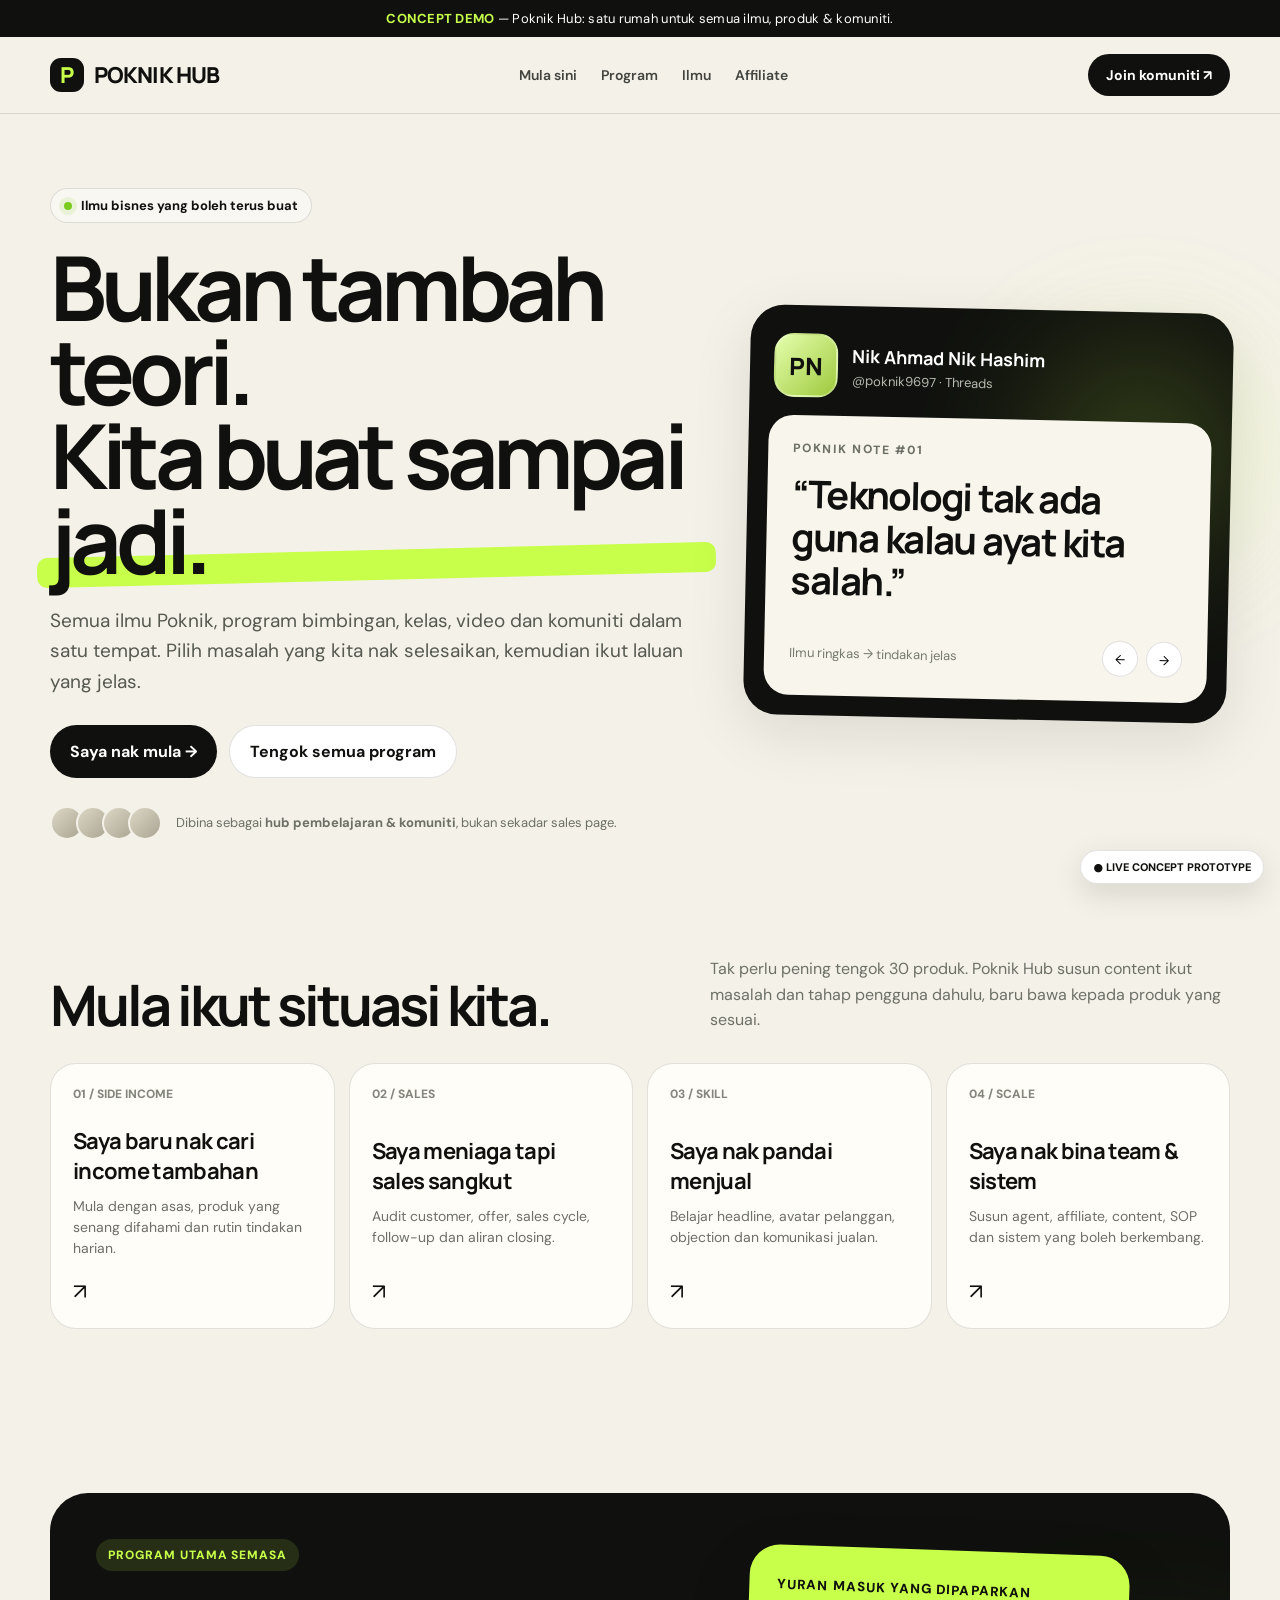
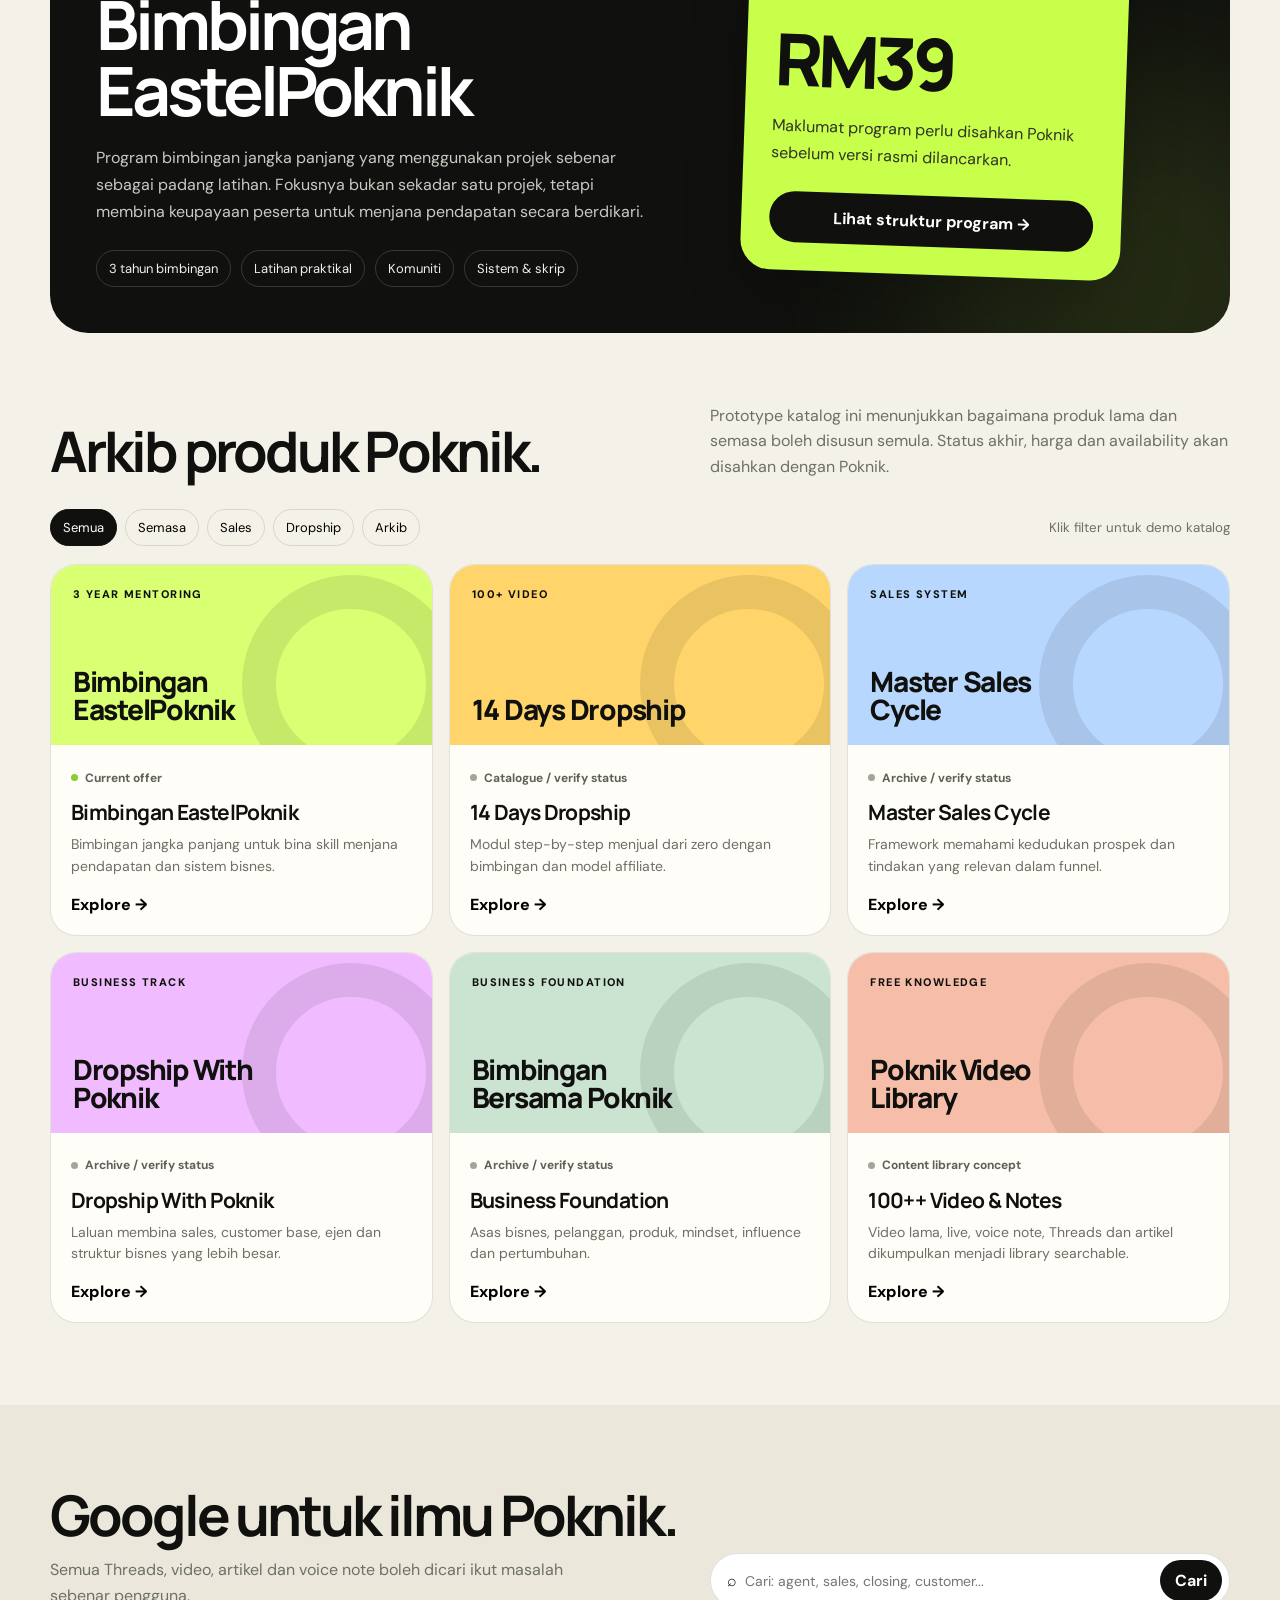
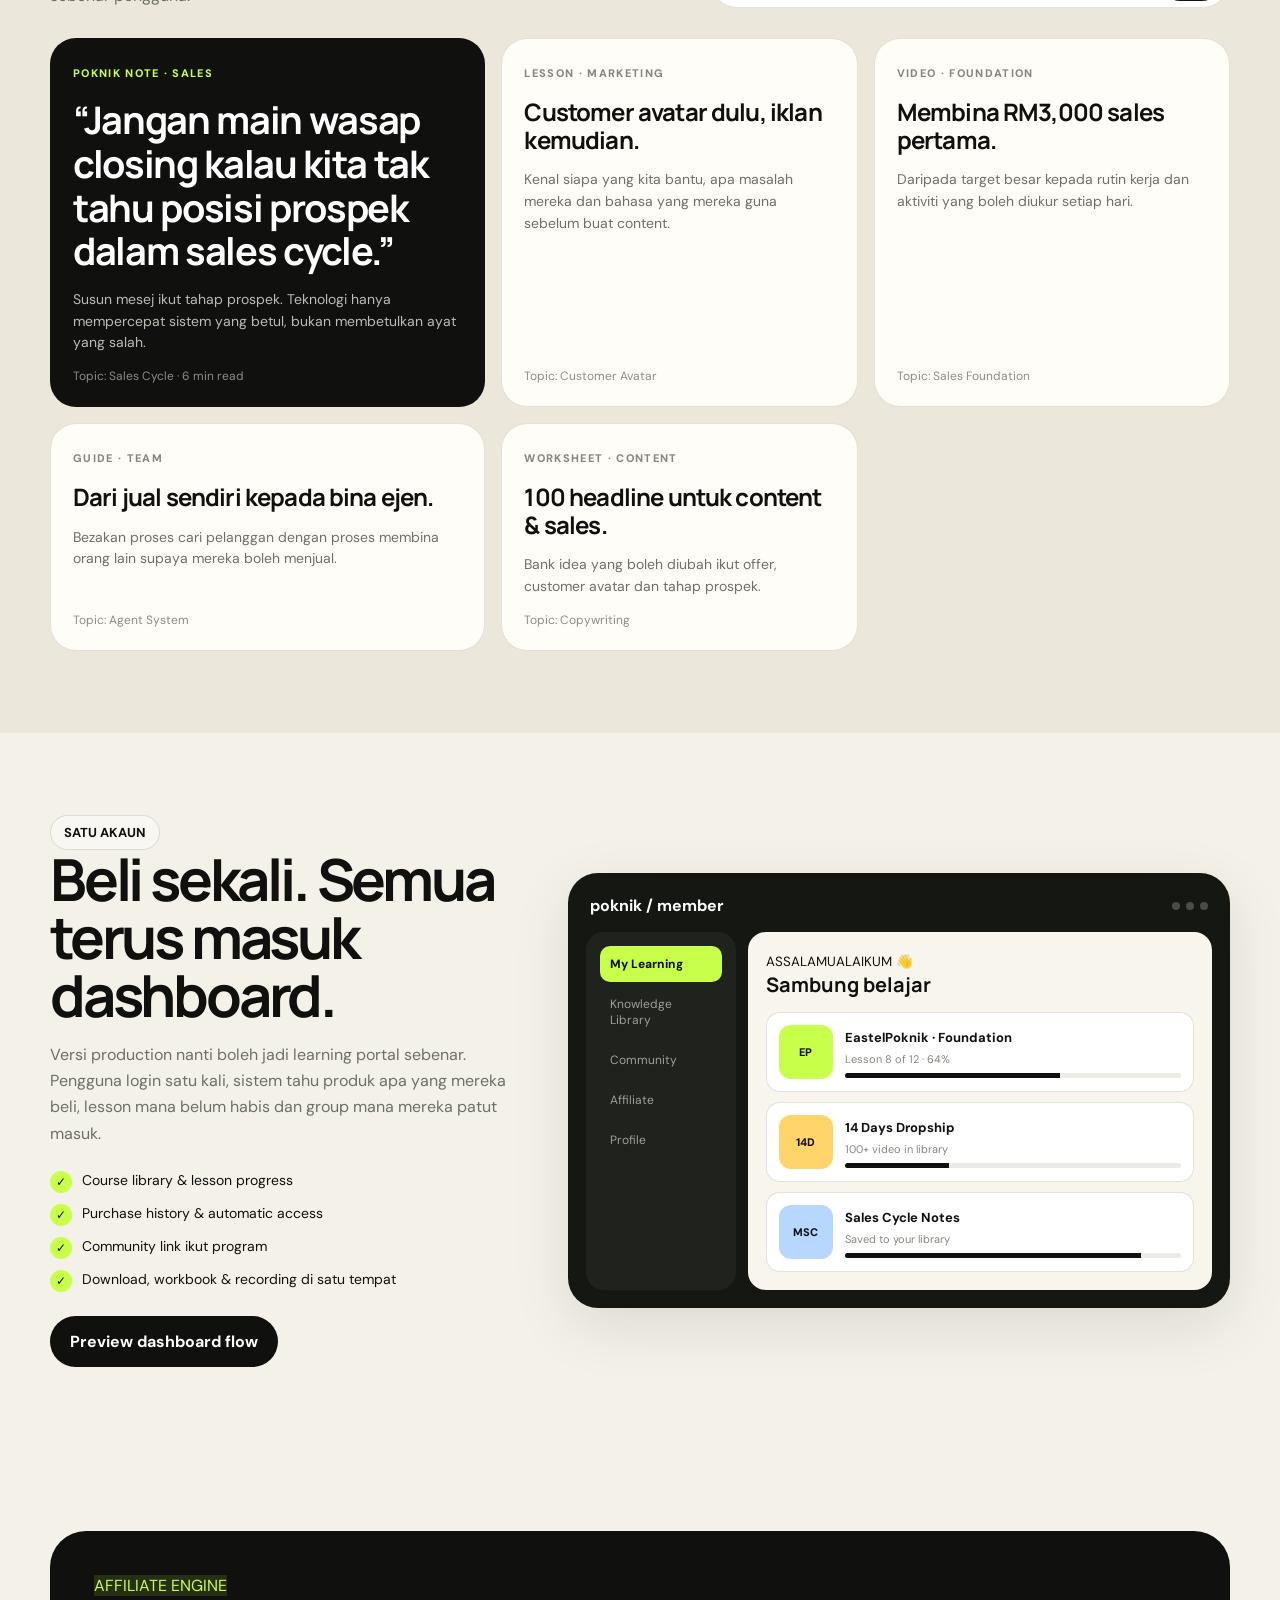
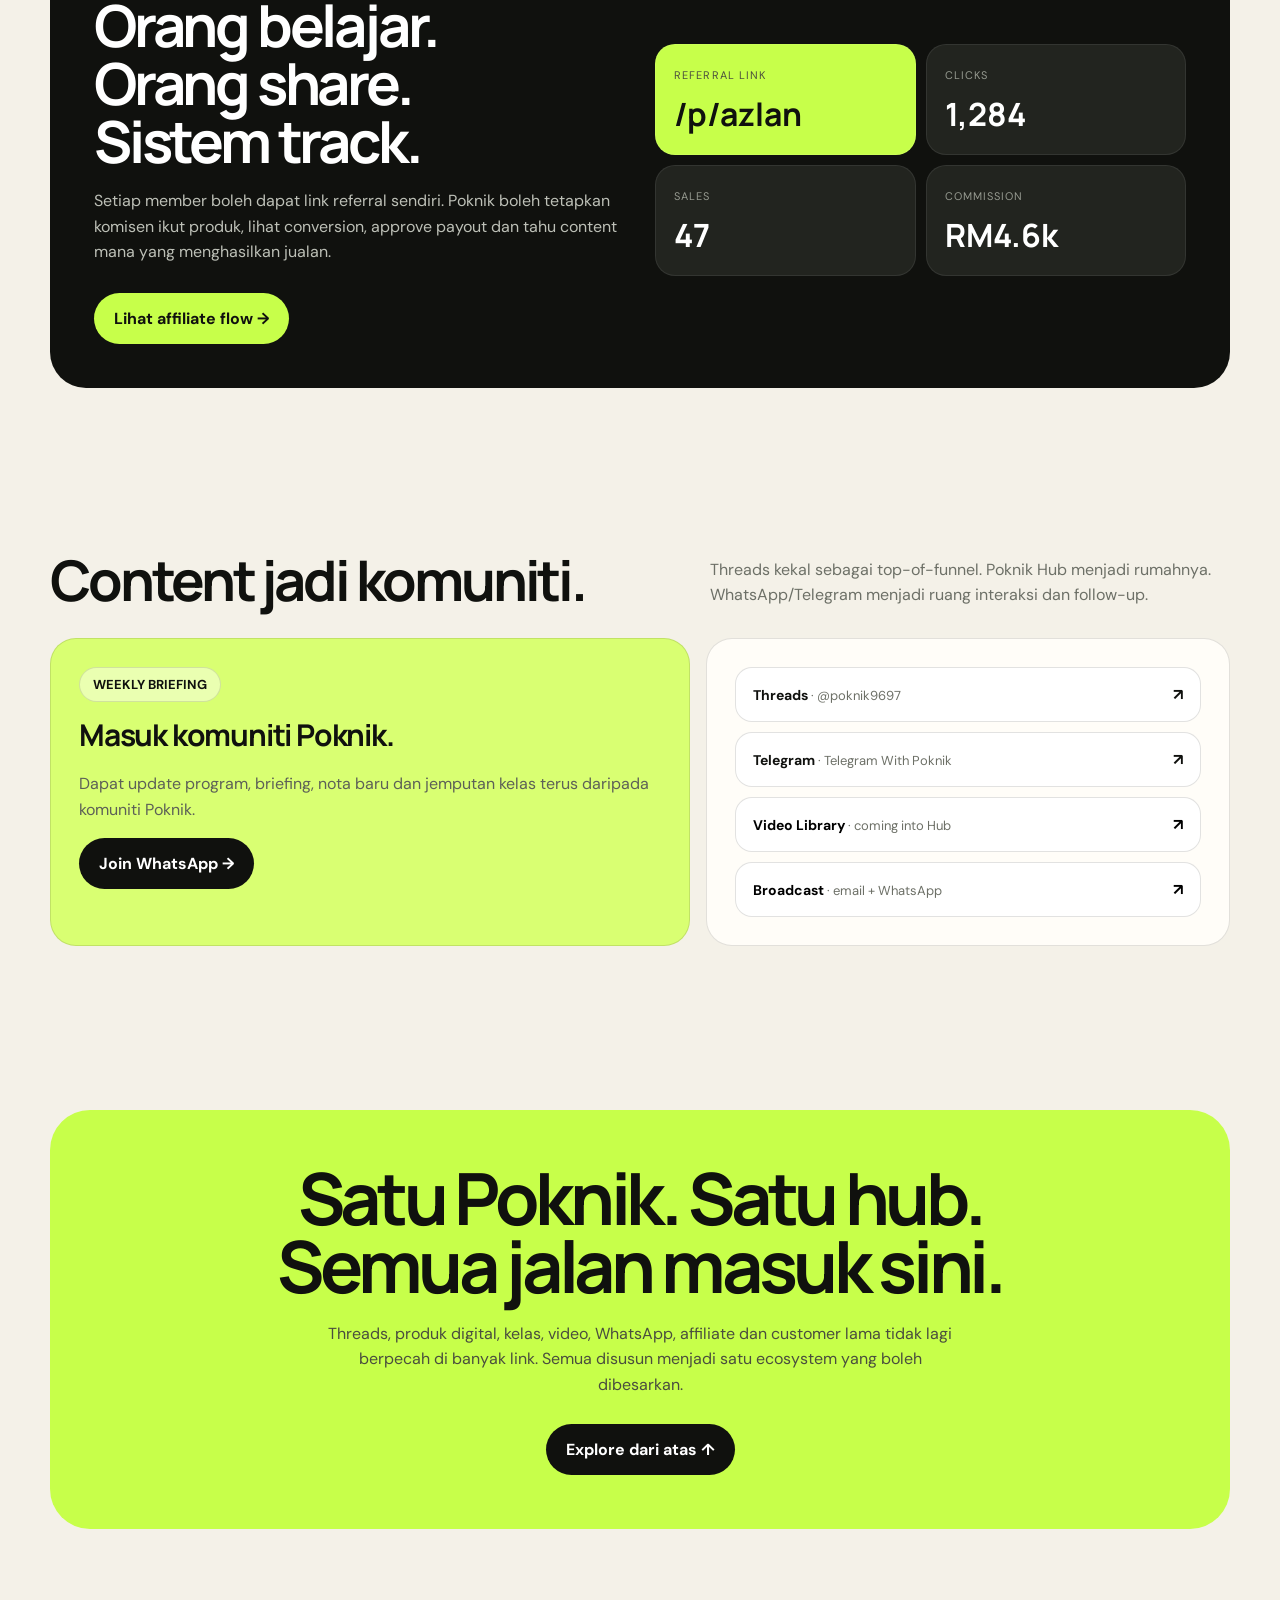
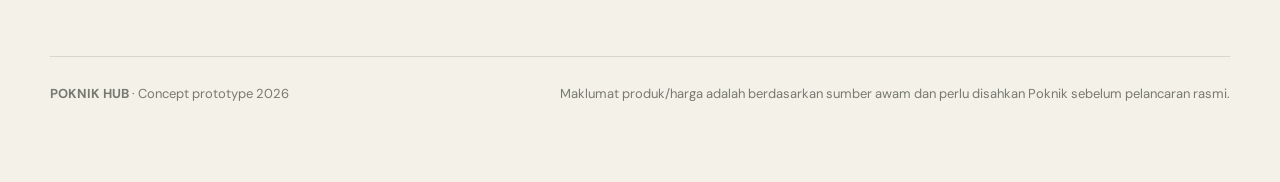
==== index.html @ 69a3ff86 "Build Poknik Hub concept prototype" ====
<!doctype html>
<html lang="ms">
<head>
  <meta charset="utf-8" />
  <meta name="viewport" content="width=device-width,initial-scale=1" />
  <meta name="theme-color" content="#10110e" />
  <meta name="description" content="Poknik Hub — pusat ilmu, program, komuniti dan produk digital Poknik. Concept prototype." />
  <title>Poknik Hub — Ilmu, Program & Komuniti</title>
  <link rel="preconnect" href="https://fonts.googleapis.com">
  <link rel="preconnect" href="https://fonts.gstatic.com" crossorigin>
  <link href="https://fonts.googleapis.com/css2?family=DM+Sans:wght@400;500;600;700&family=Manrope:wght@500;600;700;800&display=swap" rel="stylesheet">
  <style>
    :root {
      --ink:#10110e; --paper:#f4f1e8; --paper2:#ebe7da; --card:#fffdf8;
      --lime:#c7ff4a; --lime2:#e5ffad; --muted:#6d7067; --line:rgba(16,17,14,.12);
      --shadow:0 18px 60px rgba(16,17,14,.10); --radius:26px; --radius2:18px;
    }
    *{box-sizing:border-box}
    html{scroll-behavior:smooth}
    body{margin:0;background:var(--paper);color:var(--ink);font-family:"DM Sans",system-ui,sans-serif}
    a{color:inherit;text-decoration:none}
    button,input{font:inherit}
    .wrap{width:min(1180px,calc(100% - 36px));margin:auto}
    .announcement{background:var(--ink);color:white;text-align:center;padding:10px 18px;font-size:13px;letter-spacing:.02em}
    .announcement b{color:var(--lime)}
    header{position:sticky;top:0;z-index:30;background:rgba(244,241,232,.88);backdrop-filter:blur(16px);border-bottom:1px solid var(--line)}
    nav{height:76px;display:flex;align-items:center;justify-content:space-between;gap:18px}
    .brand{font-family:"Manrope";font-weight:800;letter-spacing:-.04em;font-size:22px;display:flex;align-items:center;gap:10px}
    .brandmark{width:34px;height:34px;border-radius:11px;background:var(--ink);color:var(--lime);display:grid;place-items:center;font-weight:800}
    .navlinks{display:flex;gap:24px;font-size:14px;font-weight:600;color:#42443f}
    .navcta,.btn{display:inline-flex;align-items:center;justify-content:center;gap:9px;border:none;cursor:pointer;border-radius:999px;font-weight:700;transition:.2s ease}
    .navcta{background:var(--ink);color:white;padding:12px 18px;font-size:14px}
    .navcta:hover,.btn-dark:hover{transform:translateY(-2px);box-shadow:0 10px 25px rgba(16,17,14,.18)}
    .hero{padding:74px 0 34px;overflow:hidden}
    .hero-grid{display:grid;grid-template-columns:1.15fr .85fr;gap:44px;align-items:center}
    .eyebrow{display:inline-flex;align-items:center;gap:9px;border:1px solid var(--line);padding:8px 13px;border-radius:999px;background:rgba(255,255,255,.45);font-size:13px;font-weight:700}
    .dot{width:8px;height:8px;border-radius:50%;background:#7ccc20;box-shadow:0 0 0 5px rgba(124,204,32,.13)}
    h1{font-family:"Manrope";font-size:clamp(48px,7vw,92px);line-height:.94;letter-spacing:-.065em;margin:22px 0 24px;max-width:920px}
    .highlight{position:relative;display:inline-block;z-index:0}
    .highlight:after{content:"";position:absolute;left:-2%;right:-2%;height:.34em;bottom:.02em;background:var(--lime);z-index:-1;transform:rotate(-1.4deg);border-radius:10px}
    .lead{font-size:19px;line-height:1.6;color:#565950;max-width:690px}
    .hero-actions{display:flex;gap:12px;flex-wrap:wrap;margin-top:28px}
    .btn{padding:15px 20px}
    .btn-dark{background:var(--ink);color:white}
    .btn-light{background:white;border:1px solid var(--line)}
    .mini-proof{display:flex;align-items:center;gap:14px;margin-top:28px;font-size:13px;color:var(--muted)}
    .faces{display:flex}
    .face{width:34px;height:34px;border-radius:50%;border:2px solid var(--paper);margin-left:-8px;background:linear-gradient(135deg,#ddd7c6,#aaa492)}
    .face:first-child{margin-left:0}
    .hero-card{background:var(--ink);border-radius:34px;padding:20px;box-shadow:var(--shadow);transform:rotate(1.2deg);position:relative;isolation:isolate}
    .hero-card:before{content:"";position:absolute;width:220px;height:220px;border-radius:50%;background:var(--lime);filter:blur(65px);opacity:.18;right:-20px;top:30px;z-index:-1}
    .profile-top{display:flex;align-items:center;gap:14px;color:white;padding:8px 4px 18px}
    .avatar{width:64px;height:64px;border-radius:20px;object-fit:cover;border:2px solid rgba(255,255,255,.25)}
    .profile-top strong{font-family:"Manrope";font-size:18px}
    .profile-top span{display:block;color:#b7baaf;font-size:13px;margin-top:4px}
    .avatar-placeholder{width:64px;height:64px;border-radius:20px;background:linear-gradient(135deg,#e5ffad,#9fc93e);color:#10110e;display:grid;place-items:center;font:800 24px "Manrope";border:2px solid rgba(255,255,255,.25)}
    .quote-panel{background:#f8f5ec;border-radius:25px;padding:25px;min-height:280px;display:flex;flex-direction:column;justify-content:space-between}
    .quote-panel .kicker{font-size:12px;text-transform:uppercase;letter-spacing:.14em;font-weight:800;color:#6e7168}
    .quote-panel blockquote{font-family:"Manrope";font-weight:700;font-size:clamp(25px,3.4vw,38px);line-height:1.13;letter-spacing:-.04em;margin:16px 0}
    .quote-panel footer{font-size:13px;color:#777a70;display:flex;justify-content:space-between;align-items:center}
    .quote-nav{display:flex;gap:8px}
    .quote-btn{border:1px solid var(--line);background:white;width:36px;height:36px;border-radius:50%;cursor:pointer}
    .section{padding:82px 0}
    .section-head{display:flex;justify-content:space-between;gap:30px;align-items:end;margin-bottom:30px}
    .section-head h2{font-family:"Manrope";font-size:clamp(34px,5vw,56px);letter-spacing:-.055em;line-height:1;margin:0}
    .section-head p{max-width:520px;color:var(--muted);line-height:1.6;margin:0}
    .path-grid{display:grid;grid-template-columns:repeat(4,1fr);gap:14px}
    .path{background:var(--card);border:1px solid var(--line);border-radius:var(--radius);padding:22px;min-height:200px;display:flex;flex-direction:column;justify-content:space-between;transition:.2s}
    .path:hover{transform:translateY(-5px);box-shadow:var(--shadow)}
    .path .num{font-size:12px;font-weight:800;color:#83867c}
    .path h3{font-family:"Manrope";font-size:22px;letter-spacing:-.03em;margin:24px 0 10px}
    .path p{font-size:14px;color:var(--muted);line-height:1.5;margin:0}
    .arrow{font-size:22px;margin-top:18px}
    .feature{background:var(--ink);color:white;border-radius:38px;padding:46px;display:grid;grid-template-columns:1.05fr .95fr;gap:40px;overflow:hidden;position:relative}
    .feature:after{content:"";position:absolute;width:420px;height:420px;background:var(--lime);border-radius:50%;filter:blur(90px);opacity:.11;right:-120px;bottom:-160px}
    .feature .tag{display:inline-flex;padding:8px 12px;border-radius:999px;background:rgba(199,255,74,.12);color:var(--lime);font-size:12px;font-weight:800;letter-spacing:.08em;text-transform:uppercase}
    .feature h2{font-family:"Manrope";font-size:clamp(42px,5.7vw,68px);line-height:.98;letter-spacing:-.06em;margin:20px 0}
    .feature p{color:#c8cbc1;line-height:1.7;max-width:650px}
    .feature-meta{display:flex;gap:10px;flex-wrap:wrap;margin-top:24px}
    .pill{border:1px solid rgba(255,255,255,.16);padding:9px 12px;border-radius:999px;font-size:13px;color:#eef0e8}
    .feature-side{display:flex;align-items:center;justify-content:center;position:relative;z-index:2}
    .ticket{background:var(--lime);color:var(--ink);width:min(380px,100%);border-radius:30px;padding:28px;transform:rotate(2deg);box-shadow:0 25px 60px rgba(0,0,0,.2)}
    .ticket small{font-weight:800;letter-spacing:.08em;text-transform:uppercase}
    .ticket .price{font-family:"Manrope";font-size:72px;letter-spacing:-.07em;font-weight:800;margin:15px 0 0}
    .ticket p{color:#303326;margin:4px 0 25px}
    .ticket .btn{width:100%;background:var(--ink);color:white}
    .products-toolbar{display:flex;justify-content:space-between;gap:14px;align-items:center;margin-bottom:18px}
    .chips{display:flex;gap:8px;flex-wrap:wrap}
    .chip{border:1px solid var(--line);background:transparent;padding:9px 12px;border-radius:999px;font-size:13px;cursor:pointer}
    .chip.active{background:var(--ink);color:white;border-color:var(--ink)}
    .product-grid{display:grid;grid-template-columns:repeat(3,1fr);gap:16px}
    .product{background:var(--card);border:1px solid var(--line);border-radius:var(--radius);overflow:hidden;transition:.2s}
    .product:hover{transform:translateY(-4px);box-shadow:var(--shadow)}
    .cover{height:180px;padding:22px;display:flex;flex-direction:column;justify-content:space-between;position:relative;overflow:hidden}
    .cover:after{content:"";position:absolute;width:150px;height:150px;border:34px solid rgba(16,17,14,.09);border-radius:50%;right:-28px;bottom:-48px}
    .cover.a{background:#d9ff72}.cover.b{background:#ffd46b}.cover.c{background:#b8d7ff}.cover.d{background:#f0bcff}.cover.e{background:#cae4d1}.cover.f{background:#f6bea8}
    .cover .mini{font-size:11px;font-weight:800;text-transform:uppercase;letter-spacing:.13em}
    .cover .big{font-family:"Manrope";font-size:28px;font-weight:800;letter-spacing:-.045em;max-width:230px;line-height:1}
    .product-body{padding:20px}
    .status{display:inline-flex;align-items:center;gap:7px;font-size:12px;font-weight:700;color:#5d6157}
    .status i{width:7px;height:7px;border-radius:50%;background:#86cf2f}
    .status.legacy i{background:#a2a59c}
    .product-body h3{font-family:"Manrope";font-size:21px;letter-spacing:-.03em;margin:12px 0 8px}
    .product-body p{font-size:14px;line-height:1.55;color:var(--muted);margin:0 0 16px}
    .product-body button{border:none;background:none;padding:0;font-weight:800;cursor:pointer}
    .knowledge{background:var(--paper2)}
    .searchbar{display:flex;align-items:center;background:white;border:1px solid var(--line);border-radius:999px;padding:6px 7px 6px 16px;max-width:520px;width:100%}
    .searchbar input{border:none;outline:none;background:transparent;flex:1;padding:8px;font-size:14px;min-width:0}
    .searchbar button{border:none;background:var(--ink);color:white;border-radius:999px;padding:10px 15px;font-weight:700;cursor:pointer}
    .knowledge-grid{display:grid;grid-template-columns:1.1fr .9fr .9fr;gap:16px}
    .kcard{background:var(--card);border:1px solid var(--line);border-radius:var(--radius);padding:22px;min-height:220px;display:flex;flex-direction:column;justify-content:space-between}
    .kcard.featured{background:var(--ink);color:white;min-height:330px}
    .kcard .type{font-size:11px;font-weight:800;letter-spacing:.12em;text-transform:uppercase;color:#83877d}
    .kcard.featured .type{color:var(--lime)}
    .kcard h3{font-family:"Manrope";font-size:24px;line-height:1.15;letter-spacing:-.035em;margin:16px 0}
    .kcard.featured h3{font-size:38px}
    .kcard p{color:var(--muted);line-height:1.55;font-size:14px}
    .kcard.featured p{color:#b9bdb3}
    .kcard .meta{font-size:12px;color:#8a8d84}
    .dashboard-grid{display:grid;grid-template-columns:.85fr 1.15fr;gap:28px;align-items:center}
    .dashboard-copy h2{font-family:"Manrope";font-size:clamp(38px,5vw,58px);line-height:1;letter-spacing:-.055em;margin:0 0 18px}
    .dashboard-copy p{color:var(--muted);line-height:1.65}
    .ticks{display:grid;gap:11px;margin:24px 0}
    .tick{display:flex;gap:10px;align-items:flex-start;font-size:14px}
    .tick b{display:grid;place-items:center;width:22px;height:22px;border-radius:50%;background:var(--lime);font-size:12px;flex:none}
    .mock{background:#151713;border-radius:30px;padding:18px;color:white;box-shadow:var(--shadow)}
    .mock-top{display:flex;align-items:center;justify-content:space-between;padding:4px 4px 16px}
    .mock-dots{display:flex;gap:6px}.mock-dots i{width:8px;height:8px;border-radius:50%;background:#4a4d45}
    .mock-body{display:grid;grid-template-columns:150px 1fr;gap:12px}
    .sidebar{background:#20221e;border-radius:18px;padding:14px}
    .side-item{font-size:12px;color:#9da098;padding:10px;border-radius:10px;margin-bottom:4px}
    .side-item.active{background:var(--lime);color:var(--ink);font-weight:800}
    .mainpanel{background:#f8f5ec;color:var(--ink);border-radius:18px;padding:18px}
    .mainpanel h4{font-family:"Manrope";margin:0 0 14px;font-size:20px}
    .course-row{background:white;border:1px solid var(--line);border-radius:14px;padding:12px;margin-top:10px;display:flex;gap:12px;align-items:center}
    .thumb{width:54px;height:54px;border-radius:12px;background:var(--lime);display:grid;place-items:center;font-weight:800;font-size:11px}
    .course-row strong{font-size:13px}.course-row span{display:block;color:#85887e;font-size:11px;margin-top:5px}
    .progress{height:5px;background:#ebece6;border-radius:99px;margin-top:7px;overflow:hidden}
    .progress i{display:block;height:100%;background:var(--ink);width:64%}
    .affiliate{background:var(--ink);color:white;border-radius:36px;padding:44px}
    .affiliate-grid{display:grid;grid-template-columns:1fr 1fr;gap:30px;align-items:center}
    .affiliate h2{font-family:"Manrope";font-size:clamp(38px,5vw,58px);letter-spacing:-.055em;line-height:1;margin:0 0 18px}
    .affiliate p{color:#bdc0b7;line-height:1.6}
    .statcards{display:grid;grid-template-columns:1fr 1fr;gap:10px}
    .stat{background:#22241f;border:1px solid rgba(255,255,255,.08);border-radius:20px;padding:18px}
    .stat span{font-size:11px;color:#969a90;text-transform:uppercase;letter-spacing:.1em}
    .stat strong{display:block;font-family:"Manrope";font-size:32px;margin-top:8px}
    .stat.lime{background:var(--lime);color:var(--ink)}.stat.lime span{color:#4d513e}
    .community-grid{display:grid;grid-template-columns:1.1fr .9fr;gap:16px}
    .community-card{background:var(--card);border:1px solid var(--line);border-radius:var(--radius);padding:28px}
    .community-card.big{background:#d9ff72}
    .community-card h3{font-family:"Manrope";font-size:30px;letter-spacing:-.04em;margin:12px 0}
    .community-card p{color:#5d6157;line-height:1.6}
    .socials{display:grid;gap:10px}
    .social{display:flex;justify-content:space-between;align-items:center;border:1px solid var(--line);background:white;border-radius:17px;padding:16px 17px}
    .social strong{font-size:14px}.social span{color:var(--muted);font-size:13px}
    .cta-box{background:var(--lime);border-radius:40px;padding:54px;text-align:center}
    .cta-box h2{font-family:"Manrope";font-size:clamp(42px,6vw,72px);line-height:.95;letter-spacing:-.06em;margin:0 auto 20px;max-width:830px}
    .cta-box p{max-width:650px;margin:0 auto 26px;line-height:1.6;color:#4a4e3e}
    footer.site{padding:45px 0 80px}
    .footer-grid{border-top:1px solid var(--line);padding-top:28px;display:flex;justify-content:space-between;gap:20px;color:#777a70;font-size:13px}
    .prototype-badge{position:fixed;right:16px;bottom:16px;z-index:50;background:white;border:1px solid var(--line);box-shadow:0 10px 30px rgba(0,0,0,.12);border-radius:999px;padding:9px 12px;font-size:11px;font-weight:800}
    .toast{position:fixed;left:50%;bottom:28px;transform:translate(-50%,20px);opacity:0;pointer-events:none;background:var(--ink);color:white;border-radius:999px;padding:12px 18px;font-size:13px;transition:.25s;z-index:80}
    .toast.show{opacity:1;transform:translate(-50%,0)}
    @media(max-width:900px){
      .navlinks{display:none}.hero-grid,.feature,.dashboard-grid,.affiliate-grid,.community-grid{grid-template-columns:1fr}
      .hero{padding-top:54px}.hero-card{max-width:610px}.path-grid{grid-template-columns:1fr 1fr}
      .product-grid{grid-template-columns:1fr 1fr}.knowledge-grid{grid-template-columns:1fr 1fr}.kcard.featured{grid-column:1/-1}
      .mock-body{grid-template-columns:1fr}.sidebar{display:none}
    }
    @media(max-width:620px){
      .wrap{width:min(100% - 24px,1180px)}.announcement{font-size:11px}
      nav{height:66px}.brand{font-size:19px}.brandmark{width:31px;height:31px}.navcta{padding:10px 13px;font-size:12px}
      .hero{padding-top:38px}h1{font-size:52px}.lead{font-size:16px}.hero-actions .btn{width:100%}
      .mini-proof{align-items:flex-start}.section{padding:58px 0}.section-head{display:block}.section-head p{margin-top:14px}
      .path-grid,.product-grid,.knowledge-grid{grid-template-columns:1fr}.path{min-height:170px}
      .feature{padding:28px 20px;border-radius:28px}.ticket .price{font-size:58px}
      .products-toolbar{display:block}.chips{margin-bottom:12px}
      .kcard.featured{grid-column:auto}.kcard.featured h3{font-size:31px}
      .dashboard-grid{gap:18px}.mock{padding:10px;border-radius:22px}.mainpanel{padding:13px}
      .affiliate{padding:28px 20px;border-radius:28px}.statcards{grid-template-columns:1fr 1fr}
      .community-card{padding:22px}.cta-box{padding:42px 20px;border-radius:30px}
      .footer-grid{display:block}.footer-grid div+div{margin-top:10px}.prototype-badge{right:10px;bottom:10px;font-size:10px}
    }
  </style>
</head>
<body>
  <div class="announcement"><b>CONCEPT DEMO</b> — Poknik Hub: satu rumah untuk semua ilmu, produk & komuniti.</div>
  <header>
    <div class="wrap">
      <nav>
        <a class="brand" href="#top"><span class="brandmark">P</span> POKNIK HUB</a>
        <div class="navlinks">
          <a href="#mula">Mula sini</a><a href="#program">Program</a><a href="#ilmu">Ilmu</a><a href="#affiliate">Affiliate</a>
        </div>
        <a class="navcta" href="https://bit.ly/kawanthreads" target="_blank" rel="noopener">Join komuniti ↗</a>
      </nav>
    </div>
  </header>

  <main id="top">
    <section class="hero">
      <div class="wrap hero-grid">
        <div>
          <span class="eyebrow"><i class="dot"></i> Ilmu bisnes yang boleh terus buat</span>
          <h1>Bukan tambah teori.<br><span class="highlight">Kita buat sampai jadi.</span></h1>
          <p class="lead">Semua ilmu Poknik, program bimbingan, kelas, video dan komuniti dalam satu tempat. Pilih masalah yang kita nak selesaikan, kemudian ikut laluan yang jelas.</p>
          <div class="hero-actions">
            <a class="btn btn-dark" href="#mula">Saya nak mula →</a>
            <a class="btn btn-light" href="#program">Tengok semua program</a>
          </div>
          <div class="mini-proof">
            <div class="faces"><span class="face"></span><span class="face"></span><span class="face"></span><span class="face"></span></div>
            <span>Dibina sebagai <b>hub pembelajaran & komuniti</b>, bukan sekadar sales page.</span>
          </div>
        </div>
        <div class="hero-card">
          <div class="profile-top">
            <div class="avatar-placeholder">PN</div>
            <div><strong>Nik Ahmad Nik Hashim</strong><span>@poknik9697 · Threads</span></div>
          </div>
          <div class="quote-panel">
            <div>
              <div class="kicker">POKNIK NOTE #<span id="quoteNo">01</span></div>
              <blockquote id="quoteText">“Teknologi tak ada guna kalau ayat kita salah.”</blockquote>
            </div>
            <footer>
              <span>Ilmu ringkas → tindakan jelas</span>
              <div class="quote-nav">
                <button class="quote-btn" onclick="prevQuote()" aria-label="Previous quote">←</button>
                <button class="quote-btn" onclick="nextQuote()" aria-label="Next quote">→</button>
              </div>
            </footer>
          </div>
        </div>
      </div>
    </section>

    <section class="section" id="mula">
      <div class="wrap">
        <div class="section-head">
          <h2>Mula ikut situasi kita.</h2>
          <p>Tak perlu pening tengok 30 produk. Poknik Hub susun content ikut masalah dan tahap pengguna dahulu, baru bawa kepada produk yang sesuai.</p>
        </div>
        <div class="path-grid">
          <a class="path" href="#program"><span class="num">01 / SIDE INCOME</span><div><h3>Saya baru nak cari income tambahan</h3><p>Mula dengan asas, produk yang senang difahami dan rutin tindakan harian.</p></div><span class="arrow">↗</span></a>
          <a class="path" href="#program"><span class="num">02 / SALES</span><div><h3>Saya meniaga tapi sales sangkut</h3><p>Audit customer, offer, sales cycle, follow-up dan aliran closing.</p></div><span class="arrow">↗</span></a>
          <a class="path" href="#ilmu"><span class="num">03 / SKILL</span><div><h3>Saya nak pandai menjual</h3><p>Belajar headline, avatar pelanggan, objection dan komunikasi jualan.</p></div><span class="arrow">↗</span></a>
          <a class="path" href="#affiliate"><span class="num">04 / SCALE</span><div><h3>Saya nak bina team & sistem</h3><p>Susun agent, affiliate, content, SOP dan sistem yang boleh berkembang.</p></div><span class="arrow">↗</span></a>
        </div>
      </div>
    </section>

    <section class="section" id="program">
      <div class="wrap">
        <div class="feature">
          <div>
            <span class="tag">Program utama semasa</span>
            <h2>Bimbingan<br>EastelPoknik</h2>
            <p>Program bimbingan jangka panjang yang menggunakan projek sebenar sebagai padang latihan. Fokusnya bukan sekadar satu projek, tetapi membina keupayaan peserta untuk menjana pendapatan secara berdikari.</p>
            <div class="feature-meta"><span class="pill">3 tahun bimbingan</span><span class="pill">Latihan praktikal</span><span class="pill">Komuniti</span><span class="pill">Sistem & skrip</span></div>
          </div>
          <div class="feature-side">
            <div class="ticket">
              <small>Yuran masuk yang dipaparkan</small>
              <div class="price">RM39</div>
              <p>Maklumat program perlu disahkan Poknik sebelum versi rasmi dilancarkan.</p>
              <button class="btn" onclick="demoToast('Demo: halaman detail + checkout akan dibuka di sini.')">Lihat struktur program →</button>
            </div>
          </div>
        </div>

        <div class="section-head" style="margin-top:70px">
          <h2>Arkib produk Poknik.</h2>
          <p>Prototype katalog ini menunjukkan bagaimana produk lama dan semasa boleh disusun semula. Status akhir, harga dan availability akan disahkan dengan Poknik.</p>
        </div>
        <div class="products-toolbar">
          <div class="chips">
            <button class="chip active" data-filter="all">Semua</button>
            <button class="chip" data-filter="current">Semasa</button>
            <button class="chip" data-filter="sales">Sales</button>
            <button class="chip" data-filter="dropship">Dropship</button>
            <button class="chip" data-filter="legacy">Arkib</button>
          </div>
          <small style="color:var(--muted)">Klik filter untuk demo katalog</small>
        </div>
        <div class="product-grid" id="productGrid">
          <article class="product" data-tags="current">
            <div class="cover a"><span class="mini">3 YEAR MENTORING</span><span class="big">Bimbingan EastelPoknik</span></div>
            <div class="product-body"><span class="status"><i></i> Current offer</span><h3>Bimbingan EastelPoknik</h3><p>Bimbingan jangka panjang untuk bina skill menjana pendapatan dan sistem bisnes.</p><button onclick="demoToast('Demo product page: EastelPoknik')">Explore →</button></div>
          </article>
          <article class="product" data-tags="dropship sales legacy">
            <div class="cover b"><span class="mini">100+ VIDEO</span><span class="big">14 Days Dropship</span></div>
            <div class="product-body"><span class="status legacy"><i></i> Catalogue / verify status</span><h3>14 Days Dropship</h3><p>Modul step-by-step menjual dari zero dengan bimbingan dan model affiliate.</p><button onclick="demoToast('Demo product page: 14 Days Dropship')">Explore →</button></div>
          </article>
          <article class="product" data-tags="sales legacy">
            <div class="cover c"><span class="mini">SALES SYSTEM</span><span class="big">Master Sales Cycle</span></div>
            <div class="product-body"><span class="status legacy"><i></i> Archive / verify status</span><h3>Master Sales Cycle</h3><p>Framework memahami kedudukan prospek dan tindakan yang relevan dalam funnel.</p><button onclick="demoToast('Demo product page: Master Sales Cycle')">Explore →</button></div>
          </article>
          <article class="product" data-tags="dropship legacy">
            <div class="cover d"><span class="mini">BUSINESS TRACK</span><span class="big">Dropship With Poknik</span></div>
            <div class="product-body"><span class="status legacy"><i></i> Archive / verify status</span><h3>Dropship With Poknik</h3><p>Laluan membina sales, customer base, ejen dan struktur bisnes yang lebih besar.</p><button onclick="demoToast('Demo product page: Dropship With Poknik')">Explore →</button></div>
          </article>
          <article class="product" data-tags="sales legacy">
            <div class="cover e"><span class="mini">BUSINESS FOUNDATION</span><span class="big">Bimbingan Bersama Poknik</span></div>
            <div class="product-body"><span class="status legacy"><i></i> Archive / verify status</span><h3>Business Foundation</h3><p>Asas bisnes, pelanggan, produk, mindset, influence dan pertumbuhan.</p><button onclick="demoToast('Demo product page: Business Foundation')">Explore →</button></div>
          </article>
          <article class="product" data-tags="legacy sales">
            <div class="cover f"><span class="mini">FREE KNOWLEDGE</span><span class="big">Poknik Video Library</span></div>
            <div class="product-body"><span class="status legacy"><i></i> Content library concept</span><h3>100++ Video & Notes</h3><p>Video lama, live, voice note, Threads dan artikel dikumpulkan menjadi library searchable.</p><button onclick="location.href='#ilmu'">Explore →</button></div>
          </article>
        </div>
      </div>
    </section>

    <section class="section knowledge" id="ilmu">
      <div class="wrap">
        <div class="section-head">
          <div><h2>Google untuk ilmu Poknik.</h2><p style="margin-top:14px">Semua Threads, video, artikel dan voice note boleh dicari ikut masalah sebenar pengguna.</p></div>
          <div class="searchbar"><span>⌕</span><input id="knowledgeSearch" placeholder="Cari: agent, sales, closing, customer..." /><button onclick="searchKnowledge()">Cari</button></div>
        </div>
        <div class="knowledge-grid" id="knowledgeGrid">
          <article class="kcard featured" data-keywords="sales cycle funnel closing whatsapp chatbot website prospek">
            <div><span class="type">Poknik Note · Sales</span><h3>“Jangan main wasap closing kalau kita tak tahu posisi prospek dalam sales cycle.”</h3><p>Susun mesej ikut tahap prospek. Teknologi hanya mempercepat sistem yang betul, bukan membetulkan ayat yang salah.</p></div><span class="meta">Topic: Sales Cycle · 6 min read</span>
          </article>
          <article class="kcard" data-keywords="customer avatar pelanggan marketing headline">
            <div><span class="type">Lesson · Marketing</span><h3>Customer avatar dulu, iklan kemudian.</h3><p>Kenal siapa yang kita bantu, apa masalah mereka dan bahasa yang mereka guna sebelum buat content.</p></div><span class="meta">Topic: Customer Avatar</span>
          </article>
          <article class="kcard" data-keywords="sales 3000 first sale dropship income">
            <div><span class="type">Video · Foundation</span><h3>Membina RM3,000 sales pertama.</h3><p>Daripada target besar kepada rutin kerja dan aktiviti yang boleh diukur setiap hari.</p></div><span class="meta">Topic: Sales Foundation</span>
          </article>
          <article class="kcard" data-keywords="agent affiliate team scale ejen">
            <div><span class="type">Guide · Team</span><h3>Dari jual sendiri kepada bina ejen.</h3><p>Bezakan proses cari pelanggan dengan proses membina orang lain supaya mereka boleh menjual.</p></div><span class="meta">Topic: Agent System</span>
          </article>
          <article class="kcard" data-keywords="headline copywriting content social media threads">
            <div><span class="type">Worksheet · Content</span><h3>100 headline untuk content & sales.</h3><p>Bank idea yang boleh diubah ikut offer, customer avatar dan tahap prospek.</p></div><span class="meta">Topic: Copywriting</span>
          </article>
        </div>
      </div>
    </section>

    <section class="section" id="dashboard">
      <div class="wrap dashboard-grid">
        <div class="dashboard-copy">
          <span class="eyebrow">SATU AKAUN</span>
          <h2>Beli sekali. Semua terus masuk dashboard.</h2>
          <p>Versi production nanti boleh jadi learning portal sebenar. Pengguna login satu kali, sistem tahu produk apa yang mereka beli, lesson mana belum habis dan group mana mereka patut masuk.</p>
          <div class="ticks">
            <div class="tick"><b>✓</b><span>Course library & lesson progress</span></div>
            <div class="tick"><b>✓</b><span>Purchase history & automatic access</span></div>
            <div class="tick"><b>✓</b><span>Community link ikut program</span></div>
            <div class="tick"><b>✓</b><span>Download, workbook & recording di satu tempat</span></div>
          </div>
          <button class="btn btn-dark" onclick="demoToast('Prototype dashboard — backend akan dibina selepas konsep diluluskan.')">Preview dashboard flow</button>
        </div>
        <div class="mock" aria-label="Dashboard concept preview">
          <div class="mock-top"><strong>poknik / member</strong><div class="mock-dots"><i></i><i></i><i></i></div></div>
          <div class="mock-body">
            <div class="sidebar">
              <div class="side-item active">My Learning</div><div class="side-item">Knowledge Library</div><div class="side-item">Community</div><div class="side-item">Affiliate</div><div class="side-item">Profile</div>
            </div>
            <div class="mainpanel">
              <small>ASSALAMUALAIKUM 👋</small><h4>Sambung belajar</h4>
              <div class="course-row"><div class="thumb">EP</div><div style="flex:1"><strong>EastelPoknik · Foundation</strong><span>Lesson 8 of 12 · 64%</span><div class="progress"><i></i></div></div></div>
              <div class="course-row"><div class="thumb" style="background:#ffd46b">14D</div><div style="flex:1"><strong>14 Days Dropship</strong><span>100+ video in library</span><div class="progress"><i style="width:31%"></i></div></div></div>
              <div class="course-row"><div class="thumb" style="background:#b8d7ff">MSC</div><div style="flex:1"><strong>Sales Cycle Notes</strong><span>Saved to your library</span><div class="progress"><i style="width:88%"></i></div></div></div>
            </div>
          </div>
        </div>
      </div>
    </section>

    <section class="section" id="affiliate">
      <div class="wrap">
        <div class="affiliate">
          <div class="affiliate-grid">
            <div>
              <span class="tag" style="background:rgba(199,255,74,.12);color:var(--lime)">AFFILIATE ENGINE</span>
              <h2>Orang belajar.<br>Orang share.<br>Sistem track.</h2>
              <p>Setiap member boleh dapat link referral sendiri. Poknik boleh tetapkan komisen ikut produk, lihat conversion, approve payout dan tahu content mana yang menghasilkan jualan.</p>
              <button class="btn" style="background:var(--lime);color:var(--ink);margin-top:12px" onclick="demoToast('Demo affiliate dashboard')">Lihat affiliate flow →</button>
            </div>
            <div class="statcards">
              <div class="stat lime"><span>Referral link</span><strong>/p/azlan</strong></div>
              <div class="stat"><span>Clicks</span><strong>1,284</strong></div>
              <div class="stat"><span>Sales</span><strong>47</strong></div>
              <div class="stat"><span>Commission</span><strong>RM4.6k</strong></div>
            </div>
          </div>
        </div>
      </div>
    </section>

    <section class="section" id="komuniti">
      <div class="wrap">
        <div class="section-head"><h2>Content jadi komuniti.</h2><p>Threads kekal sebagai top-of-funnel. Poknik Hub menjadi rumahnya. WhatsApp/Telegram menjadi ruang interaksi dan follow-up.</p></div>
        <div class="community-grid">
          <div class="community-card big">
            <span class="eyebrow" style="background:rgba(255,255,255,.45)">WEEKLY BRIEFING</span>
            <h3>Masuk komuniti Poknik.</h3>
            <p>Dapat update program, briefing, nota baru dan jemputan kelas terus daripada komuniti Poknik.</p>
            <a class="btn btn-dark" href="https://bit.ly/kawanthreads" target="_blank" rel="noopener">Join WhatsApp →</a>
          </div>
          <div class="community-card">
            <div class="socials">
              <a class="social" href="https://www.threads.com/@poknik9697" target="_blank" rel="noopener"><div><strong>Threads</strong><span> · @poknik9697</span></div><b>↗</b></a>
              <a class="social" href="https://t.me/TWPoknik" target="_blank" rel="noopener"><div><strong>Telegram</strong><span> · Telegram With Poknik</span></div><b>↗</b></a>
              <button class="social" style="width:100%;cursor:pointer" onclick="demoToast('YouTube / video library akan disambungkan selepas audit asset.')"><div style="text-align:left"><strong>Video Library</strong><span> · coming into Hub</span></div><b>↗</b></button>
              <button class="social" style="width:100%;cursor:pointer" onclick="demoToast('Email / broadcast automation dalam production roadmap.')"><div style="text-align:left"><strong>Broadcast</strong><span> · email + WhatsApp</span></div><b>↗</b></button>
            </div>
          </div>
        </div>
      </div>
    </section>

    <section class="section">
      <div class="wrap">
        <div class="cta-box">
          <h2>Satu Poknik. Satu hub. Semua jalan masuk sini.</h2>
          <p>Threads, produk digital, kelas, video, WhatsApp, affiliate dan customer lama tidak lagi berpecah di banyak link. Semua disusun menjadi satu ecosystem yang boleh dibesarkan.</p>
          <a class="btn btn-dark" href="#top">Explore dari atas ↑</a>
        </div>
      </div>
    </section>
  </main>

  <footer class="site">
    <div class="wrap footer-grid">
      <div><b>POKNIK HUB</b> · Concept prototype 2026</div>
      <div>Maklumat produk/harga adalah berdasarkan sumber awam dan perlu disahkan Poknik sebelum pelancaran rasmi.</div>
    </div>
  </footer>

  <div class="prototype-badge">● LIVE CONCEPT PROTOTYPE</div>
  <div class="toast" id="toast"></div>

  <script>
    const quotes = [
      "“Teknologi tak ada guna kalau ayat kita salah.”",
      "“Jangan buat kerja tanpa faham kedudukan prospek dalam funnel.”",
      "“Bina income yang boleh berulang, bukan sekadar satu kali jual.”",
      "“Projek boleh berubah. Skill yang kita bina kekal.”"
    ];
    let q=0;
    function renderQuote(){
      document.getElementById('quoteText').textContent=quotes[q];
      document.getElementById('quoteNo').textContent=String(q+1).padStart(2,'0');
    }
    function nextQuote(){q=(q+1)%quotes.length;renderQuote()}
    function prevQuote(){q=(q-1+quotes.length)%quotes.length;renderQuote()}
    setInterval(nextQuote,6500);

    document.querySelectorAll('.chip').forEach(btn=>btn.addEventListener('click',()=>{
      document.querySelectorAll('.chip').forEach(b=>b.classList.remove('active')); btn.classList.add('active');
      const f=btn.dataset.filter;
      document.querySelectorAll('.product').forEach(p=>p.style.display=(f==='all'||p.dataset.tags.includes(f))?'block':'none');
    }));

    function searchKnowledge(){
      const term=document.getElementById('knowledgeSearch').value.toLowerCase().trim();
      let count=0;
      document.querySelectorAll('.kcard').forEach(c=>{
        const hay=(c.dataset.keywords+' '+c.innerText).toLowerCase();
        const show=!term||hay.includes(term); c.style.display=show?'flex':'none'; if(show) count++;
      });
      demoToast(term ? `${count} hasil dijumpai untuk “${term}”` : 'Tunjuk semua ilmu');
    }
    document.getElementById('knowledgeSearch').addEventListener('keydown',e=>{if(e.key==='Enter')searchKnowledge()});

    let toastTimer;
    function demoToast(msg){
      const t=document.getElementById('toast'); t.textContent=msg; t.classList.add('show');
      clearTimeout(toastTimer); toastTimer=setTimeout(()=>t.classList.remove('show'),2600);
    }
  </script>
</body>
</html>
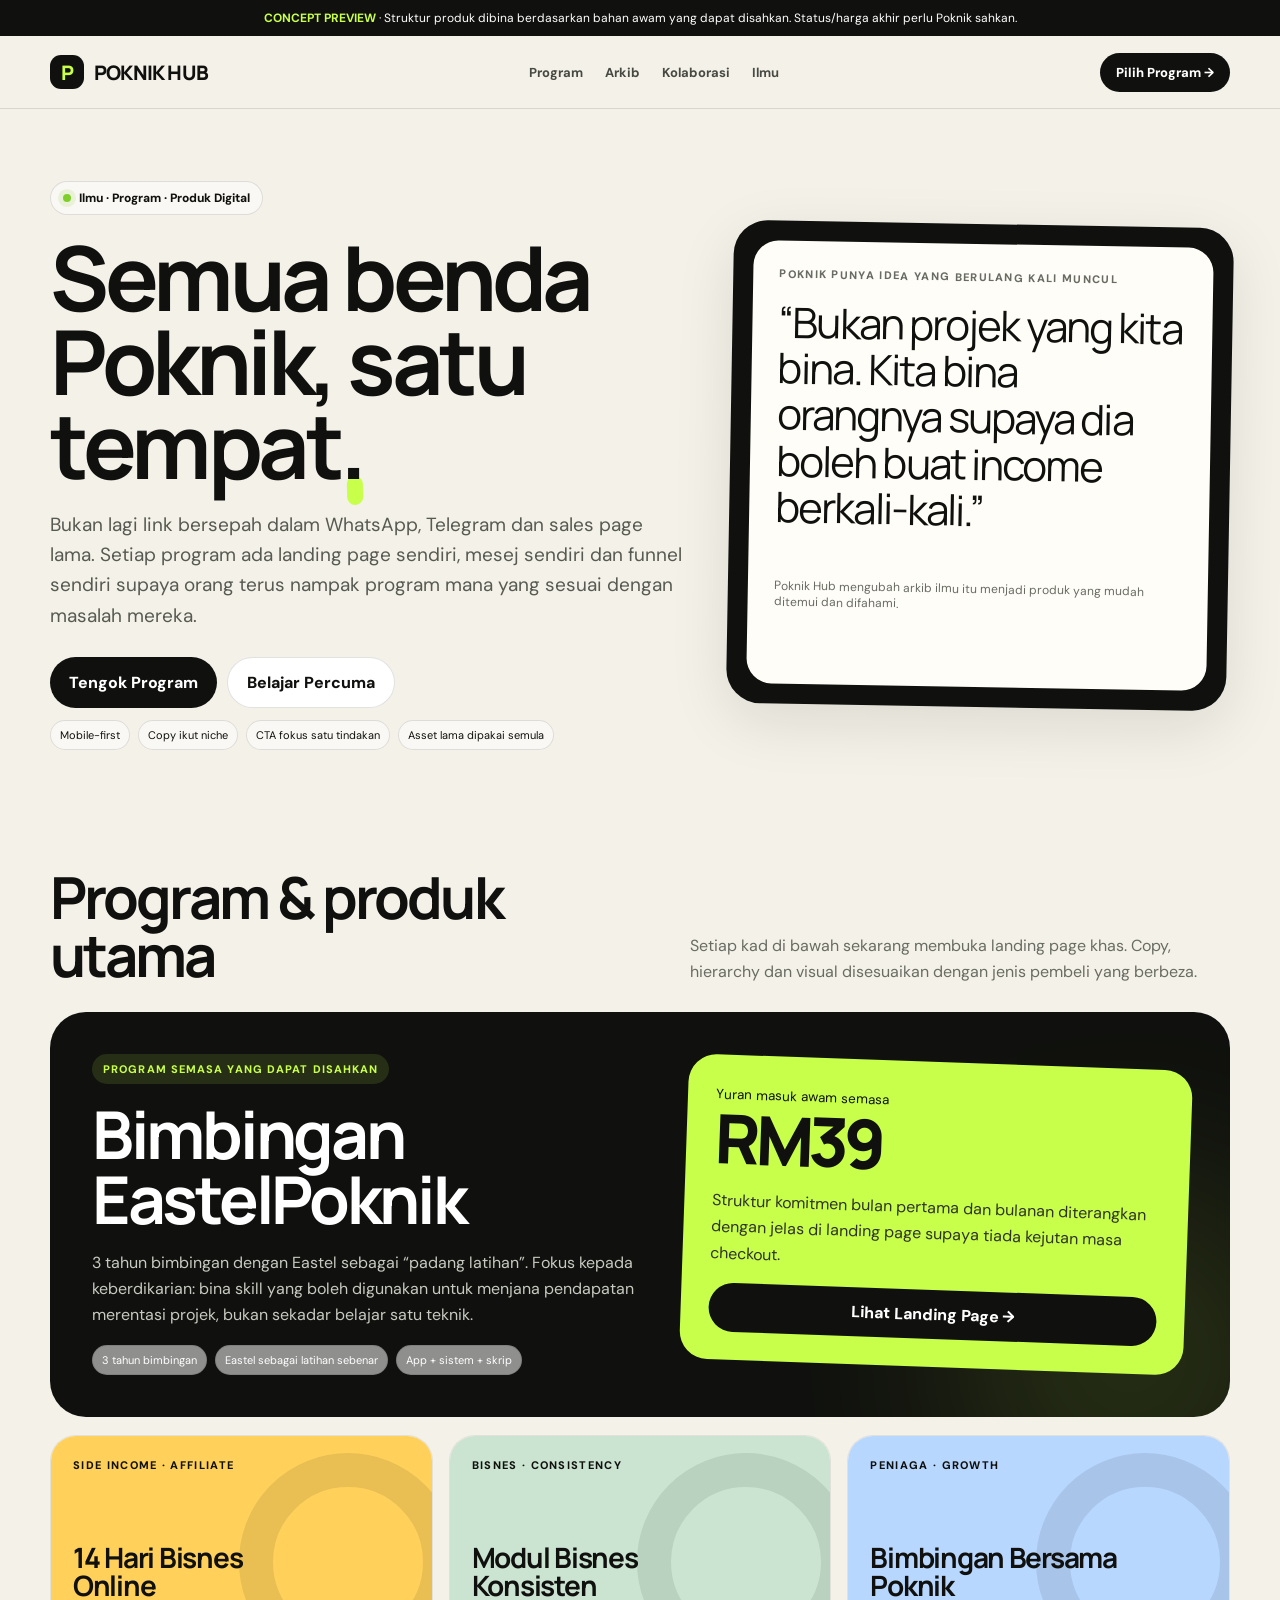
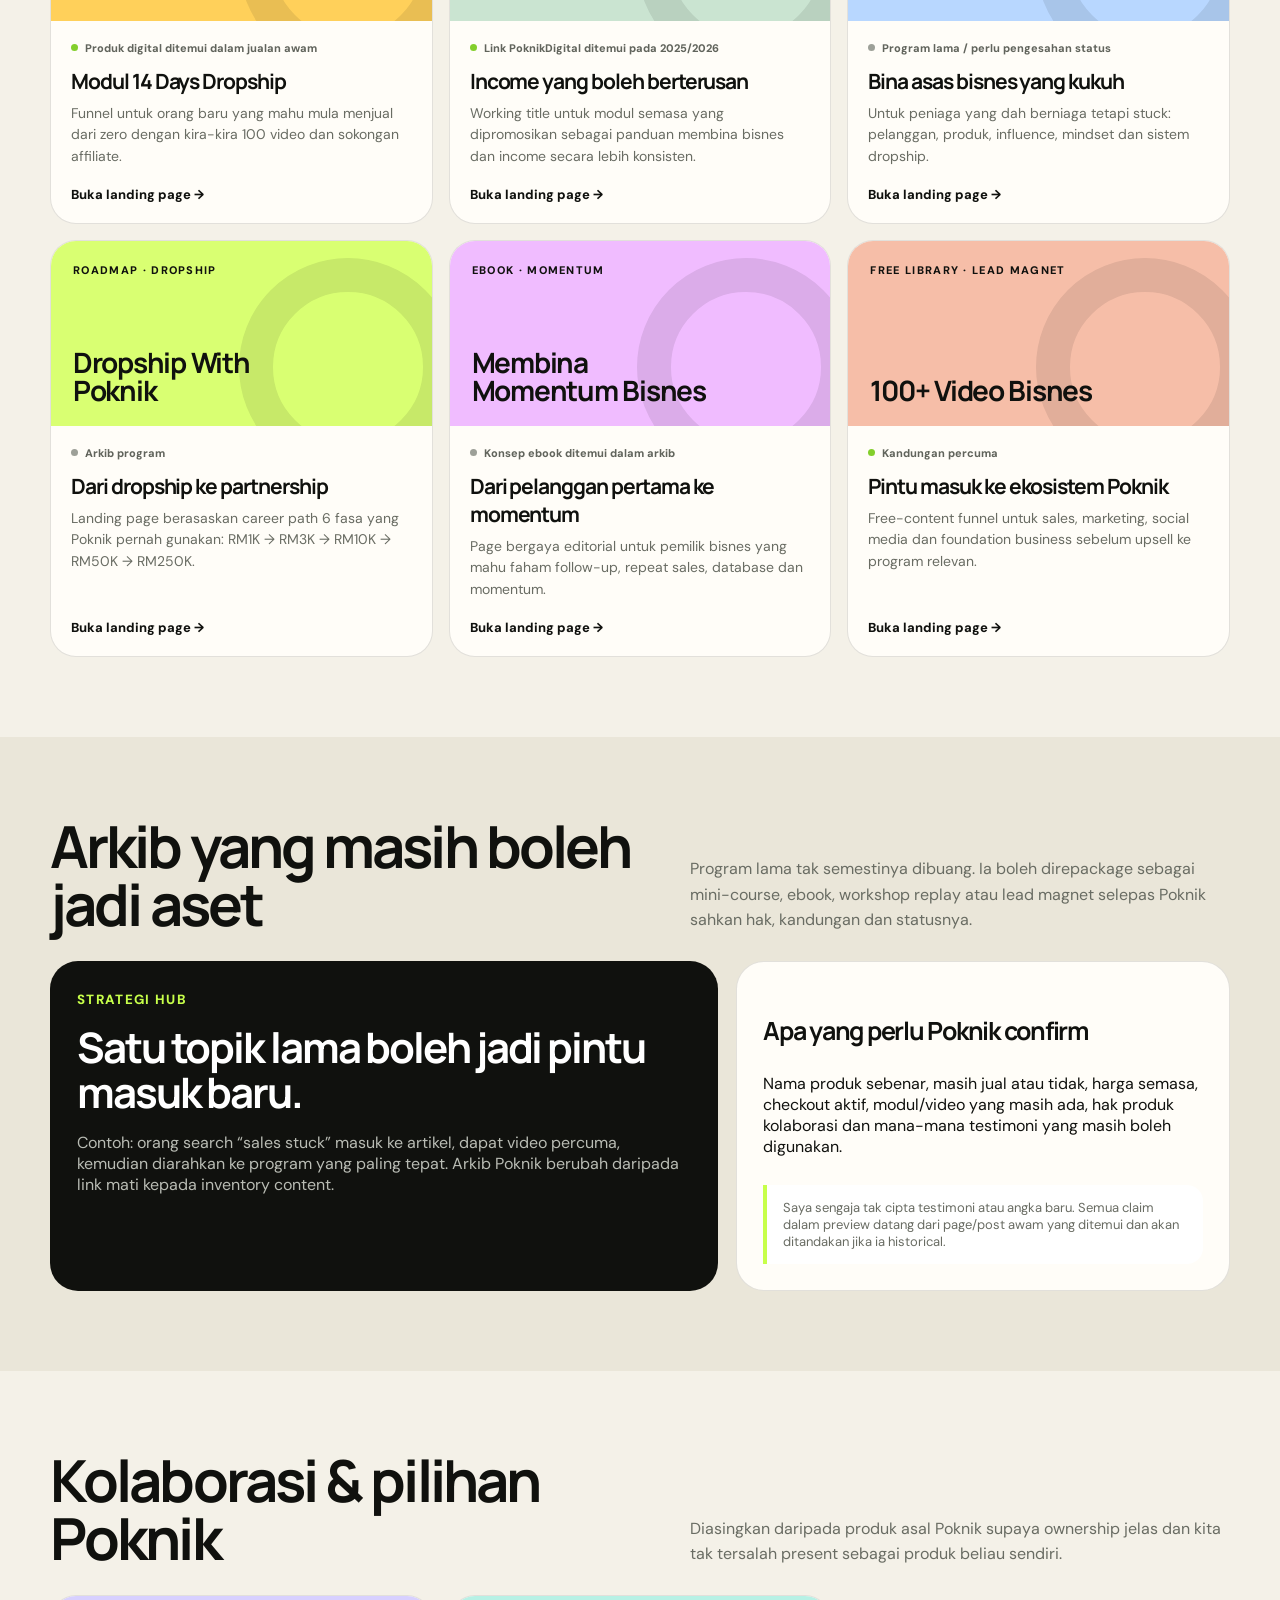
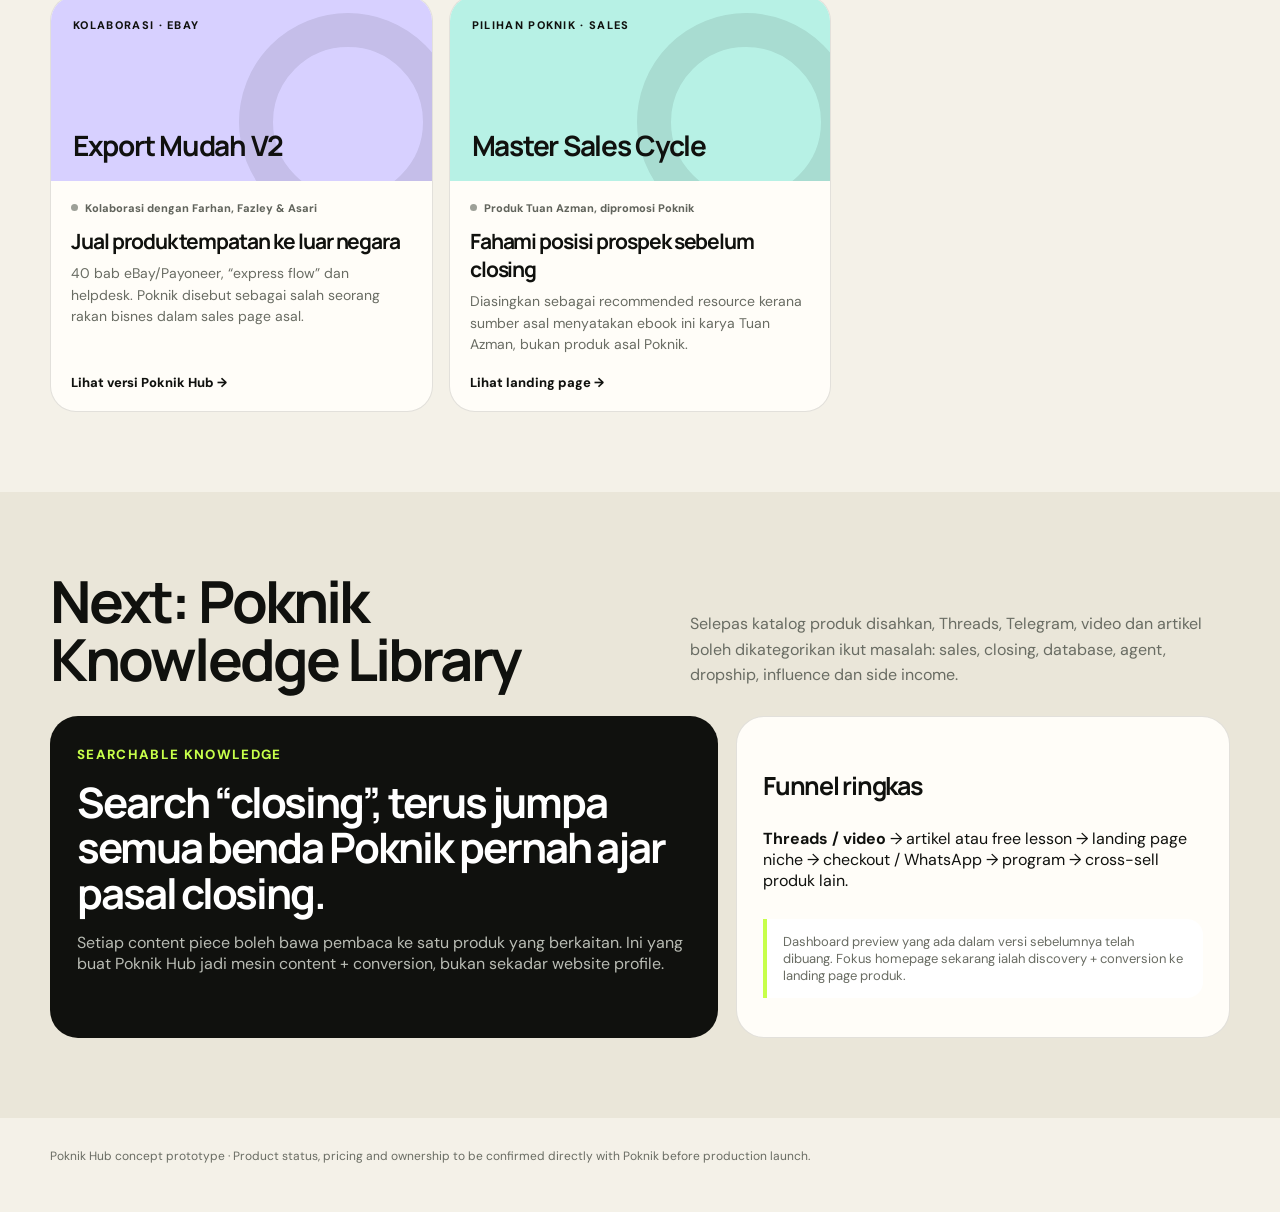
==== commit b99a959d: "Rebuild Poknik Hub around dedicated product funnels and remove dashboard preview" ====
--- a/index.html
+++ b/index.html
@@ -1,477 +1 @@
-<!doctype html>
-<html lang="ms">
-<head>
-  <meta charset="utf-8" />
-  <meta name="viewport" content="width=device-width,initial-scale=1" />
-  <meta name="theme-color" content="#10110e" />
-  <meta name="description" content="Poknik Hub — pusat ilmu, program, komuniti dan produk digital Poknik. Concept prototype." />
-  <title>Poknik Hub — Ilmu, Program & Komuniti</title>
-  <link rel="preconnect" href="https://fonts.googleapis.com">
-  <link rel="preconnect" href="https://fonts.gstatic.com" crossorigin>
-  <link href="https://fonts.googleapis.com/css2?family=DM+Sans:wght@400;500;600;700&family=Manrope:wght@500;600;700;800&display=swap" rel="stylesheet">
-  <style>
-    :root {
-      --ink:#10110e; --paper:#f4f1e8; --paper2:#ebe7da; --card:#fffdf8;
-      --lime:#c7ff4a; --lime2:#e5ffad; --muted:#6d7067; --line:rgba(16,17,14,.12);
-      --shadow:0 18px 60px rgba(16,17,14,.10); --radius:26px; --radius2:18px;
-    }
-    *{box-sizing:border-box}
-    html{scroll-behavior:smooth}
-    body{margin:0;background:var(--paper);color:var(--ink);font-family:"DM Sans",system-ui,sans-serif}
-    a{color:inherit;text-decoration:none}
-    button,input{font:inherit}
-    .wrap{width:min(1180px,calc(100% - 36px));margin:auto}
-    .announcement{background:var(--ink);color:white;text-align:center;padding:10px 18px;font-size:13px;letter-spacing:.02em}
-    .announcement b{color:var(--lime)}
-    header{position:sticky;top:0;z-index:30;background:rgba(244,241,232,.88);backdrop-filter:blur(16px);border-bottom:1px solid var(--line)}
-    nav{height:76px;display:flex;align-items:center;justify-content:space-between;gap:18px}
-    .brand{font-family:"Manrope";font-weight:800;letter-spacing:-.04em;font-size:22px;display:flex;align-items:center;gap:10px}
-    .brandmark{width:34px;height:34px;border-radius:11px;background:var(--ink);color:var(--lime);display:grid;place-items:center;font-weight:800}
-    .navlinks{display:flex;gap:24px;font-size:14px;font-weight:600;color:#42443f}
-    .navcta,.btn{display:inline-flex;align-items:center;justify-content:center;gap:9px;border:none;cursor:pointer;border-radius:999px;font-weight:700;transition:.2s ease}
-    .navcta{background:var(--ink);color:white;padding:12px 18px;font-size:14px}
-    .navcta:hover,.btn-dark:hover{transform:translateY(-2px);box-shadow:0 10px 25px rgba(16,17,14,.18)}
-    .hero{padding:74px 0 34px;overflow:hidden}
-    .hero-grid{display:grid;grid-template-columns:1.15fr .85fr;gap:44px;align-items:center}
-    .eyebrow{display:inline-flex;align-items:center;gap:9px;border:1px solid var(--line);padding:8px 13px;border-radius:999px;background:rgba(255,255,255,.45);font-size:13px;font-weight:700}
-    .dot{width:8px;height:8px;border-radius:50%;background:#7ccc20;box-shadow:0 0 0 5px rgba(124,204,32,.13)}
-    h1{font-family:"Manrope";font-size:clamp(48px,7vw,92px);line-height:.94;letter-spacing:-.065em;margin:22px 0 24px;max-width:920px}
-    .highlight{position:relative;display:inline-block;z-index:0}
-    .highlight:after{content:"";position:absolute;left:-2%;right:-2%;height:.34em;bottom:.02em;background:var(--lime);z-index:-1;transform:rotate(-1.4deg);border-radius:10px}
-    .lead{font-size:19px;line-height:1.6;color:#565950;max-width:690px}
-    .hero-actions{display:flex;gap:12px;flex-wrap:wrap;margin-top:28px}
-    .btn{padding:15px 20px}
-    .btn-dark{background:var(--ink);color:white}
-    .btn-light{background:white;border:1px solid var(--line)}
-    .mini-proof{display:flex;align-items:center;gap:14px;margin-top:28px;font-size:13px;color:var(--muted)}
-    .faces{display:flex}
-    .face{width:34px;height:34px;border-radius:50%;border:2px solid var(--paper);margin-left:-8px;background:linear-gradient(135deg,#ddd7c6,#aaa492)}
-    .face:first-child{margin-left:0}
-    .hero-card{background:var(--ink);border-radius:34px;padding:20px;box-shadow:var(--shadow);transform:rotate(1.2deg);position:relative;isolation:isolate}
-    .hero-card:before{content:"";position:absolute;width:220px;height:220px;border-radius:50%;background:var(--lime);filter:blur(65px);opacity:.18;right:-20px;top:30px;z-index:-1}
-    .profile-top{display:flex;align-items:center;gap:14px;color:white;padding:8px 4px 18px}
-    .avatar{width:64px;height:64px;border-radius:20px;object-fit:cover;border:2px solid rgba(255,255,255,.25)}
-    .profile-top strong{font-family:"Manrope";font-size:18px}
-    .profile-top span{display:block;color:#b7baaf;font-size:13px;margin-top:4px}
-    .avatar-placeholder{width:64px;height:64px;border-radius:20px;background:linear-gradient(135deg,#e5ffad,#9fc93e);color:#10110e;display:grid;place-items:center;font:800 24px "Manrope";border:2px solid rgba(255,255,255,.25)}
-    .quote-panel{background:#f8f5ec;border-radius:25px;padding:25px;min-height:280px;display:flex;flex-direction:column;justify-content:space-between}
-    .quote-panel .kicker{font-size:12px;text-transform:uppercase;letter-spacing:.14em;font-weight:800;color:#6e7168}
-    .quote-panel blockquote{font-family:"Manrope";font-weight:700;font-size:clamp(25px,3.4vw,38px);line-height:1.13;letter-spacing:-.04em;margin:16px 0}
-    .quote-panel footer{font-size:13px;color:#777a70;display:flex;justify-content:space-between;align-items:center}
-    .quote-nav{display:flex;gap:8px}
-    .quote-btn{border:1px solid var(--line);background:white;width:36px;height:36px;border-radius:50%;cursor:pointer}
-    .section{padding:82px 0}
-    .section-head{display:flex;justify-content:space-between;gap:30px;align-items:end;margin-bottom:30px}
-    .section-head h2{font-family:"Manrope";font-size:clamp(34px,5vw,56px);letter-spacing:-.055em;line-height:1;margin:0}
-    .section-head p{max-width:520px;color:var(--muted);line-height:1.6;margin:0}
-    .path-grid{display:grid;grid-template-columns:repeat(4,1fr);gap:14px}
-    .path{background:var(--card);border:1px solid var(--line);border-radius:var(--radius);padding:22px;min-height:200px;display:flex;flex-direction:column;justify-content:space-between;transition:.2s}
-    .path:hover{transform:translateY(-5px);box-shadow:var(--shadow)}
-    .path .num{font-size:12px;font-weight:800;color:#83867c}
-    .path h3{font-family:"Manrope";font-size:22px;letter-spacing:-.03em;margin:24px 0 10px}
-    .path p{font-size:14px;color:var(--muted);line-height:1.5;margin:0}
-    .arrow{font-size:22px;margin-top:18px}
-    .feature{background:var(--ink);color:white;border-radius:38px;padding:46px;display:grid;grid-template-columns:1.05fr .95fr;gap:40px;overflow:hidden;position:relative}
-    .feature:after{content:"";position:absolute;width:420px;height:420px;background:var(--lime);border-radius:50%;filter:blur(90px);opacity:.11;right:-120px;bottom:-160px}
-    .feature .tag{display:inline-flex;padding:8px 12px;border-radius:999px;background:rgba(199,255,74,.12);color:var(--lime);font-size:12px;font-weight:800;letter-spacing:.08em;text-transform:uppercase}
-    .feature h2{font-family:"Manrope";font-size:clamp(42px,5.7vw,68px);line-height:.98;letter-spacing:-.06em;margin:20px 0}
-    .feature p{color:#c8cbc1;line-height:1.7;max-width:650px}
-    .feature-meta{display:flex;gap:10px;flex-wrap:wrap;margin-top:24px}
-    .pill{border:1px solid rgba(255,255,255,.16);padding:9px 12px;border-radius:999px;font-size:13px;color:#eef0e8}
-    .feature-side{display:flex;align-items:center;justify-content:center;position:relative;z-index:2}
-    .ticket{background:var(--lime);color:var(--ink);width:min(380px,100%);border-radius:30px;padding:28px;transform:rotate(2deg);box-shadow:0 25px 60px rgba(0,0,0,.2)}
-    .ticket small{font-weight:800;letter-spacing:.08em;text-transform:uppercase}
-    .ticket .price{font-family:"Manrope";font-size:72px;letter-spacing:-.07em;font-weight:800;margin:15px 0 0}
-    .ticket p{color:#303326;margin:4px 0 25px}
-    .ticket .btn{width:100%;background:var(--ink);color:white}
-    .products-toolbar{display:flex;justify-content:space-between;gap:14px;align-items:center;margin-bottom:18px}
-    .chips{display:flex;gap:8px;flex-wrap:wrap}
-    .chip{border:1px solid var(--line);background:transparent;padding:9px 12px;border-radius:999px;font-size:13px;cursor:pointer}
-    .chip.active{background:var(--ink);color:white;border-color:var(--ink)}
-    .product-grid{display:grid;grid-template-columns:repeat(3,1fr);gap:16px}
-    .product{background:var(--card);border:1px solid var(--line);border-radius:var(--radius);overflow:hidden;transition:.2s}
-    .product:hover{transform:translateY(-4px);box-shadow:var(--shadow)}
-    .cover{height:180px;padding:22px;display:flex;flex-direction:column;justify-content:space-between;position:relative;overflow:hidden}
-    .cover:after{content:"";position:absolute;width:150px;height:150px;border:34px solid rgba(16,17,14,.09);border-radius:50%;right:-28px;bottom:-48px}
-    .cover.a{background:#d9ff72}.cover.b{background:#ffd46b}.cover.c{background:#b8d7ff}.cover.d{background:#f0bcff}.cover.e{background:#cae4d1}.cover.f{background:#f6bea8}
-    .cover .mini{font-size:11px;font-weight:800;text-transform:uppercase;letter-spacing:.13em}
-    .cover .big{font-family:"Manrope";font-size:28px;font-weight:800;letter-spacing:-.045em;max-width:230px;line-height:1}
-    .product-body{padding:20px}
-    .status{display:inline-flex;align-items:center;gap:7px;font-size:12px;font-weight:700;color:#5d6157}
-    .status i{width:7px;height:7px;border-radius:50%;background:#86cf2f}
-    .status.legacy i{background:#a2a59c}
-    .product-body h3{font-family:"Manrope";font-size:21px;letter-spacing:-.03em;margin:12px 0 8px}
-    .product-body p{font-size:14px;line-height:1.55;color:var(--muted);margin:0 0 16px}
-    .product-body button{border:none;background:none;padding:0;font-weight:800;cursor:pointer}
-    .knowledge{background:var(--paper2)}
-    .searchbar{display:flex;align-items:center;background:white;border:1px solid var(--line);border-radius:999px;padding:6px 7px 6px 16px;max-width:520px;width:100%}
-    .searchbar input{border:none;outline:none;background:transparent;flex:1;padding:8px;font-size:14px;min-width:0}
-    .searchbar button{border:none;background:var(--ink);color:white;border-radius:999px;padding:10px 15px;font-weight:700;cursor:pointer}
-    .knowledge-grid{display:grid;grid-template-columns:1.1fr .9fr .9fr;gap:16px}
-    .kcard{background:var(--card);border:1px solid var(--line);border-radius:var(--radius);padding:22px;min-height:220px;display:flex;flex-direction:column;justify-content:space-between}
-    .kcard.featured{background:var(--ink);color:white;min-height:330px}
-    .kcard .type{font-size:11px;font-weight:800;letter-spacing:.12em;text-transform:uppercase;color:#83877d}
-    .kcard.featured .type{color:var(--lime)}
-    .kcard h3{font-family:"Manrope";font-size:24px;line-height:1.15;letter-spacing:-.035em;margin:16px 0}
-    .kcard.featured h3{font-size:38px}
-    .kcard p{color:var(--muted);line-height:1.55;font-size:14px}
-    .kcard.featured p{color:#b9bdb3}
-    .kcard .meta{font-size:12px;color:#8a8d84}
-    .dashboard-grid{display:grid;grid-template-columns:.85fr 1.15fr;gap:28px;align-items:center}
-    .dashboard-copy h2{font-family:"Manrope";font-size:clamp(38px,5vw,58px);line-height:1;letter-spacing:-.055em;margin:0 0 18px}
-    .dashboard-copy p{color:var(--muted);line-height:1.65}
-    .ticks{display:grid;gap:11px;margin:24px 0}
-    .tick{display:flex;gap:10px;align-items:flex-start;font-size:14px}
-    .tick b{display:grid;place-items:center;width:22px;height:22px;border-radius:50%;background:var(--lime);font-size:12px;flex:none}
-    .mock{background:#151713;border-radius:30px;padding:18px;color:white;box-shadow:var(--shadow)}
-    .mock-top{display:flex;align-items:center;justify-content:space-between;padding:4px 4px 16px}
-    .mock-dots{display:flex;gap:6px}.mock-dots i{width:8px;height:8px;border-radius:50%;background:#4a4d45}
-    .mock-body{display:grid;grid-template-columns:150px 1fr;gap:12px}
-    .sidebar{background:#20221e;border-radius:18px;padding:14px}
-    .side-item{font-size:12px;color:#9da098;padding:10px;border-radius:10px;margin-bottom:4px}
-    .side-item.active{background:var(--lime);color:var(--ink);font-weight:800}
-    .mainpanel{background:#f8f5ec;color:var(--ink);border-radius:18px;padding:18px}
-    .mainpanel h4{font-family:"Manrope";margin:0 0 14px;font-size:20px}
-    .course-row{background:white;border:1px solid var(--line);border-radius:14px;padding:12px;margin-top:10px;display:flex;gap:12px;align-items:center}
-    .thumb{width:54px;height:54px;border-radius:12px;background:var(--lime);display:grid;place-items:center;font-weight:800;font-size:11px}
-    .course-row strong{font-size:13px}.course-row span{display:block;color:#85887e;font-size:11px;margin-top:5px}
-    .progress{height:5px;background:#ebece6;border-radius:99px;margin-top:7px;overflow:hidden}
-    .progress i{display:block;height:100%;background:var(--ink);width:64%}
-    .affiliate{background:var(--ink);color:white;border-radius:36px;padding:44px}
-    .affiliate-grid{display:grid;grid-template-columns:1fr 1fr;gap:30px;align-items:center}
-    .affiliate h2{font-family:"Manrope";font-size:clamp(38px,5vw,58px);letter-spacing:-.055em;line-height:1;margin:0 0 18px}
-    .affiliate p{color:#bdc0b7;line-height:1.6}
-    .statcards{display:grid;grid-template-columns:1fr 1fr;gap:10px}
-    .stat{background:#22241f;border:1px solid rgba(255,255,255,.08);border-radius:20px;padding:18px}
-    .stat span{font-size:11px;color:#969a90;text-transform:uppercase;letter-spacing:.1em}
-    .stat strong{display:block;font-family:"Manrope";font-size:32px;margin-top:8px}
-    .stat.lime{background:var(--lime);color:var(--ink)}.stat.lime span{color:#4d513e}
-    .community-grid{display:grid;grid-template-columns:1.1fr .9fr;gap:16px}
-    .community-card{background:var(--card);border:1px solid var(--line);border-radius:var(--radius);padding:28px}
-    .community-card.big{background:#d9ff72}
-    .community-card h3{font-family:"Manrope";font-size:30px;letter-spacing:-.04em;margin:12px 0}
-    .community-card p{color:#5d6157;line-height:1.6}
-    .socials{display:grid;gap:10px}
-    .social{display:flex;justify-content:space-between;align-items:center;border:1px solid var(--line);background:white;border-radius:17px;padding:16px 17px}
-    .social strong{font-size:14px}.social span{color:var(--muted);font-size:13px}
-    .cta-box{background:var(--lime);border-radius:40px;padding:54px;text-align:center}
-    .cta-box h2{font-family:"Manrope";font-size:clamp(42px,6vw,72px);line-height:.95;letter-spacing:-.06em;margin:0 auto 20px;max-width:830px}
-    .cta-box p{max-width:650px;margin:0 auto 26px;line-height:1.6;color:#4a4e3e}
-    footer.site{padding:45px 0 80px}
-    .footer-grid{border-top:1px solid var(--line);padding-top:28px;display:flex;justify-content:space-between;gap:20px;color:#777a70;font-size:13px}
-    .prototype-badge{position:fixed;right:16px;bottom:16px;z-index:50;background:white;border:1px solid var(--line);box-shadow:0 10px 30px rgba(0,0,0,.12);border-radius:999px;padding:9px 12px;font-size:11px;font-weight:800}
-    .toast{position:fixed;left:50%;bottom:28px;transform:translate(-50%,20px);opacity:0;pointer-events:none;background:var(--ink);color:white;border-radius:999px;padding:12px 18px;font-size:13px;transition:.25s;z-index:80}
-    .toast.show{opacity:1;transform:translate(-50%,0)}
-    @media(max-width:900px){
-      .navlinks{display:none}.hero-grid,.feature,.dashboard-grid,.affiliate-grid,.community-grid{grid-template-columns:1fr}
-      .hero{padding-top:54px}.hero-card{max-width:610px}.path-grid{grid-template-columns:1fr 1fr}
-      .product-grid{grid-template-columns:1fr 1fr}.knowledge-grid{grid-template-columns:1fr 1fr}.kcard.featured{grid-column:1/-1}
-      .mock-body{grid-template-columns:1fr}.sidebar{display:none}
-    }
-    @media(max-width:620px){
-      .wrap{width:min(100% - 24px,1180px)}.announcement{font-size:11px}
-      nav{height:66px}.brand{font-size:19px}.brandmark{width:31px;height:31px}.navcta{padding:10px 13px;font-size:12px}
-      .hero{padding-top:38px}h1{font-size:52px}.lead{font-size:16px}.hero-actions .btn{width:100%}
-      .mini-proof{align-items:flex-start}.section{padding:58px 0}.section-head{display:block}.section-head p{margin-top:14px}
-      .path-grid,.product-grid,.knowledge-grid{grid-template-columns:1fr}.path{min-height:170px}
-      .feature{padding:28px 20px;border-radius:28px}.ticket .price{font-size:58px}
-      .products-toolbar{display:block}.chips{margin-bottom:12px}
-      .kcard.featured{grid-column:auto}.kcard.featured h3{font-size:31px}
-      .dashboard-grid{gap:18px}.mock{padding:10px;border-radius:22px}.mainpanel{padding:13px}
-      .affiliate{padding:28px 20px;border-radius:28px}.statcards{grid-template-columns:1fr 1fr}
-      .community-card{padding:22px}.cta-box{padding:42px 20px;border-radius:30px}
-      .footer-grid{display:block}.footer-grid div+div{margin-top:10px}.prototype-badge{right:10px;bottom:10px;font-size:10px}
-    }
-  </style>
-</head>
-<body>
-  <div class="announcement"><b>CONCEPT DEMO</b> — Poknik Hub: satu rumah untuk semua ilmu, produk & komuniti.</div>
-  <header>
-    <div class="wrap">
-      <nav>
-        <a class="brand" href="#top"><span class="brandmark">P</span> POKNIK HUB</a>
-        <div class="navlinks">
-          <a href="#mula">Mula sini</a><a href="#program">Program</a><a href="#ilmu">Ilmu</a><a href="#affiliate">Affiliate</a>
-        </div>
-        <a class="navcta" href="https://bit.ly/kawanthreads" target="_blank" rel="noopener">Join komuniti ↗</a>
-      </nav>
-    </div>
-  </header>
-
-  <main id="top">
-    <section class="hero">
-      <div class="wrap hero-grid">
-        <div>
-          <span class="eyebrow"><i class="dot"></i> Ilmu bisnes yang boleh terus buat</span>
-          <h1>Bukan tambah teori.<br><span class="highlight">Kita buat sampai jadi.</span></h1>
-          <p class="lead">Semua ilmu Poknik, program bimbingan, kelas, video dan komuniti dalam satu tempat. Pilih masalah yang kita nak selesaikan, kemudian ikut laluan yang jelas.</p>
-          <div class="hero-actions">
-            <a class="btn btn-dark" href="#mula">Saya nak mula →</a>
-            <a class="btn btn-light" href="#program">Tengok semua program</a>
-          </div>
-          <div class="mini-proof">
-            <div class="faces"><span class="face"></span><span class="face"></span><span class="face"></span><span class="face"></span></div>
-            <span>Dibina sebagai <b>hub pembelajaran & komuniti</b>, bukan sekadar sales page.</span>
-          </div>
-        </div>
-        <div class="hero-card">
-          <div class="profile-top">
-            <div class="avatar-placeholder">PN</div>
-            <div><strong>Nik Ahmad Nik Hashim</strong><span>@poknik9697 · Threads</span></div>
-          </div>
-          <div class="quote-panel">
-            <div>
-              <div class="kicker">POKNIK NOTE #<span id="quoteNo">01</span></div>
-              <blockquote id="quoteText">“Teknologi tak ada guna kalau ayat kita salah.”</blockquote>
-            </div>
-            <footer>
-              <span>Ilmu ringkas → tindakan jelas</span>
-              <div class="quote-nav">
-                <button class="quote-btn" onclick="prevQuote()" aria-label="Previous quote">←</button>
-                <button class="quote-btn" onclick="nextQuote()" aria-label="Next quote">→</button>
-              </div>
-            </footer>
-          </div>
-        </div>
-      </div>
-    </section>
-
-    <section class="section" id="mula">
-      <div class="wrap">
-        <div class="section-head">
-          <h2>Mula ikut situasi kita.</h2>
-          <p>Tak perlu pening tengok 30 produk. Poknik Hub susun content ikut masalah dan tahap pengguna dahulu, baru bawa kepada produk yang sesuai.</p>
-        </div>
-        <div class="path-grid">
-          <a class="path" href="#program"><span class="num">01 / SIDE INCOME</span><div><h3>Saya baru nak cari income tambahan</h3><p>Mula dengan asas, produk yang senang difahami dan rutin tindakan harian.</p></div><span class="arrow">↗</span></a>
-          <a class="path" href="#program"><span class="num">02 / SALES</span><div><h3>Saya meniaga tapi sales sangkut</h3><p>Audit customer, offer, sales cycle, follow-up dan aliran closing.</p></div><span class="arrow">↗</span></a>
-          <a class="path" href="#ilmu"><span class="num">03 / SKILL</span><div><h3>Saya nak pandai menjual</h3><p>Belajar headline, avatar pelanggan, objection dan komunikasi jualan.</p></div><span class="arrow">↗</span></a>
-          <a class="path" href="#affiliate"><span class="num">04 / SCALE</span><div><h3>Saya nak bina team & sistem</h3><p>Susun agent, affiliate, content, SOP dan sistem yang boleh berkembang.</p></div><span class="arrow">↗</span></a>
-        </div>
-      </div>
-    </section>
-
-    <section class="section" id="program">
-      <div class="wrap">
-        <div class="feature">
-          <div>
-            <span class="tag">Program utama semasa</span>
-            <h2>Bimbingan<br>EastelPoknik</h2>
-            <p>Program bimbingan jangka panjang yang menggunakan projek sebenar sebagai padang latihan. Fokusnya bukan sekadar satu projek, tetapi membina keupayaan peserta untuk menjana pendapatan secara berdikari.</p>
-            <div class="feature-meta"><span class="pill">3 tahun bimbingan</span><span class="pill">Latihan praktikal</span><span class="pill">Komuniti</span><span class="pill">Sistem & skrip</span></div>
-          </div>
-          <div class="feature-side">
-            <div class="ticket">
-              <small>Yuran masuk yang dipaparkan</small>
-              <div class="price">RM39</div>
-              <p>Maklumat program perlu disahkan Poknik sebelum versi rasmi dilancarkan.</p>
-              <button class="btn" onclick="demoToast('Demo: halaman detail + checkout akan dibuka di sini.')">Lihat struktur program →</button>
-            </div>
-          </div>
-        </div>
-
-        <div class="section-head" style="margin-top:70px">
-          <h2>Arkib produk Poknik.</h2>
-          <p>Prototype katalog ini menunjukkan bagaimana produk lama dan semasa boleh disusun semula. Status akhir, harga dan availability akan disahkan dengan Poknik.</p>
-        </div>
-        <div class="products-toolbar">
-          <div class="chips">
-            <button class="chip active" data-filter="all">Semua</button>
-            <button class="chip" data-filter="current">Semasa</button>
-            <button class="chip" data-filter="sales">Sales</button>
-            <button class="chip" data-filter="dropship">Dropship</button>
-            <button class="chip" data-filter="legacy">Arkib</button>
-          </div>
-          <small style="color:var(--muted)">Klik filter untuk demo katalog</small>
-        </div>
-        <div class="product-grid" id="productGrid">
-          <article class="product" data-tags="current">
-            <div class="cover a"><span class="mini">3 YEAR MENTORING</span><span class="big">Bimbingan EastelPoknik</span></div>
-            <div class="product-body"><span class="status"><i></i> Current offer</span><h3>Bimbingan EastelPoknik</h3><p>Bimbingan jangka panjang untuk bina skill menjana pendapatan dan sistem bisnes.</p><button onclick="demoToast('Demo product page: EastelPoknik')">Explore →</button></div>
-          </article>
-          <article class="product" data-tags="dropship sales legacy">
-            <div class="cover b"><span class="mini">100+ VIDEO</span><span class="big">14 Days Dropship</span></div>
-            <div class="product-body"><span class="status legacy"><i></i> Catalogue / verify status</span><h3>14 Days Dropship</h3><p>Modul step-by-step menjual dari zero dengan bimbingan dan model affiliate.</p><button onclick="demoToast('Demo product page: 14 Days Dropship')">Explore →</button></div>
-          </article>
-          <article class="product" data-tags="sales legacy">
-            <div class="cover c"><span class="mini">SALES SYSTEM</span><span class="big">Master Sales Cycle</span></div>
-            <div class="product-body"><span class="status legacy"><i></i> Archive / verify status</span><h3>Master Sales Cycle</h3><p>Framework memahami kedudukan prospek dan tindakan yang relevan dalam funnel.</p><button onclick="demoToast('Demo product page: Master Sales Cycle')">Explore →</button></div>
-          </article>
-          <article class="product" data-tags="dropship legacy">
-            <div class="cover d"><span class="mini">BUSINESS TRACK</span><span class="big">Dropship With Poknik</span></div>
-            <div class="product-body"><span class="status legacy"><i></i> Archive / verify status</span><h3>Dropship With Poknik</h3><p>Laluan membina sales, customer base, ejen dan struktur bisnes yang lebih besar.</p><button onclick="demoToast('Demo product page: Dropship With Poknik')">Explore →</button></div>
-          </article>
-          <article class="product" data-tags="sales legacy">
-            <div class="cover e"><span class="mini">BUSINESS FOUNDATION</span><span class="big">Bimbingan Bersama Poknik</span></div>
-            <div class="product-body"><span class="status legacy"><i></i> Archive / verify status</span><h3>Business Foundation</h3><p>Asas bisnes, pelanggan, produk, mindset, influence dan pertumbuhan.</p><button onclick="demoToast('Demo product page: Business Foundation')">Explore →</button></div>
-          </article>
-          <article class="product" data-tags="legacy sales">
-            <div class="cover f"><span class="mini">FREE KNOWLEDGE</span><span class="big">Poknik Video Library</span></div>
-            <div class="product-body"><span class="status legacy"><i></i> Content library concept</span><h3>100++ Video & Notes</h3><p>Video lama, live, voice note, Threads dan artikel dikumpulkan menjadi library searchable.</p><button onclick="location.href='#ilmu'">Explore →</button></div>
-          </article>
-        </div>
-      </div>
-    </section>
-
-    <section class="section knowledge" id="ilmu">
-      <div class="wrap">
-        <div class="section-head">
-          <div><h2>Google untuk ilmu Poknik.</h2><p style="margin-top:14px">Semua Threads, video, artikel dan voice note boleh dicari ikut masalah sebenar pengguna.</p></div>
-          <div class="searchbar"><span>⌕</span><input id="knowledgeSearch" placeholder="Cari: agent, sales, closing, customer..." /><button onclick="searchKnowledge()">Cari</button></div>
-        </div>
-        <div class="knowledge-grid" id="knowledgeGrid">
-          <article class="kcard featured" data-keywords="sales cycle funnel closing whatsapp chatbot website prospek">
-            <div><span class="type">Poknik Note · Sales</span><h3>“Jangan main wasap closing kalau kita tak tahu posisi prospek dalam sales cycle.”</h3><p>Susun mesej ikut tahap prospek. Teknologi hanya mempercepat sistem yang betul, bukan membetulkan ayat yang salah.</p></div><span class="meta">Topic: Sales Cycle · 6 min read</span>
-          </article>
-          <article class="kcard" data-keywords="customer avatar pelanggan marketing headline">
-            <div><span class="type">Lesson · Marketing</span><h3>Customer avatar dulu, iklan kemudian.</h3><p>Kenal siapa yang kita bantu, apa masalah mereka dan bahasa yang mereka guna sebelum buat content.</p></div><span class="meta">Topic: Customer Avatar</span>
-          </article>
-          <article class="kcard" data-keywords="sales 3000 first sale dropship income">
-            <div><span class="type">Video · Foundation</span><h3>Membina RM3,000 sales pertama.</h3><p>Daripada target besar kepada rutin kerja dan aktiviti yang boleh diukur setiap hari.</p></div><span class="meta">Topic: Sales Foundation</span>
-          </article>
-          <article class="kcard" data-keywords="agent affiliate team scale ejen">
-            <div><span class="type">Guide · Team</span><h3>Dari jual sendiri kepada bina ejen.</h3><p>Bezakan proses cari pelanggan dengan proses membina orang lain supaya mereka boleh menjual.</p></div><span class="meta">Topic: Agent System</span>
-          </article>
-          <article class="kcard" data-keywords="headline copywriting content social media threads">
-            <div><span class="type">Worksheet · Content</span><h3>100 headline untuk content & sales.</h3><p>Bank idea yang boleh diubah ikut offer, customer avatar dan tahap prospek.</p></div><span class="meta">Topic: Copywriting</span>
-          </article>
-        </div>
-      </div>
-    </section>
-
-    <section class="section" id="dashboard">
-      <div class="wrap dashboard-grid">
-        <div class="dashboard-copy">
-          <span class="eyebrow">SATU AKAUN</span>
-          <h2>Beli sekali. Semua terus masuk dashboard.</h2>
-          <p>Versi production nanti boleh jadi learning portal sebenar. Pengguna login satu kali, sistem tahu produk apa yang mereka beli, lesson mana belum habis dan group mana mereka patut masuk.</p>
-          <div class="ticks">
-            <div class="tick"><b>✓</b><span>Course library & lesson progress</span></div>
-            <div class="tick"><b>✓</b><span>Purchase history & automatic access</span></div>
-            <div class="tick"><b>✓</b><span>Community link ikut program</span></div>
-            <div class="tick"><b>✓</b><span>Download, workbook & recording di satu tempat</span></div>
-          </div>
-          <button class="btn btn-dark" onclick="demoToast('Prototype dashboard — backend akan dibina selepas konsep diluluskan.')">Preview dashboard flow</button>
-        </div>
-        <div class="mock" aria-label="Dashboard concept preview">
-          <div class="mock-top"><strong>poknik / member</strong><div class="mock-dots"><i></i><i></i><i></i></div></div>
-          <div class="mock-body">
-            <div class="sidebar">
-              <div class="side-item active">My Learning</div><div class="side-item">Knowledge Library</div><div class="side-item">Community</div><div class="side-item">Affiliate</div><div class="side-item">Profile</div>
-            </div>
-            <div class="mainpanel">
-              <small>ASSALAMUALAIKUM 👋</small><h4>Sambung belajar</h4>
-              <div class="course-row"><div class="thumb">EP</div><div style="flex:1"><strong>EastelPoknik · Foundation</strong><span>Lesson 8 of 12 · 64%</span><div class="progress"><i></i></div></div></div>
-              <div class="course-row"><div class="thumb" style="background:#ffd46b">14D</div><div style="flex:1"><strong>14 Days Dropship</strong><span>100+ video in library</span><div class="progress"><i style="width:31%"></i></div></div></div>
-              <div class="course-row"><div class="thumb" style="background:#b8d7ff">MSC</div><div style="flex:1"><strong>Sales Cycle Notes</strong><span>Saved to your library</span><div class="progress"><i style="width:88%"></i></div></div></div>
-            </div>
-          </div>
-        </div>
-      </div>
-    </section>
-
-    <section class="section" id="affiliate">
-      <div class="wrap">
-        <div class="affiliate">
-          <div class="affiliate-grid">
-            <div>
-              <span class="tag" style="background:rgba(199,255,74,.12);color:var(--lime)">AFFILIATE ENGINE</span>
-              <h2>Orang belajar.<br>Orang share.<br>Sistem track.</h2>
-              <p>Setiap member boleh dapat link referral sendiri. Poknik boleh tetapkan komisen ikut produk, lihat conversion, approve payout dan tahu content mana yang menghasilkan jualan.</p>
-              <button class="btn" style="background:var(--lime);color:var(--ink);margin-top:12px" onclick="demoToast('Demo affiliate dashboard')">Lihat affiliate flow →</button>
-            </div>
-            <div class="statcards">
-              <div class="stat lime"><span>Referral link</span><strong>/p/azlan</strong></div>
-              <div class="stat"><span>Clicks</span><strong>1,284</strong></div>
-              <div class="stat"><span>Sales</span><strong>47</strong></div>
-              <div class="stat"><span>Commission</span><strong>RM4.6k</strong></div>
-            </div>
-          </div>
-        </div>
-      </div>
-    </section>
-
-    <section class="section" id="komuniti">
-      <div class="wrap">
-        <div class="section-head"><h2>Content jadi komuniti.</h2><p>Threads kekal sebagai top-of-funnel. Poknik Hub menjadi rumahnya. WhatsApp/Telegram menjadi ruang interaksi dan follow-up.</p></div>
-        <div class="community-grid">
-          <div class="community-card big">
-            <span class="eyebrow" style="background:rgba(255,255,255,.45)">WEEKLY BRIEFING</span>
-            <h3>Masuk komuniti Poknik.</h3>
-            <p>Dapat update program, briefing, nota baru dan jemputan kelas terus daripada komuniti Poknik.</p>
-            <a class="btn btn-dark" href="https://bit.ly/kawanthreads" target="_blank" rel="noopener">Join WhatsApp →</a>
-          </div>
-          <div class="community-card">
-            <div class="socials">
-              <a class="social" href="https://www.threads.com/@poknik9697" target="_blank" rel="noopener"><div><strong>Threads</strong><span> · @poknik9697</span></div><b>↗</b></a>
-              <a class="social" href="https://t.me/TWPoknik" target="_blank" rel="noopener"><div><strong>Telegram</strong><span> · Telegram With Poknik</span></div><b>↗</b></a>
-              <button class="social" style="width:100%;cursor:pointer" onclick="demoToast('YouTube / video library akan disambungkan selepas audit asset.')"><div style="text-align:left"><strong>Video Library</strong><span> · coming into Hub</span></div><b>↗</b></button>
-              <button class="social" style="width:100%;cursor:pointer" onclick="demoToast('Email / broadcast automation dalam production roadmap.')"><div style="text-align:left"><strong>Broadcast</strong><span> · email + WhatsApp</span></div><b>↗</b></button>
-            </div>
-          </div>
-        </div>
-      </div>
-    </section>
-
-    <section class="section">
-      <div class="wrap">
-        <div class="cta-box">
-          <h2>Satu Poknik. Satu hub. Semua jalan masuk sini.</h2>
-          <p>Threads, produk digital, kelas, video, WhatsApp, affiliate dan customer lama tidak lagi berpecah di banyak link. Semua disusun menjadi satu ecosystem yang boleh dibesarkan.</p>
-          <a class="btn btn-dark" href="#top">Explore dari atas ↑</a>
-        </div>
-      </div>
-    </section>
-  </main>
-
-  <footer class="site">
-    <div class="wrap footer-grid">
-      <div><b>POKNIK HUB</b> · Concept prototype 2026</div>
-      <div>Maklumat produk/harga adalah berdasarkan sumber awam dan perlu disahkan Poknik sebelum pelancaran rasmi.</div>
-    </div>
-  </footer>
-
-  <div class="prototype-badge">● LIVE CONCEPT PROTOTYPE</div>
-  <div class="toast" id="toast"></div>
-
-  <script>
-    const quotes = [
-      "“Teknologi tak ada guna kalau ayat kita salah.”",
-      "“Jangan buat kerja tanpa faham kedudukan prospek dalam funnel.”",
-      "“Bina income yang boleh berulang, bukan sekadar satu kali jual.”",
-      "“Projek boleh berubah. Skill yang kita bina kekal.”"
-    ];
-    let q=0;
-    function renderQuote(){
-      document.getElementById('quoteText').textContent=quotes[q];
-      document.getElementById('quoteNo').textContent=String(q+1).padStart(2,'0');
-    }
-    function nextQuote(){q=(q+1)%quotes.length;renderQuote()}
-    function prevQuote(){q=(q-1+quotes.length)%quotes.length;renderQuote()}
-    setInterval(nextQuote,6500);
-
-    document.querySelectorAll('.chip').forEach(btn=>btn.addEventListener('click',()=>{
-      document.querySelectorAll('.chip').forEach(b=>b.classList.remove('active')); btn.classList.add('active');
-      const f=btn.dataset.filter;
-      document.querySelectorAll('.product').forEach(p=>p.style.display=(f==='all'||p.dataset.tags.includes(f))?'block':'none');
-    }));
-
-    function searchKnowledge(){
-      const term=document.getElementById('knowledgeSearch').value.toLowerCase().trim();
-      let count=0;
-      document.querySelectorAll('.kcard').forEach(c=>{
-        const hay=(c.dataset.keywords+' '+c.innerText).toLowerCase();
-        const show=!term||hay.includes(term); c.style.display=show?'flex':'none'; if(show) count++;
-      });
-      demoToast(term ? `${count} hasil dijumpai untuk “${term}”` : 'Tunjuk semua ilmu');
-    }
-    document.getElementById('knowledgeSearch').addEventListener('keydown',e=>{if(e.key==='Enter')searchKnowledge()});
-
-    let toastTimer;
-    function demoToast(msg){
-      const t=document.getElementById('toast'); t.textContent=msg; t.classList.add('show');
-      clearTimeout(toastTimer); toastTimer=setTimeout(()=>t.classList.remove('show'),2600);
-    }
-  </script>
-</body>
-</html>+<!doctype html><html lang="ms"><head><meta charset="utf-8"><meta name="viewport" content="width=device-width,initial-scale=1"><meta name="theme-color" content="#10110e"><meta name="description" content="Poknik Hub — pusat program, produk digital, ilmu dan kolaborasi Poknik."><title>Poknik Hub — Semua Ilmu & Program Poknik</title><link rel="preconnect" href="https://fonts.googleapis.com"><link rel="preconnect" href="https://fonts.gstatic.com" crossorigin><link href="https://fonts.googleapis.com/css2?family=DM+Sans:wght@400;500;600;700&family=Manrope:wght@600;700;800&display=swap" rel="stylesheet"><style>:root{--ink:#10110e;--paper:#f4f1e8;--card:#fffdf8;--muted:#696c63;--lime:#c7ff4a;--line:rgba(16,17,14,.12);--shadow:0 18px 60px rgba(16,17,14,.10)}*{box-sizing:border-box}html{scroll-behavior:smooth}body{margin:0;background:var(--paper);color:var(--ink);font-family:'DM Sans',system-ui,sans-serif}a{color:inherit;text-decoration:none}.wrap{width:min(1180px,calc(100% - 34px));margin:auto}.bar{background:var(--ink);color:#fff;text-align:center;padding:10px 16px;font-size:12px}.bar b{color:var(--lime)}header{position:sticky;top:0;z-index:30;background:rgba(244,241,232,.9);backdrop-filter:blur(14px);border-bottom:1px solid var(--line)}nav{height:72px;display:flex;align-items:center;justify-content:space-between;gap:18px}.brand{display:flex;align-items:center;gap:10px;font-family:'Manrope';font-weight:800;font-size:20px;letter-spacing:-.04em}.mark{width:34px;height:34px;border-radius:11px;background:var(--ink);color:var(--lime);display:grid;place-items:center}.navlinks{display:flex;gap:22px;font-size:13px;font-weight:700;color:#474a43}.navcta,.btn{display:inline-flex;align-items:center;justify-content:center;border-radius:999px;font-weight:800;transition:.18s}.navcta{background:var(--ink);color:#fff;padding:11px 16px;font-size:13px}.hero{padding:72px 0 38px;overflow:hidden}.hero-grid{display:grid;grid-template-columns:1.12fr .88fr;gap:44px;align-items:center}.eyebrow{display:inline-flex;gap:8px;align-items:center;border:1px solid var(--line);background:#fff8;border-radius:999px;padding:8px 12px;font-size:12px;font-weight:800}.dot{width:8px;height:8px;border-radius:50%;background:#80ce2c;box-shadow:0 0 0 5px rgba(128,206,44,.14)}h1,h2,h3{font-family:'Manrope';letter-spacing:-.05em}h1{font-size:clamp(50px,7vw,92px);line-height:.94;margin:20px 0 22px}.hl{position:relative;z-index:0}.hl:after{content:'';position:absolute;left:-2%;right:-2%;height:.32em;bottom:.02em;background:var(--lime);z-index:-1;transform:rotate(-1.5deg);border-radius:10px}.lead{font-size:19px;line-height:1.6;color:#575a52;max-width:690px}.hero-actions{display:flex;gap:10px;flex-wrap:wrap;margin-top:26px}.btn{padding:14px 19px}.dark{background:var(--ink);color:#fff}.light{background:#fff;border:1px solid var(--line)}.hero-card{background:var(--ink);border-radius:34px;padding:20px;box-shadow:var(--shadow);transform:rotate(1deg)}.quote{background:#fffdf8;border-radius:25px;padding:26px;min-height:350px;display:flex;flex-direction:column;justify-content:space-between}.quote small{font-size:11px;text-transform:uppercase;font-weight:800;letter-spacing:.12em;color:var(--muted)}.quote blockquote{font-family:'Manrope';font-size:clamp(28px,3.6vw,42px);line-height:1.1;letter-spacing:-.045em;margin:18px 0}.quote footer{font-size:12px;color:var(--muted)}.section{padding:80px 0}.section.alt{background:#eae6d9}.head{display:flex;align-items:end;justify-content:space-between;gap:28px;margin-bottom:28px}.head h2{font-size:clamp(38px,5vw,58px);line-height:1;margin:0}.head p{max-width:540px;color:var(--muted);line-height:1.6;margin:0}.featured{background:var(--ink);color:#fff;border-radius:36px;padding:42px;display:grid;grid-template-columns:1.05fr .95fr;gap:34px;align-items:center;position:relative;overflow:hidden}.featured:after{content:'';position:absolute;width:360px;height:360px;border-radius:50%;background:var(--lime);filter:blur(90px);opacity:.12;right:-80px;bottom:-120px}.tag{display:inline-flex;padding:8px 11px;border-radius:999px;background:rgba(199,255,74,.12);color:var(--lime);font-size:11px;font-weight:800;text-transform:uppercase;letter-spacing:.1em}.featured h2{font-size:clamp(42px,5.4vw,66px);line-height:.98;margin:18px 0}.featured p{color:#c7cac1;line-height:1.65}.ticket{position:relative;z-index:2;background:var(--lime);color:var(--ink);padding:28px;border-radius:28px;transform:rotate(2deg)}.ticket .price{font-family:'Manrope';font-size:68px;font-weight:800;letter-spacing:-.07em;line-height:1}.ticket p{color:#303327}.ticket .btn{width:100%;background:var(--ink);color:#fff}.grid{display:grid;grid-template-columns:repeat(3,1fr);gap:16px}.product{background:var(--card);border:1px solid var(--line);border-radius:26px;overflow:hidden;transition:.18s;display:flex;flex-direction:column}.product:hover{transform:translateY(-5px);box-shadow:var(--shadow)}.cover{height:185px;padding:22px;display:flex;flex-direction:column;justify-content:space-between;position:relative;overflow:hidden}.cover:after{content:'';position:absolute;width:150px;height:150px;border:34px solid rgba(16,17,14,.09);border-radius:50%;right:-25px;bottom:-50px}.c1{background:#ffd05a}.c2{background:#b8d7ff}.c3{background:#d9ff72}.c4{background:#f0bcff}.c5{background:#cae4d1}.c6{background:#f6bea8}.c7{background:#d7d0ff}.c8{background:#b7f1e5}.cover small{font-size:11px;font-weight:800;text-transform:uppercase;letter-spacing:.12em}.cover strong{font-family:'Manrope';font-size:28px;line-height:1;letter-spacing:-.045em;max-width:250px}.body{padding:20px;display:flex;flex-direction:column;flex:1}.status{font-size:11px;font-weight:800;color:#61645c;display:flex;align-items:center;gap:7px}.status i{width:7px;height:7px;border-radius:50%;background:#83cf2c}.status.archive i{background:#9da098}.body h3{font-size:21px;margin:12px 0 8px}.body p{font-size:14px;color:var(--muted);line-height:1.55;margin:0 0 18px}.more{margin-top:auto;font-weight:800;font-size:13px}.pillrow{display:flex;gap:8px;flex-wrap:wrap;margin-top:12px}.pill{font-size:11px;border:1px solid var(--line);border-radius:999px;padding:7px 9px;background:#fff8}.knowledge{display:grid;grid-template-columns:1.15fr .85fr;gap:18px}.kbig,.ksmall{border-radius:28px;padding:26px;border:1px solid var(--line)}.kbig{background:var(--ink);color:#fff;min-height:300px}.kbig small{color:var(--lime);text-transform:uppercase;font-weight:800;letter-spacing:.1em}.kbig h3{font-size:42px;line-height:1.08;margin:16px 0}.kbig p{color:#b9bcb4}.ksmall{background:var(--card)}.ksmall h3{font-size:25px}.note{margin-top:28px;padding:14px 16px;border-left:4px solid var(--lime);background:#fff;border-radius:0 16px 16px 0;font-size:13px;color:var(--muted)}footer{padding:30px 0 48px;font-size:12px;color:var(--muted)}@media(max-width:900px){.hero-grid,.featured,.knowledge{grid-template-columns:1fr}.grid{grid-template-columns:1fr 1fr}.navlinks{display:none}}@media(max-width:620px){.wrap{width:min(100% - 22px,1180px)}.hero{padding-top:46px}.grid{grid-template-columns:1fr}.section{padding:58px 0}.head{display:block}.head p{margin-top:12px}.featured{padding:28px}.navcta{display:none}h1{font-size:48px}}</style></head><body><div class="bar"><b>CONCEPT PREVIEW</b> · Struktur produk dibina berdasarkan bahan awam yang dapat disahkan. Status/harga akhir perlu Poknik sahkan.</div><header><div class="wrap"><nav><a class="brand" href="#top"><span class="mark">P</span> POKNIK HUB</a><div class="navlinks"><a href="#program">Program</a><a href="#arkib">Arkib</a><a href="#kolab">Kolaborasi</a><a href="#ilmu">Ilmu</a></div><a class="navcta" href="#program">Pilih Program →</a></nav></div></header><main id="top"><section class="hero"><div class="wrap hero-grid"><div><span class="eyebrow"><span class="dot"></span> Ilmu · Program · Produk Digital</span><h1>Semua benda Poknik, <span class="hl">satu tempat.</span></h1><p class="lead">Bukan lagi link bersepah dalam WhatsApp, Telegram dan sales page lama. Setiap program ada landing page sendiri, mesej sendiri dan funnel sendiri supaya orang terus nampak program mana yang sesuai dengan masalah mereka.</p><div class="hero-actions"><a class="btn dark" href="#program">Tengok Program</a><a class="btn light" href="#ilmu">Belajar Percuma</a></div><div class="pillrow"><span class="pill">Mobile-first</span><span class="pill">Copy ikut niche</span><span class="pill">CTA fokus satu tindakan</span><span class="pill">Asset lama dipakai semula</span></div></div><div class="hero-card"><div class="quote"><small>Poknik punya idea yang berulang kali muncul</small><blockquote>“Bukan projek yang kita bina. Kita bina orangnya supaya dia boleh buat income berkali-kali.”</blockquote><footer>Poknik Hub mengubah arkib ilmu itu menjadi produk yang mudah ditemui dan difahami.</footer></div></div></div></section><section class="section" id="program"><div class="wrap"><div class="head"><h2>Program & produk utama</h2><p>Setiap kad di bawah sekarang membuka landing page khas. Copy, hierarchy dan visual disesuaikan dengan jenis pembeli yang berbeza.</p></div><div class="featured"><div><span class="tag">Program semasa yang dapat disahkan</span><h2>Bimbingan EastelPoknik</h2><p>3 tahun bimbingan dengan Eastel sebagai “padang latihan”. Fokus kepada keberdikarian: bina skill yang boleh digunakan untuk menjana pendapatan merentasi projek, bukan sekadar belajar satu teknik.</p><div class="pillrow"><span class="pill">3 tahun bimbingan</span><span class="pill">Eastel sebagai latihan sebenar</span><span class="pill">App + sistem + skrip</span></div></div><div class="ticket"><small>Yuran masuk awam semasa</small><div class="price">RM39</div><p>Struktur komitmen bulan pertama dan bulanan diterangkan dengan jelas di landing page supaya tiada kejutan masa checkout.</p><a class="btn" href="produk/eastelpoknik/">Lihat Landing Page →</a></div></div><div style="height:18px"></div><div class="grid"><a class="product" href="produk/14-hari-bisnes-online/"><div class="cover c1"><small>Side income · affiliate</small><strong>14 Hari Bisnes Online</strong></div><div class="body"><span class="status"><i></i> Produk digital ditemui dalam jualan awam</span><h3>Modul 14 Days Dropship</h3><p>Funnel untuk orang baru yang mahu mula menjual dari zero dengan kira-kira 100 video dan sokongan affiliate.</p><span class="more">Buka landing page →</span></div></a><a class="product" href="produk/modul-bisnes-konsisten/"><div class="cover c5"><small>Bisnes · consistency</small><strong>Modul Bisnes Konsisten</strong></div><div class="body"><span class="status"><i></i> Link PoknikDigital ditemui pada 2025/2026</span><h3>Income yang boleh berterusan</h3><p>Working title untuk modul semasa yang dipromosikan sebagai panduan membina bisnes dan income secara lebih konsisten.</p><span class="more">Buka landing page →</span></div></a><a class="product" href="produk/bimbingan-bisnes/"><div class="cover c2"><small>Peniaga · growth</small><strong>Bimbingan Bersama Poknik</strong></div><div class="body"><span class="status archive"><i></i> Program lama / perlu pengesahan status</span><h3>Bina asas bisnes yang kukuh</h3><p>Untuk peniaga yang dah berniaga tetapi stuck: pelanggan, produk, influence, mindset dan sistem dropship.</p><span class="more">Buka landing page →</span></div></a><a class="product" href="produk/dropship-with-poknik/"><div class="cover c3"><small>Roadmap · dropship</small><strong>Dropship With Poknik</strong></div><div class="body"><span class="status archive"><i></i> Arkib program</span><h3>Dari dropship ke partnership</h3><p>Landing page berasaskan career path 6 fasa yang Poknik pernah gunakan: RM1K → RM3K → RM10K → RM50K → RM250K.</p><span class="more">Buka landing page →</span></div></a><a class="product" href="produk/membina-momentum-bisnes/"><div class="cover c4"><small>Ebook · momentum</small><strong>Membina Momentum Bisnes</strong></div><div class="body"><span class="status archive"><i></i> Konsep ebook ditemui dalam arkib</span><h3>Dari pelanggan pertama ke momentum</h3><p>Page bergaya editorial untuk pemilik bisnes yang mahu faham follow-up, repeat sales, database dan momentum.</p><span class="more">Buka landing page →</span></div></a><a class="product" href="produk/100-video-bisnes/"><div class="cover c6"><small>Free library · lead magnet</small><strong>100+ Video Bisnes</strong></div><div class="body"><span class="status"><i></i> Kandungan percuma</span><h3>Pintu masuk ke ekosistem Poknik</h3><p>Free-content funnel untuk sales, marketing, social media dan foundation business sebelum upsell ke program relevan.</p><span class="more">Buka landing page →</span></div></a></div></div></section><section class="section alt" id="arkib"><div class="wrap"><div class="head"><h2>Arkib yang masih boleh jadi aset</h2><p>Program lama tak semestinya dibuang. Ia boleh direpackage sebagai mini-course, ebook, workshop replay atau lead magnet selepas Poknik sahkan hak, kandungan dan statusnya.</p></div><div class="knowledge"><div class="kbig"><small>Strategi hub</small><h3>Satu topik lama boleh jadi pintu masuk baru.</h3><p>Contoh: orang search “sales stuck” masuk ke artikel, dapat video percuma, kemudian diarahkan ke program yang paling tepat. Arkib Poknik berubah daripada link mati kepada inventory content.</p></div><div class="ksmall"><h3>Apa yang perlu Poknik confirm</h3><p>Nama produk sebenar, masih jual atau tidak, harga semasa, checkout aktif, modul/video yang masih ada, hak produk kolaborasi dan mana-mana testimoni yang masih boleh digunakan.</p><div class="note">Saya sengaja tak cipta testimoni atau angka baru. Semua claim dalam preview datang dari page/post awam yang ditemui dan akan ditandakan jika ia historical.</div></div></div></div></section><section class="section" id="kolab"><div class="wrap"><div class="head"><h2>Kolaborasi & pilihan Poknik</h2><p>Diasingkan daripada produk asal Poknik supaya ownership jelas dan kita tak tersalah present sebagai produk beliau sendiri.</p></div><div class="grid"><a class="product" href="produk/export-mudah/"><div class="cover c7"><small>Kolaborasi · eBay</small><strong>Export Mudah V2</strong></div><div class="body"><span class="status archive"><i></i> Kolaborasi dengan Farhan, Fazley & Asari</span><h3>Jual produk tempatan ke luar negara</h3><p>40 bab eBay/Payoneer, “express flow” dan helpdesk. Poknik disebut sebagai salah seorang rakan bisnes dalam sales page asal.</p><span class="more">Lihat versi Poknik Hub →</span></div></a><a class="product" href="produk/master-sales-cycle/"><div class="cover c8"><small>Pilihan Poknik · sales</small><strong>Master Sales Cycle</strong></div><div class="body"><span class="status archive"><i></i> Produk Tuan Azman, dipromosi Poknik</span><h3>Fahami posisi prospek sebelum closing</h3><p>Diasingkan sebagai recommended resource kerana sumber asal menyatakan ebook ini karya Tuan Azman, bukan produk asal Poknik.</p><span class="more">Lihat landing page →</span></div></a></div></div></section><section class="section alt" id="ilmu"><div class="wrap"><div class="head"><h2>Next: Poknik Knowledge Library</h2><p>Selepas katalog produk disahkan, Threads, Telegram, video dan artikel boleh dikategorikan ikut masalah: sales, closing, database, agent, dropship, influence dan side income.</p></div><div class="knowledge"><div class="kbig"><small>Searchable knowledge</small><h3>Search “closing”, terus jumpa semua benda Poknik pernah ajar pasal closing.</h3><p>Setiap content piece boleh bawa pembaca ke satu produk yang berkaitan. Ini yang buat Poknik Hub jadi mesin content + conversion, bukan sekadar website profile.</p></div><div class="ksmall"><h3>Funnel ringkas</h3><p><b>Threads / video</b> → artikel atau free lesson → landing page niche → checkout / WhatsApp → program → cross-sell produk lain.</p><p class="note">Dashboard preview yang ada dalam versi sebelumnya telah dibuang. Fokus homepage sekarang ialah discovery + conversion ke landing page produk.</p></div></div></div></section></main><footer><div class="wrap">Poknik Hub concept prototype · Product status, pricing and ownership to be confirmed directly with Poknik before production launch.</div></footer></body></html>
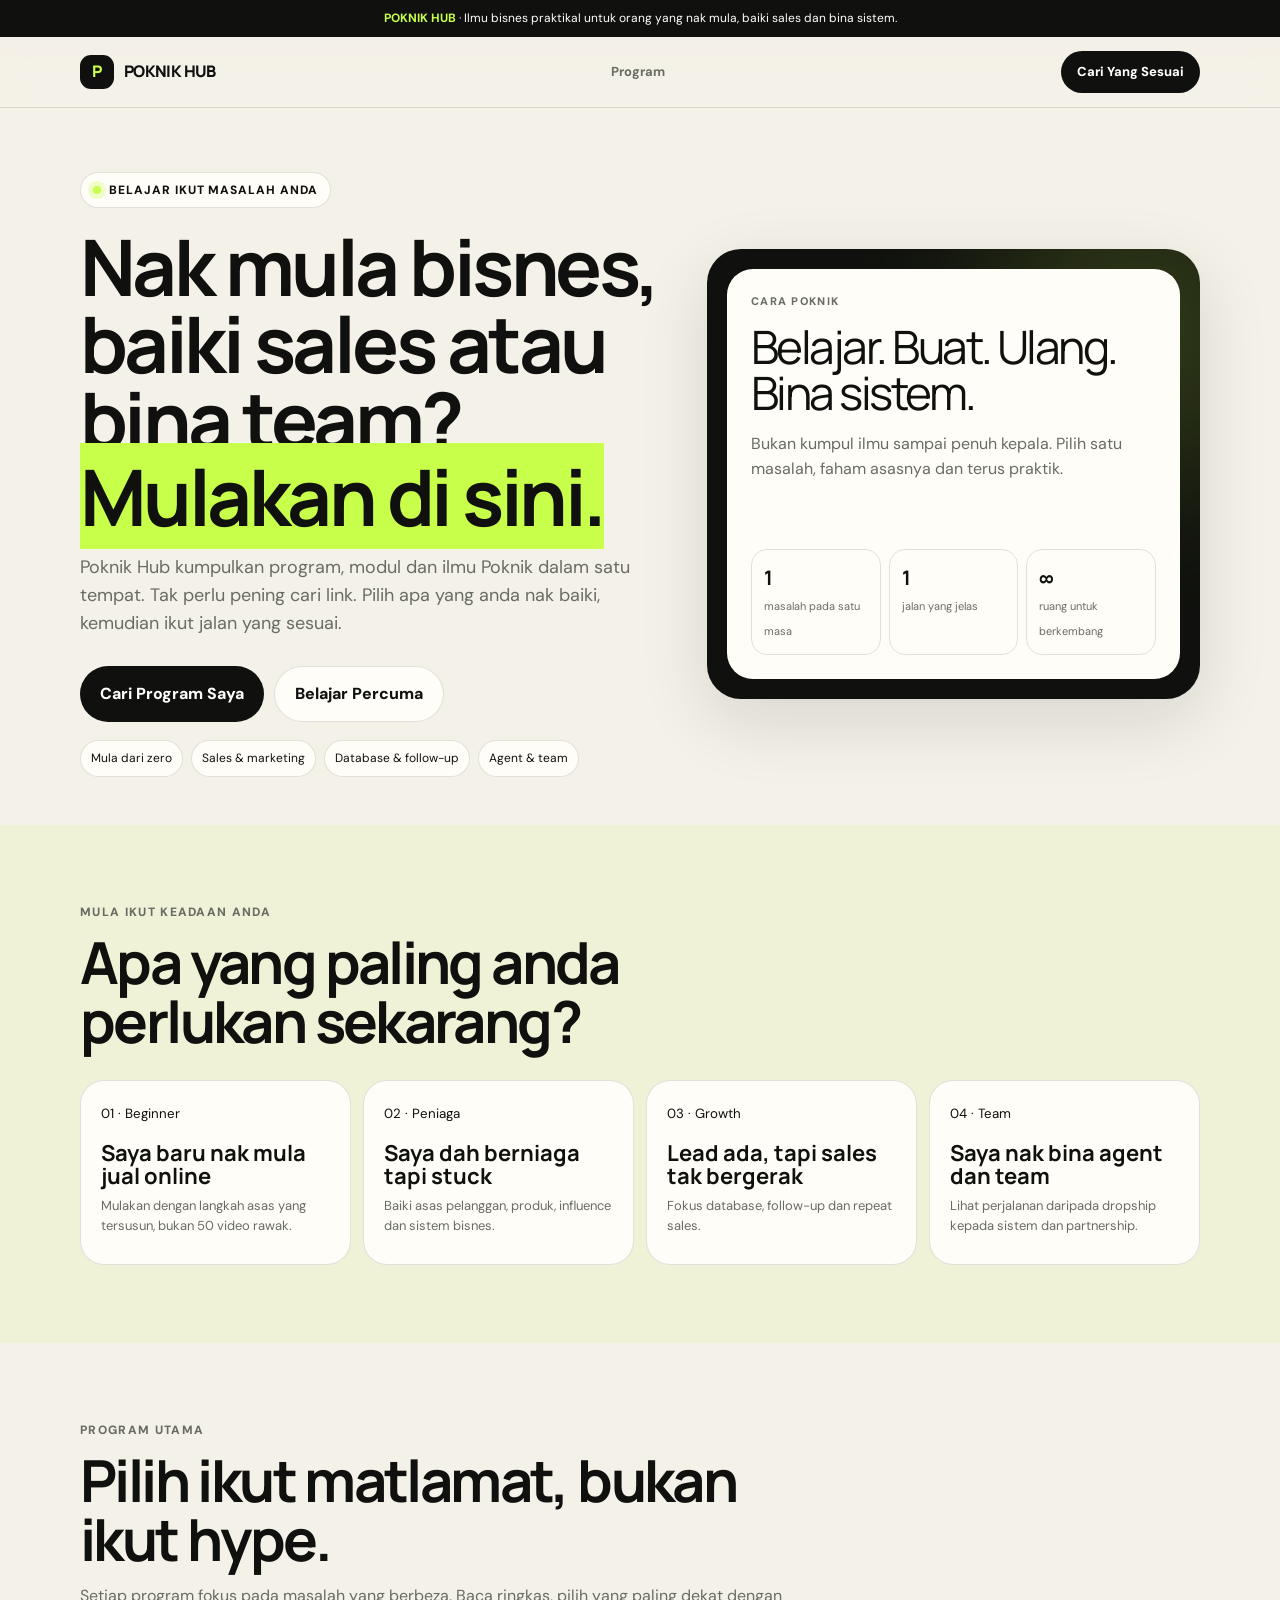
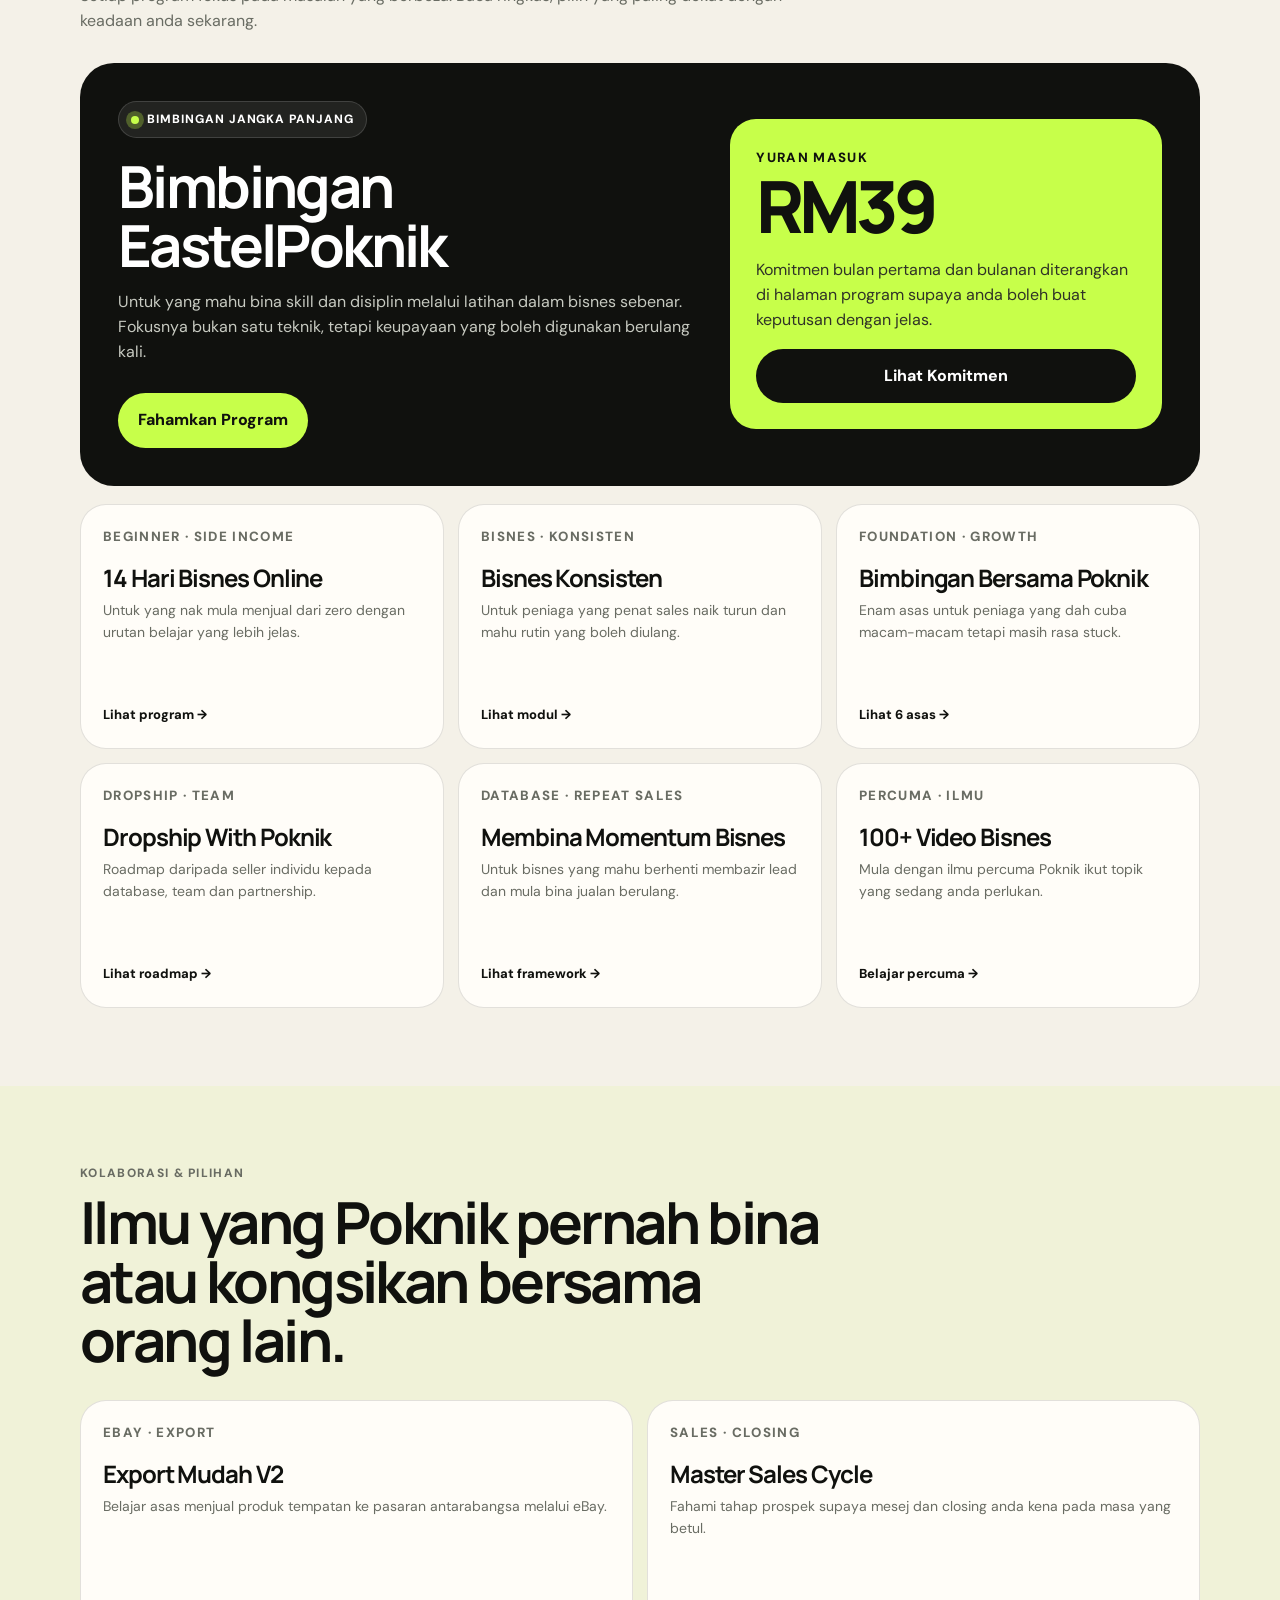
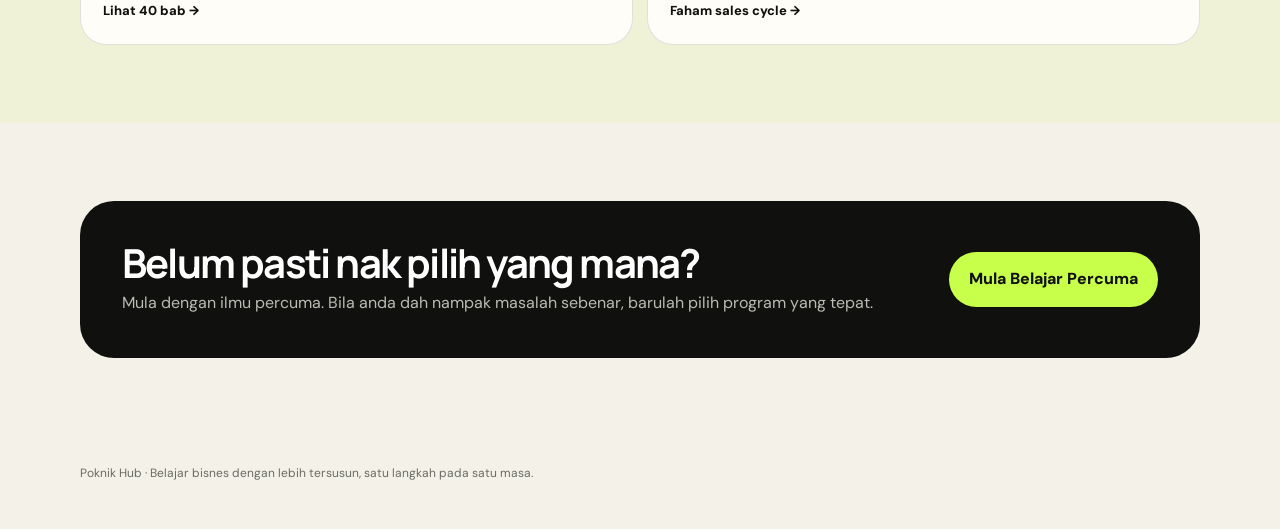
==== commit 93df99ee: "Polish Poknik Hub homepage copy for audience conversion" ====
--- a/index.html
+++ b/index.html
@@ -1 +1 @@
-<!doctype html><html lang="ms"><head><meta charset="utf-8"><meta name="viewport" content="width=device-width,initial-scale=1"><meta name="theme-color" content="#10110e"><meta name="description" content="Poknik Hub — pusat program, produk digital, ilmu dan kolaborasi Poknik."><title>Poknik Hub — Semua Ilmu & Program Poknik</title><link rel="preconnect" href="https://fonts.googleapis.com"><link rel="preconnect" href="https://fonts.gstatic.com" crossorigin><link href="https://fonts.googleapis.com/css2?family=DM+Sans:wght@400;500;600;700&family=Manrope:wght@600;700;800&display=swap" rel="stylesheet"><style>:root{--ink:#10110e;--paper:#f4f1e8;--card:#fffdf8;--muted:#696c63;--lime:#c7ff4a;--line:rgba(16,17,14,.12);--shadow:0 18px 60px rgba(16,17,14,.10)}*{box-sizing:border-box}html{scroll-behavior:smooth}body{margin:0;background:var(--paper);color:var(--ink);font-family:'DM Sans',system-ui,sans-serif}a{color:inherit;text-decoration:none}.wrap{width:min(1180px,calc(100% - 34px));margin:auto}.bar{background:var(--ink);color:#fff;text-align:center;padding:10px 16px;font-size:12px}.bar b{color:var(--lime)}header{position:sticky;top:0;z-index:30;background:rgba(244,241,232,.9);backdrop-filter:blur(14px);border-bottom:1px solid var(--line)}nav{height:72px;display:flex;align-items:center;justify-content:space-between;gap:18px}.brand{display:flex;align-items:center;gap:10px;font-family:'Manrope';font-weight:800;font-size:20px;letter-spacing:-.04em}.mark{width:34px;height:34px;border-radius:11px;background:var(--ink);color:var(--lime);display:grid;place-items:center}.navlinks{display:flex;gap:22px;font-size:13px;font-weight:700;color:#474a43}.navcta,.btn{display:inline-flex;align-items:center;justify-content:center;border-radius:999px;font-weight:800;transition:.18s}.navcta{background:var(--ink);color:#fff;padding:11px 16px;font-size:13px}.hero{padding:72px 0 38px;overflow:hidden}.hero-grid{display:grid;grid-template-columns:1.12fr .88fr;gap:44px;align-items:center}.eyebrow{display:inline-flex;gap:8px;align-items:center;border:1px solid var(--line);background:#fff8;border-radius:999px;padding:8px 12px;font-size:12px;font-weight:800}.dot{width:8px;height:8px;border-radius:50%;background:#80ce2c;box-shadow:0 0 0 5px rgba(128,206,44,.14)}h1,h2,h3{font-family:'Manrope';letter-spacing:-.05em}h1{font-size:clamp(50px,7vw,92px);line-height:.94;margin:20px 0 22px}.hl{position:relative;z-index:0}.hl:after{content:'';position:absolute;left:-2%;right:-2%;height:.32em;bottom:.02em;background:var(--lime);z-index:-1;transform:rotate(-1.5deg);border-radius:10px}.lead{font-size:19px;line-height:1.6;color:#575a52;max-width:690px}.hero-actions{display:flex;gap:10px;flex-wrap:wrap;margin-top:26px}.btn{padding:14px 19px}.dark{background:var(--ink);color:#fff}.light{background:#fff;border:1px solid var(--line)}.hero-card{background:var(--ink);border-radius:34px;padding:20px;box-shadow:var(--shadow);transform:rotate(1deg)}.quote{background:#fffdf8;border-radius:25px;padding:26px;min-height:350px;display:flex;flex-direction:column;justify-content:space-between}.quote small{font-size:11px;text-transform:uppercase;font-weight:800;letter-spacing:.12em;color:var(--muted)}.quote blockquote{font-family:'Manrope';font-size:clamp(28px,3.6vw,42px);line-height:1.1;letter-spacing:-.045em;margin:18px 0}.quote footer{font-size:12px;color:var(--muted)}.section{padding:80px 0}.section.alt{background:#eae6d9}.head{display:flex;align-items:end;justify-content:space-between;gap:28px;margin-bottom:28px}.head h2{font-size:clamp(38px,5vw,58px);line-height:1;margin:0}.head p{max-width:540px;color:var(--muted);line-height:1.6;margin:0}.featured{background:var(--ink);color:#fff;border-radius:36px;padding:42px;display:grid;grid-template-columns:1.05fr .95fr;gap:34px;align-items:center;position:relative;overflow:hidden}.featured:after{content:'';position:absolute;width:360px;height:360px;border-radius:50%;background:var(--lime);filter:blur(90px);opacity:.12;right:-80px;bottom:-120px}.tag{display:inline-flex;padding:8px 11px;border-radius:999px;background:rgba(199,255,74,.12);color:var(--lime);font-size:11px;font-weight:800;text-transform:uppercase;letter-spacing:.1em}.featured h2{font-size:clamp(42px,5.4vw,66px);line-height:.98;margin:18px 0}.featured p{color:#c7cac1;line-height:1.65}.ticket{position:relative;z-index:2;background:var(--lime);color:var(--ink);padding:28px;border-radius:28px;transform:rotate(2deg)}.ticket .price{font-family:'Manrope';font-size:68px;font-weight:800;letter-spacing:-.07em;line-height:1}.ticket p{color:#303327}.ticket .btn{width:100%;background:var(--ink);color:#fff}.grid{display:grid;grid-template-columns:repeat(3,1fr);gap:16px}.product{background:var(--card);border:1px solid var(--line);border-radius:26px;overflow:hidden;transition:.18s;display:flex;flex-direction:column}.product:hover{transform:translateY(-5px);box-shadow:var(--shadow)}.cover{height:185px;padding:22px;display:flex;flex-direction:column;justify-content:space-between;position:relative;overflow:hidden}.cover:after{content:'';position:absolute;width:150px;height:150px;border:34px solid rgba(16,17,14,.09);border-radius:50%;right:-25px;bottom:-50px}.c1{background:#ffd05a}.c2{background:#b8d7ff}.c3{background:#d9ff72}.c4{background:#f0bcff}.c5{background:#cae4d1}.c6{background:#f6bea8}.c7{background:#d7d0ff}.c8{background:#b7f1e5}.cover small{font-size:11px;font-weight:800;text-transform:uppercase;letter-spacing:.12em}.cover strong{font-family:'Manrope';font-size:28px;line-height:1;letter-spacing:-.045em;max-width:250px}.body{padding:20px;display:flex;flex-direction:column;flex:1}.status{font-size:11px;font-weight:800;color:#61645c;display:flex;align-items:center;gap:7px}.status i{width:7px;height:7px;border-radius:50%;background:#83cf2c}.status.archive i{background:#9da098}.body h3{font-size:21px;margin:12px 0 8px}.body p{font-size:14px;color:var(--muted);line-height:1.55;margin:0 0 18px}.more{margin-top:auto;font-weight:800;font-size:13px}.pillrow{display:flex;gap:8px;flex-wrap:wrap;margin-top:12px}.pill{font-size:11px;border:1px solid var(--line);border-radius:999px;padding:7px 9px;background:#fff8}.knowledge{display:grid;grid-template-columns:1.15fr .85fr;gap:18px}.kbig,.ksmall{border-radius:28px;padding:26px;border:1px solid var(--line)}.kbig{background:var(--ink);color:#fff;min-height:300px}.kbig small{color:var(--lime);text-transform:uppercase;font-weight:800;letter-spacing:.1em}.kbig h3{font-size:42px;line-height:1.08;margin:16px 0}.kbig p{color:#b9bcb4}.ksmall{background:var(--card)}.ksmall h3{font-size:25px}.note{margin-top:28px;padding:14px 16px;border-left:4px solid var(--lime);background:#fff;border-radius:0 16px 16px 0;font-size:13px;color:var(--muted)}footer{padding:30px 0 48px;font-size:12px;color:var(--muted)}@media(max-width:900px){.hero-grid,.featured,.knowledge{grid-template-columns:1fr}.grid{grid-template-columns:1fr 1fr}.navlinks{display:none}}@media(max-width:620px){.wrap{width:min(100% - 22px,1180px)}.hero{padding-top:46px}.grid{grid-template-columns:1fr}.section{padding:58px 0}.head{display:block}.head p{margin-top:12px}.featured{padding:28px}.navcta{display:none}h1{font-size:48px}}</style></head><body><div class="bar"><b>CONCEPT PREVIEW</b> · Struktur produk dibina berdasarkan bahan awam yang dapat disahkan. Status/harga akhir perlu Poknik sahkan.</div><header><div class="wrap"><nav><a class="brand" href="#top"><span class="mark">P</span> POKNIK HUB</a><div class="navlinks"><a href="#program">Program</a><a href="#arkib">Arkib</a><a href="#kolab">Kolaborasi</a><a href="#ilmu">Ilmu</a></div><a class="navcta" href="#program">Pilih Program →</a></nav></div></header><main id="top"><section class="hero"><div class="wrap hero-grid"><div><span class="eyebrow"><span class="dot"></span> Ilmu · Program · Produk Digital</span><h1>Semua benda Poknik, <span class="hl">satu tempat.</span></h1><p class="lead">Bukan lagi link bersepah dalam WhatsApp, Telegram dan sales page lama. Setiap program ada landing page sendiri, mesej sendiri dan funnel sendiri supaya orang terus nampak program mana yang sesuai dengan masalah mereka.</p><div class="hero-actions"><a class="btn dark" href="#program">Tengok Program</a><a class="btn light" href="#ilmu">Belajar Percuma</a></div><div class="pillrow"><span class="pill">Mobile-first</span><span class="pill">Copy ikut niche</span><span class="pill">CTA fokus satu tindakan</span><span class="pill">Asset lama dipakai semula</span></div></div><div class="hero-card"><div class="quote"><small>Poknik punya idea yang berulang kali muncul</small><blockquote>“Bukan projek yang kita bina. Kita bina orangnya supaya dia boleh buat income berkali-kali.”</blockquote><footer>Poknik Hub mengubah arkib ilmu itu menjadi produk yang mudah ditemui dan difahami.</footer></div></div></div></section><section class="section" id="program"><div class="wrap"><div class="head"><h2>Program & produk utama</h2><p>Setiap kad di bawah sekarang membuka landing page khas. Copy, hierarchy dan visual disesuaikan dengan jenis pembeli yang berbeza.</p></div><div class="featured"><div><span class="tag">Program semasa yang dapat disahkan</span><h2>Bimbingan EastelPoknik</h2><p>3 tahun bimbingan dengan Eastel sebagai “padang latihan”. Fokus kepada keberdikarian: bina skill yang boleh digunakan untuk menjana pendapatan merentasi projek, bukan sekadar belajar satu teknik.</p><div class="pillrow"><span class="pill">3 tahun bimbingan</span><span class="pill">Eastel sebagai latihan sebenar</span><span class="pill">App + sistem + skrip</span></div></div><div class="ticket"><small>Yuran masuk awam semasa</small><div class="price">RM39</div><p>Struktur komitmen bulan pertama dan bulanan diterangkan dengan jelas di landing page supaya tiada kejutan masa checkout.</p><a class="btn" href="produk/eastelpoknik/">Lihat Landing Page →</a></div></div><div style="height:18px"></div><div class="grid"><a class="product" href="produk/14-hari-bisnes-online/"><div class="cover c1"><small>Side income · affiliate</small><strong>14 Hari Bisnes Online</strong></div><div class="body"><span class="status"><i></i> Produk digital ditemui dalam jualan awam</span><h3>Modul 14 Days Dropship</h3><p>Funnel untuk orang baru yang mahu mula menjual dari zero dengan kira-kira 100 video dan sokongan affiliate.</p><span class="more">Buka landing page →</span></div></a><a class="product" href="produk/modul-bisnes-konsisten/"><div class="cover c5"><small>Bisnes · consistency</small><strong>Modul Bisnes Konsisten</strong></div><div class="body"><span class="status"><i></i> Link PoknikDigital ditemui pada 2025/2026</span><h3>Income yang boleh berterusan</h3><p>Working title untuk modul semasa yang dipromosikan sebagai panduan membina bisnes dan income secara lebih konsisten.</p><span class="more">Buka landing page →</span></div></a><a class="product" href="produk/bimbingan-bisnes/"><div class="cover c2"><small>Peniaga · growth</small><strong>Bimbingan Bersama Poknik</strong></div><div class="body"><span class="status archive"><i></i> Program lama / perlu pengesahan status</span><h3>Bina asas bisnes yang kukuh</h3><p>Untuk peniaga yang dah berniaga tetapi stuck: pelanggan, produk, influence, mindset dan sistem dropship.</p><span class="more">Buka landing page →</span></div></a><a class="product" href="produk/dropship-with-poknik/"><div class="cover c3"><small>Roadmap · dropship</small><strong>Dropship With Poknik</strong></div><div class="body"><span class="status archive"><i></i> Arkib program</span><h3>Dari dropship ke partnership</h3><p>Landing page berasaskan career path 6 fasa yang Poknik pernah gunakan: RM1K → RM3K → RM10K → RM50K → RM250K.</p><span class="more">Buka landing page →</span></div></a><a class="product" href="produk/membina-momentum-bisnes/"><div class="cover c4"><small>Ebook · momentum</small><strong>Membina Momentum Bisnes</strong></div><div class="body"><span class="status archive"><i></i> Konsep ebook ditemui dalam arkib</span><h3>Dari pelanggan pertama ke momentum</h3><p>Page bergaya editorial untuk pemilik bisnes yang mahu faham follow-up, repeat sales, database dan momentum.</p><span class="more">Buka landing page →</span></div></a><a class="product" href="produk/100-video-bisnes/"><div class="cover c6"><small>Free library · lead magnet</small><strong>100+ Video Bisnes</strong></div><div class="body"><span class="status"><i></i> Kandungan percuma</span><h3>Pintu masuk ke ekosistem Poknik</h3><p>Free-content funnel untuk sales, marketing, social media dan foundation business sebelum upsell ke program relevan.</p><span class="more">Buka landing page →</span></div></a></div></div></section><section class="section alt" id="arkib"><div class="wrap"><div class="head"><h2>Arkib yang masih boleh jadi aset</h2><p>Program lama tak semestinya dibuang. Ia boleh direpackage sebagai mini-course, ebook, workshop replay atau lead magnet selepas Poknik sahkan hak, kandungan dan statusnya.</p></div><div class="knowledge"><div class="kbig"><small>Strategi hub</small><h3>Satu topik lama boleh jadi pintu masuk baru.</h3><p>Contoh: orang search “sales stuck” masuk ke artikel, dapat video percuma, kemudian diarahkan ke program yang paling tepat. Arkib Poknik berubah daripada link mati kepada inventory content.</p></div><div class="ksmall"><h3>Apa yang perlu Poknik confirm</h3><p>Nama produk sebenar, masih jual atau tidak, harga semasa, checkout aktif, modul/video yang masih ada, hak produk kolaborasi dan mana-mana testimoni yang masih boleh digunakan.</p><div class="note">Saya sengaja tak cipta testimoni atau angka baru. Semua claim dalam preview datang dari page/post awam yang ditemui dan akan ditandakan jika ia historical.</div></div></div></div></section><section class="section" id="kolab"><div class="wrap"><div class="head"><h2>Kolaborasi & pilihan Poknik</h2><p>Diasingkan daripada produk asal Poknik supaya ownership jelas dan kita tak tersalah present sebagai produk beliau sendiri.</p></div><div class="grid"><a class="product" href="produk/export-mudah/"><div class="cover c7"><small>Kolaborasi · eBay</small><strong>Export Mudah V2</strong></div><div class="body"><span class="status archive"><i></i> Kolaborasi dengan Farhan, Fazley & Asari</span><h3>Jual produk tempatan ke luar negara</h3><p>40 bab eBay/Payoneer, “express flow” dan helpdesk. Poknik disebut sebagai salah seorang rakan bisnes dalam sales page asal.</p><span class="more">Lihat versi Poknik Hub →</span></div></a><a class="product" href="produk/master-sales-cycle/"><div class="cover c8"><small>Pilihan Poknik · sales</small><strong>Master Sales Cycle</strong></div><div class="body"><span class="status archive"><i></i> Produk Tuan Azman, dipromosi Poknik</span><h3>Fahami posisi prospek sebelum closing</h3><p>Diasingkan sebagai recommended resource kerana sumber asal menyatakan ebook ini karya Tuan Azman, bukan produk asal Poknik.</p><span class="more">Lihat landing page →</span></div></a></div></div></section><section class="section alt" id="ilmu"><div class="wrap"><div class="head"><h2>Next: Poknik Knowledge Library</h2><p>Selepas katalog produk disahkan, Threads, Telegram, video dan artikel boleh dikategorikan ikut masalah: sales, closing, database, agent, dropship, influence dan side income.</p></div><div class="knowledge"><div class="kbig"><small>Searchable knowledge</small><h3>Search “closing”, terus jumpa semua benda Poknik pernah ajar pasal closing.</h3><p>Setiap content piece boleh bawa pembaca ke satu produk yang berkaitan. Ini yang buat Poknik Hub jadi mesin content + conversion, bukan sekadar website profile.</p></div><div class="ksmall"><h3>Funnel ringkas</h3><p><b>Threads / video</b> → artikel atau free lesson → landing page niche → checkout / WhatsApp → program → cross-sell produk lain.</p><p class="note">Dashboard preview yang ada dalam versi sebelumnya telah dibuang. Fokus homepage sekarang ialah discovery + conversion ke landing page produk.</p></div></div></div></section></main><footer><div class="wrap">Poknik Hub concept prototype · Product status, pricing and ownership to be confirmed directly with Poknik before production launch.</div></footer></body></html>+<!doctype html><html lang="ms"><head><meta charset="utf-8"><meta name="viewport" content="width=device-width,initial-scale=1"><meta name="theme-color" content="#10110e"><meta name="description" content="Poknik Hub — program, ilmu dan panduan bisnes Poknik untuk mula berniaga, baiki sales dan bina sistem."><title>Poknik Hub — Mula, Baiki Sales & Bina Bisnes</title><link rel="stylesheet" href="assets/product.css"><style>:root{--bg:#f4f1e8;--paper:#fffdf8;--ink:#10110e;--muted:#696c63;--accent:#c7ff4a;--accent2:#e5ffad;--dark:#10110e}.program-grid{display:grid;grid-template-columns:repeat(3,1fr);gap:14px}.program{background:var(--paper);border:1px solid var(--line);border-radius:26px;padding:22px;display:flex;flex-direction:column;min-height:245px;transition:.18s}.program:hover{transform:translateY(-4px);box-shadow:var(--shadow)}.program small{font-weight:800;text-transform:uppercase;letter-spacing:.1em;color:var(--muted)}.program h3{font-size:24px;line-height:1.05;margin:18px 0 10px}.program p{font-size:14px;color:var(--muted);margin:0 0 18px}.program .link{margin-top:auto;font-weight:800;font-size:13px}.hero-note{display:flex;gap:8px;flex-wrap:wrap;margin-top:18px}.hero-note span{font-size:12px;border:1px solid var(--line);background:var(--paper);border-radius:999px;padding:8px 10px}.path-grid{display:grid;grid-template-columns:repeat(4,1fr);gap:12px}.path{background:var(--paper);border:1px solid var(--line);border-radius:24px;padding:20px;min-height:185px}.path b{display:block;font-family:'Manrope';font-size:22px;line-height:1.05;margin:16px 0 8px}.path p{font-size:13px;color:var(--muted);margin:0}.feature{background:var(--dark);color:#fff;border-radius:34px;padding:38px;display:grid;grid-template-columns:1.15fr .85fr;gap:28px;align-items:center}.feature p{color:#c7cac1}.feature-box{background:var(--accent);color:var(--ink);border-radius:26px;padding:26px}.feature-box .price{font-size:72px}.feature-box p{color:#303327}.feature-box .btn{width:100%}@media(max-width:900px){.program-grid{grid-template-columns:1fr 1fr}.path-grid{grid-template-columns:1fr 1fr}.feature{grid-template-columns:1fr}}@media(max-width:620px){.program-grid,.path-grid{grid-template-columns:1fr}}</style></head><body><div class="topbar"><b>POKNIK HUB</b> · Ilmu bisnes praktikal untuk orang yang nak mula, baiki sales dan bina sistem.</div><header><div class="wrap"><nav><a class="brand" href="#top"><span class="mark">P</span> POKNIK HUB</a><a class="back" href="#program">Program</a><a class="navcta" href="#mula">Cari Yang Sesuai</a></nav></div></header><main id="top"><section class="hero"><div class="wrap hero-grid"><div><span class="eyebrow"><span class="pulse"></span> Belajar ikut masalah anda</span><h1>Nak mula bisnes, baiki sales atau bina team? <em style="font-style:normal;background:var(--accent)">Mulakan di sini.</em></h1><p class="lead">Poknik Hub kumpulkan program, modul dan ilmu Poknik dalam satu tempat. Tak perlu pening cari link. Pilih apa yang anda nak baiki, kemudian ikut jalan yang sesuai.</p><div class="hero-actions"><a class="btn btn-primary" href="#mula">Cari Program Saya</a><a class="btn btn-ghost" href="produk/100-video-bisnes/">Belajar Percuma</a></div><div class="hero-note"><span>Mula dari zero</span><span>Sales & marketing</span><span>Database & follow-up</span><span>Agent & team</span></div></div><div class="visual"><div class="visual-card"><div><div class="visual-label">Cara Poknik</div><div class="visual-title">Belajar. Buat. Ulang. Bina sistem.</div><p class="muted">Bukan kumpul ilmu sampai penuh kepala. Pilih satu masalah, faham asasnya dan terus praktik.</p></div><div class="statrow"><div class="stat"><b>1</b><span>masalah pada satu masa</span></div><div class="stat"><b>1</b><span>jalan yang jelas</span></div><div class="stat"><b>∞</b><span>ruang untuk berkembang</span></div></div></div></div></div></section><section class="section alt" id="mula"><div class="wrap"><div class="section-head"><div class="kicker">Mula ikut keadaan anda</div><h2>Apa yang paling anda perlukan sekarang?</h2></div><div class="path-grid"><a class="path" href="produk/14-hari-bisnes-online/"><small>01 · Beginner</small><b>Saya baru nak mula jual online</b><p>Mulakan dengan langkah asas yang tersusun, bukan 50 video rawak.</p></a><a class="path" href="produk/bimbingan-bisnes/"><small>02 · Peniaga</small><b>Saya dah berniaga tapi stuck</b><p>Baiki asas pelanggan, produk, influence dan sistem bisnes.</p></a><a class="path" href="produk/membina-momentum-bisnes/"><small>03 · Growth</small><b>Lead ada, tapi sales tak bergerak</b><p>Fokus database, follow-up dan repeat sales.</p></a><a class="path" href="produk/dropship-with-poknik/"><small>04 · Team</small><b>Saya nak bina agent dan team</b><p>Lihat perjalanan daripada dropship kepada sistem dan partnership.</p></a></div></div></section><section class="section" id="program"><div class="wrap"><div class="section-head"><div class="kicker">Program utama</div><h2>Pilih ikut matlamat, bukan ikut hype.</h2><p class="muted">Setiap program fokus pada masalah yang berbeza. Baca ringkas, pilih yang paling dekat dengan keadaan anda sekarang.</p></div><div class="feature"><div><span class="eyebrow" style="background:rgba(255,255,255,.08);border-color:rgba(255,255,255,.14);color:#fff"><span class="pulse"></span> Bimbingan jangka panjang</span><h2 style="margin-top:18px">Bimbingan EastelPoknik</h2><p>Untuk yang mahu bina skill dan disiplin melalui latihan dalam bisnes sebenar. Fokusnya bukan satu teknik, tetapi keupayaan yang boleh digunakan berulang kali.</p><div class="hero-actions"><a class="btn btn-accent" href="produk/eastelpoknik/">Fahamkan Program</a></div></div><div class="feature-box"><small style="font-weight:800;text-transform:uppercase;letter-spacing:.1em">Yuran masuk</small><div class="price">RM39</div><p>Komitmen bulan pertama dan bulanan diterangkan di halaman program supaya anda boleh buat keputusan dengan jelas.</p><a class="btn btn-primary" href="produk/eastelpoknik/">Lihat Komitmen</a></div></div><div style="height:18px"></div><div class="program-grid"><a class="program" href="produk/14-hari-bisnes-online/"><small>Beginner · side income</small><h3>14 Hari Bisnes Online</h3><p>Untuk yang nak mula menjual dari zero dengan urutan belajar yang lebih jelas.</p><span class="link">Lihat program →</span></a><a class="program" href="produk/modul-bisnes-konsisten/"><small>Bisnes · konsisten</small><h3>Bisnes Konsisten</h3><p>Untuk peniaga yang penat sales naik turun dan mahu rutin yang boleh diulang.</p><span class="link">Lihat modul →</span></a><a class="program" href="produk/bimbingan-bisnes/"><small>Foundation · growth</small><h3>Bimbingan Bersama Poknik</h3><p>Enam asas untuk peniaga yang dah cuba macam-macam tetapi masih rasa stuck.</p><span class="link">Lihat 6 asas →</span></a><a class="program" href="produk/dropship-with-poknik/"><small>Dropship · team</small><h3>Dropship With Poknik</h3><p>Roadmap daripada seller individu kepada database, team dan partnership.</p><span class="link">Lihat roadmap →</span></a><a class="program" href="produk/membina-momentum-bisnes/"><small>Database · repeat sales</small><h3>Membina Momentum Bisnes</h3><p>Untuk bisnes yang mahu berhenti membazir lead dan mula bina jualan berulang.</p><span class="link">Lihat framework →</span></a><a class="program" href="produk/100-video-bisnes/"><small>Percuma · ilmu</small><h3>100+ Video Bisnes</h3><p>Mula dengan ilmu percuma Poknik ikut topik yang sedang anda perlukan.</p><span class="link">Belajar percuma →</span></a></div></div></section><section class="section alt"><div class="wrap"><div class="section-head"><div class="kicker">Kolaborasi & pilihan</div><h2>Ilmu yang Poknik pernah bina atau kongsikan bersama orang lain.</h2></div><div class="program-grid" style="grid-template-columns:repeat(2,1fr)"><a class="program" href="produk/export-mudah/"><small>eBay · export</small><h3>Export Mudah V2</h3><p>Belajar asas menjual produk tempatan ke pasaran antarabangsa melalui eBay.</p><span class="link">Lihat 40 bab →</span></a><a class="program" href="produk/master-sales-cycle/"><small>Sales · closing</small><h3>Master Sales Cycle</h3><p>Fahami tahap prospek supaya mesej dan closing anda kena pada masa yang betul.</p><span class="link">Faham sales cycle →</span></a></div></div></section><section class="section"><div class="wrap"><div class="finalbox"><div><h2 style="margin:0;font-size:40px">Belum pasti nak pilih yang mana?</h2><p>Mula dengan ilmu percuma. Bila anda dah nampak masalah sebenar, barulah pilih program yang tepat.</p></div><a class="btn btn-accent" href="produk/100-video-bisnes/">Mula Belajar Percuma</a></div></div></section></main><footer><div class="wrap">Poknik Hub · Belajar bisnes dengan lebih tersusun, satu langkah pada satu masa.</div></footer></body></html>
--- a/assets/product.css
+++ b/assets/product.css
@@ -0,0 +1,5 @@
+@import url('https://fonts.googleapis.com/css2?family=DM+Sans:wght@400;500;600;700&family=Manrope:wght@600;700;800&display=swap');
+:root{--bg:#f6f3eb;--paper:#fffdf8;--ink:#11120f;--muted:#686b63;--accent:#c8ff4d;--accent2:#e8ffb3;--line:rgba(17,18,15,.12);--dark:#11120f;--radius:28px;--shadow:0 22px 70px rgba(17,18,15,.12)}
+*{box-sizing:border-box}html{scroll-behavior:smooth}body{margin:0;background:var(--bg);color:var(--ink);font-family:'DM Sans',system-ui,sans-serif;line-height:1.55}a{color:inherit;text-decoration:none}img{max-width:100%;display:block}button{font:inherit}.wrap{width:min(1120px,calc(100% - 34px));margin:auto}.topbar{background:var(--dark);color:#fff;font-size:12px;text-align:center;padding:9px 16px}.topbar b{color:var(--accent)}header{position:sticky;top:0;z-index:30;background:color-mix(in srgb,var(--bg) 88%,transparent);backdrop-filter:blur(14px);border-bottom:1px solid var(--line)}nav{height:70px;display:flex;align-items:center;justify-content:space-between;gap:18px}.brand{font-family:'Manrope';font-weight:800;letter-spacing:-.04em;display:flex;align-items:center;gap:10px}.mark{width:34px;height:34px;border-radius:11px;background:var(--dark);color:var(--accent);display:grid;place-items:center}.back{font-size:13px;font-weight:700;color:var(--muted)}.navcta,.btn{display:inline-flex;align-items:center;justify-content:center;gap:9px;border-radius:999px;font-weight:800;border:0;cursor:pointer;transition:.18s ease}.navcta{padding:11px 16px;background:var(--dark);color:#fff;font-size:13px}.btn{padding:15px 20px}.btn-primary{background:var(--dark);color:#fff}.btn-accent{background:var(--accent);color:var(--ink)}.btn-ghost{border:1px solid var(--line);background:var(--paper)}.btn:hover,.navcta:hover{transform:translateY(-2px);box-shadow:0 10px 28px rgba(17,18,15,.15)}.hero{padding:64px 0 48px;overflow:hidden}.hero-grid{display:grid;grid-template-columns:1.08fr .92fr;gap:48px;align-items:center}.eyebrow{display:inline-flex;align-items:center;gap:8px;border:1px solid var(--line);background:var(--paper);border-radius:999px;padding:8px 12px;font-size:12px;font-weight:800;text-transform:uppercase;letter-spacing:.08em}.pulse{width:8px;height:8px;border-radius:50%;background:var(--accent);box-shadow:0 0 0 5px color-mix(in srgb,var(--accent) 28%,transparent)}h1,h2,h3{font-family:'Manrope';letter-spacing:-.045em}h1{font-size:clamp(44px,6.4vw,78px);line-height:.98;margin:20px 0 20px}.lead{font-size:18px;color:var(--muted);max-width:650px}.hero-actions{display:flex;gap:10px;flex-wrap:wrap;margin-top:28px}.micro{font-size:12px;color:var(--muted);margin-top:14px}.visual{background:var(--dark);border-radius:34px;padding:20px;box-shadow:var(--shadow);position:relative;overflow:hidden;min-height:450px}.visual:before{content:'';position:absolute;width:300px;height:300px;border-radius:50%;background:var(--accent);filter:blur(80px);opacity:.18;right:-90px;top:-70px}.visual-card{position:relative;z-index:2;background:var(--paper);border-radius:26px;padding:24px;min-height:410px;display:flex;flex-direction:column;justify-content:space-between}.visual-label{font-size:11px;font-weight:800;text-transform:uppercase;letter-spacing:.12em;color:var(--muted)}.visual-title{font-family:'Manrope';font-size:clamp(30px,4vw,46px);line-height:1;letter-spacing:-.055em;margin:14px 0}.statrow{display:grid;grid-template-columns:repeat(3,1fr);gap:8px}.stat{border:1px solid var(--line);border-radius:16px;padding:12px}.stat b{display:block;font-family:'Manrope';font-size:20px}.stat span{font-size:11px;color:var(--muted)}.section{padding:78px 0}.section.alt{background:color-mix(in srgb,var(--accent) 10%,var(--bg))}.section.dark{background:var(--dark);color:#fff}.section.dark .muted,.section.dark p{color:#b9bcb4}.section-head{max-width:760px;margin-bottom:30px}.section-head .kicker{font-size:12px;font-weight:800;letter-spacing:.11em;text-transform:uppercase;color:var(--muted)}.section.dark .kicker{color:var(--accent)}h2{font-size:clamp(34px,5vw,58px);line-height:1.02;margin:10px 0 14px}.muted{color:var(--muted)}.pain-grid,.benefit-grid,.module-grid,.proof-grid{display:grid;grid-template-columns:repeat(3,1fr);gap:14px}.card{background:var(--paper);border:1px solid var(--line);border-radius:24px;padding:22px}.card .icon{width:42px;height:42px;border-radius:14px;background:var(--accent2);display:grid;place-items:center;font-size:20px;margin-bottom:18px}.card h3{font-size:22px;margin:0 0 8px}.card p{margin:0;color:var(--muted);font-size:14px}.quote{font-family:'Manrope';font-size:clamp(26px,4vw,42px);line-height:1.14;letter-spacing:-.045em;margin:0}.split{display:grid;grid-template-columns:1fr 1fr;gap:28px;align-items:center}.asset{background:#fff;border:1px solid var(--line);border-radius:28px;padding:12px;box-shadow:var(--shadow)}.asset img{width:100%;border-radius:20px;object-fit:cover}.asset-note{font-size:11px;color:var(--muted);padding:8px 4px 2px}.checklist{display:grid;gap:12px;margin-top:20px}.check{display:flex;gap:11px;align-items:flex-start}.check i{font-style:normal;width:24px;height:24px;border-radius:50%;background:var(--accent);display:grid;place-items:center;font-weight:900;flex:none}.steps{display:grid;gap:10px;counter-reset:step}.step{display:grid;grid-template-columns:48px 1fr;gap:14px;align-items:start;background:var(--paper);border:1px solid var(--line);border-radius:22px;padding:18px}.step:before{counter-increment:step;content:counter(step);width:42px;height:42px;border-radius:14px;background:var(--dark);color:var(--accent);display:grid;place-items:center;font-family:'Manrope';font-weight:800}.step h3{margin:2px 0 5px;font-size:19px}.step p{margin:0;color:var(--muted);font-size:14px}.pricebox{background:var(--accent);border-radius:34px;padding:34px;color:var(--ink);position:relative;overflow:hidden}.pricebox:after{content:'';position:absolute;width:220px;height:220px;border:38px solid rgba(17,18,15,.08);border-radius:50%;right:-60px;bottom:-80px}.price{font-family:'Manrope';font-weight:800;font-size:clamp(58px,8vw,88px);letter-spacing:-.07em;line-height:1}.pricebox p{max-width:580px;position:relative;z-index:2}.pricebox .btn{position:relative;z-index:2}.notice{font-size:12px;background:rgba(255,255,255,.55);border:1px solid rgba(17,18,15,.1);padding:10px 12px;border-radius:14px;margin-top:14px;position:relative;z-index:2}.faq{display:grid;gap:10px}.faq details{background:var(--paper);border:1px solid var(--line);border-radius:18px;padding:16px 18px}.faq summary{cursor:pointer;font-weight:800}.faq p{color:var(--muted);font-size:14px;margin:12px 0 0}.final{padding:70px 0}.finalbox{background:var(--dark);color:#fff;border-radius:34px;padding:42px;display:grid;grid-template-columns:1fr auto;gap:24px;align-items:center}.finalbox p{color:#b9bcb4;margin:8px 0 0}.badge-row{display:flex;gap:8px;flex-wrap:wrap;margin-top:18px}.badge{font-size:11px;font-weight:800;border:1px solid var(--line);border-radius:999px;padding:7px 10px;background:var(--paper)}.dark .badge{border-color:rgba(255,255,255,.14);background:rgba(255,255,255,.06)}footer{padding:28px 0 46px;color:var(--muted);font-size:12px}.sticky-buy{display:none;position:fixed;left:10px;right:10px;bottom:10px;z-index:40;background:var(--dark);color:#fff;border-radius:18px;padding:10px;box-shadow:0 16px 50px rgba(0,0,0,.22)}.sticky-buy .btn{width:100%;background:var(--accent);color:var(--ink);padding:13px 16px}.roadmap{display:grid;grid-template-columns:repeat(6,1fr);gap:8px}.roadmap .node{background:var(--paper);border:1px solid var(--line);border-radius:18px;padding:14px;min-height:140px}.roadmap .node b{display:block;font-size:11px;color:var(--muted);margin-bottom:8px}.roadmap .node strong{font-family:'Manrope';font-size:18px;line-height:1.1}.roadmap .node p{font-size:11px;color:var(--muted)}.video{position:relative;padding-top:56.25%;border-radius:22px;overflow:hidden;background:#000}.video iframe{position:absolute;inset:0;width:100%;height:100%;border:0}.cover-art{border-radius:24px;overflow:hidden;background:var(--paper);border:1px solid var(--line)}.cover-art img{width:100%;height:auto}.product-note{border-left:4px solid var(--accent);padding:14px 16px;background:var(--paper);border-radius:0 16px 16px 0;color:var(--muted);font-size:13px}.proof-strip{display:flex;gap:10px;flex-wrap:wrap}.proof-pill{background:var(--paper);border:1px solid var(--line);border-radius:999px;padding:9px 12px;font-size:12px;font-weight:700}
+@media(max-width:900px){.hero-grid,.split,.finalbox{grid-template-columns:1fr}.pain-grid,.benefit-grid,.module-grid,.proof-grid{grid-template-columns:1fr 1fr}.roadmap{grid-template-columns:repeat(3,1fr)}.visual{min-height:unset}.sticky-buy{display:block}body{padding-bottom:72px}.navcta{display:none}}
+@media(max-width:620px){.wrap{width:min(100% - 22px,1120px)}.hero{padding:42px 0 34px}.hero-grid{gap:28px}.pain-grid,.benefit-grid,.module-grid,.proof-grid{grid-template-columns:1fr}.roadmap{grid-template-columns:1fr 1fr}.section{padding:58px 0}.visual-card{min-height:330px}.statrow{grid-template-columns:1fr}.finalbox{padding:28px}.pricebox{padding:26px}h1{font-size:44px}}
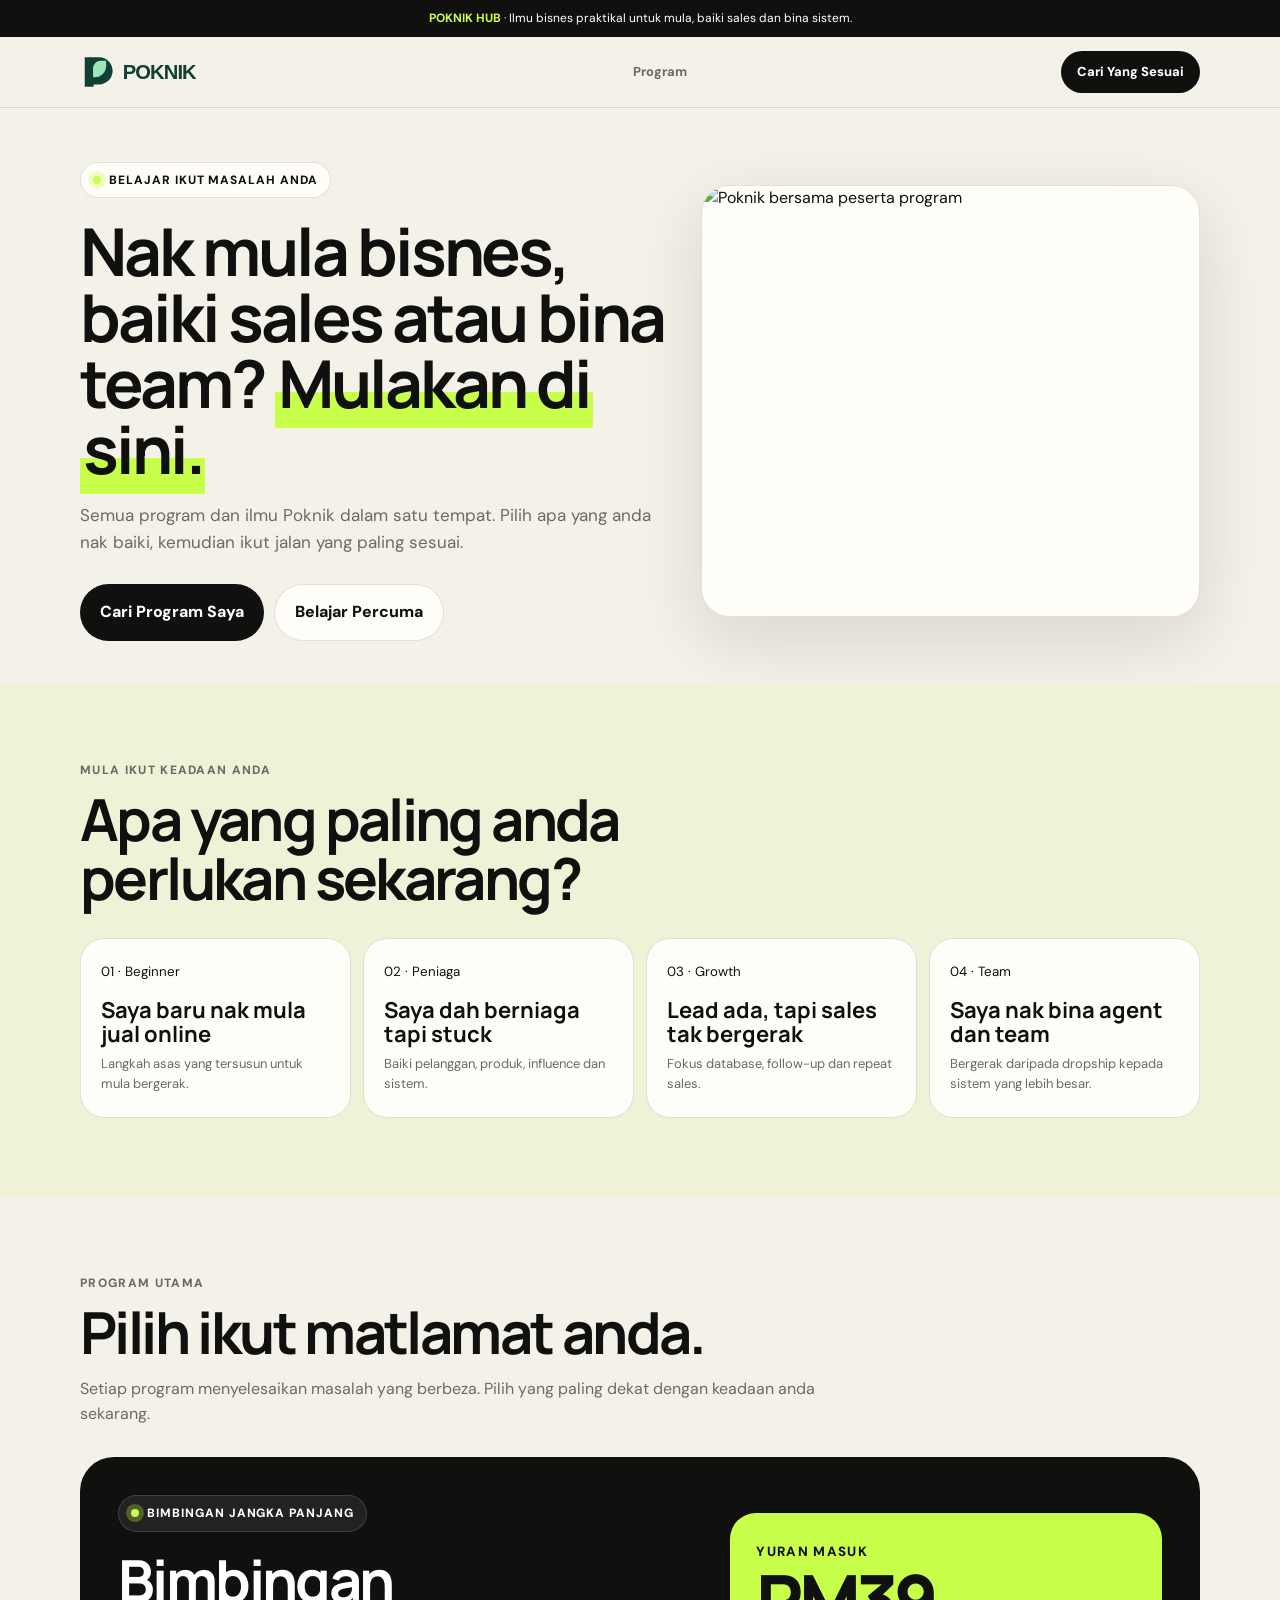
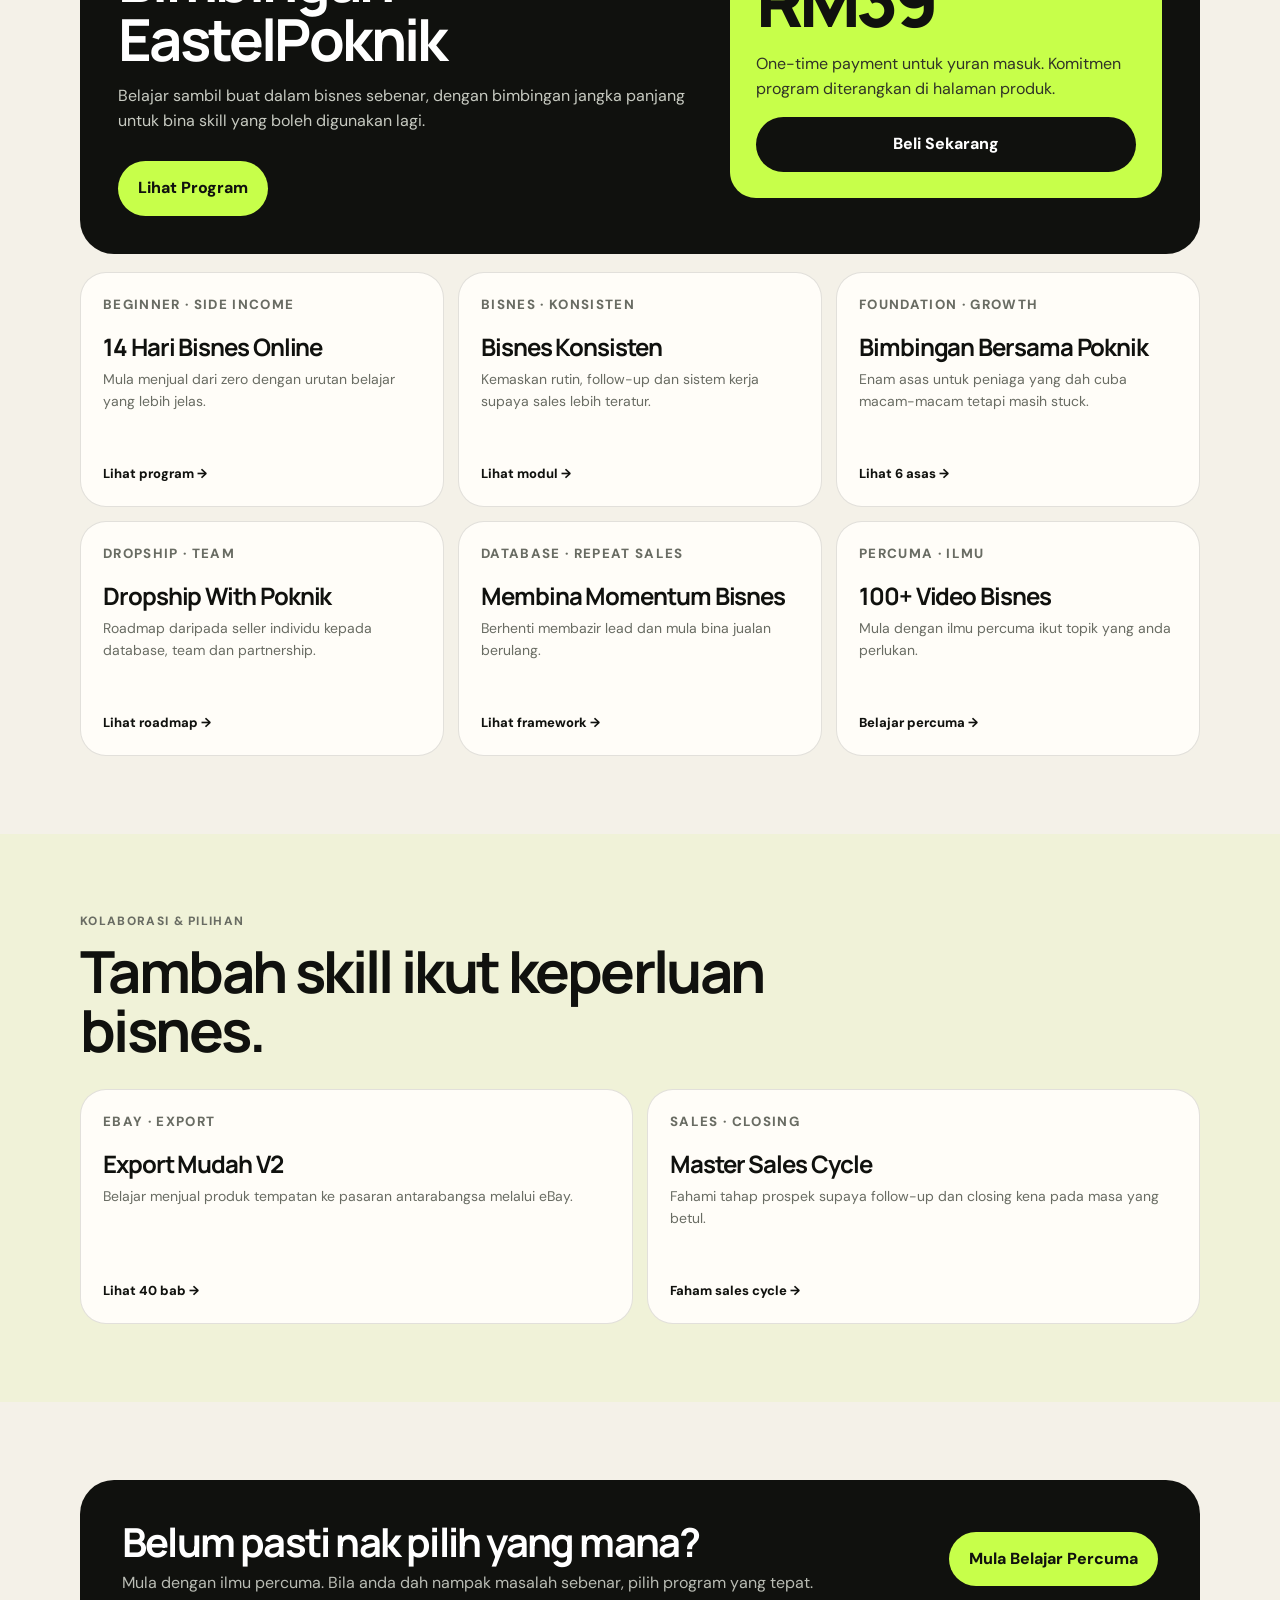
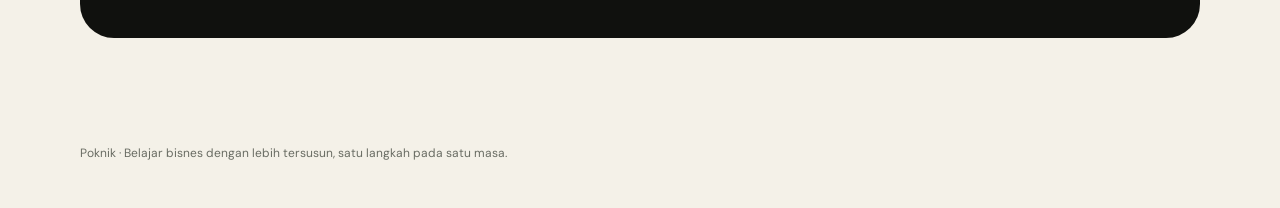
==== commit 4ad586c0: "Polish Poknik Hub homepage for final preview" ====
--- a/index.html
+++ b/index.html
@@ -1 +1 @@
-<!doctype html><html lang="ms"><head><meta charset="utf-8"><meta name="viewport" content="width=device-width,initial-scale=1"><meta name="theme-color" content="#10110e"><meta name="description" content="Poknik Hub — program, ilmu dan panduan bisnes Poknik untuk mula berniaga, baiki sales dan bina sistem."><title>Poknik Hub — Mula, Baiki Sales & Bina Bisnes</title><link rel="stylesheet" href="assets/product.css"><style>:root{--bg:#f4f1e8;--paper:#fffdf8;--ink:#10110e;--muted:#696c63;--accent:#c7ff4a;--accent2:#e5ffad;--dark:#10110e}.program-grid{display:grid;grid-template-columns:repeat(3,1fr);gap:14px}.program{background:var(--paper);border:1px solid var(--line);border-radius:26px;padding:22px;display:flex;flex-direction:column;min-height:245px;transition:.18s}.program:hover{transform:translateY(-4px);box-shadow:var(--shadow)}.program small{font-weight:800;text-transform:uppercase;letter-spacing:.1em;color:var(--muted)}.program h3{font-size:24px;line-height:1.05;margin:18px 0 10px}.program p{font-size:14px;color:var(--muted);margin:0 0 18px}.program .link{margin-top:auto;font-weight:800;font-size:13px}.hero-note{display:flex;gap:8px;flex-wrap:wrap;margin-top:18px}.hero-note span{font-size:12px;border:1px solid var(--line);background:var(--paper);border-radius:999px;padding:8px 10px}.path-grid{display:grid;grid-template-columns:repeat(4,1fr);gap:12px}.path{background:var(--paper);border:1px solid var(--line);border-radius:24px;padding:20px;min-height:185px}.path b{display:block;font-family:'Manrope';font-size:22px;line-height:1.05;margin:16px 0 8px}.path p{font-size:13px;color:var(--muted);margin:0}.feature{background:var(--dark);color:#fff;border-radius:34px;padding:38px;display:grid;grid-template-columns:1.15fr .85fr;gap:28px;align-items:center}.feature p{color:#c7cac1}.feature-box{background:var(--accent);color:var(--ink);border-radius:26px;padding:26px}.feature-box .price{font-size:72px}.feature-box p{color:#303327}.feature-box .btn{width:100%}@media(max-width:900px){.program-grid{grid-template-columns:1fr 1fr}.path-grid{grid-template-columns:1fr 1fr}.feature{grid-template-columns:1fr}}@media(max-width:620px){.program-grid,.path-grid{grid-template-columns:1fr}}</style></head><body><div class="topbar"><b>POKNIK HUB</b> · Ilmu bisnes praktikal untuk orang yang nak mula, baiki sales dan bina sistem.</div><header><div class="wrap"><nav><a class="brand" href="#top"><span class="mark">P</span> POKNIK HUB</a><a class="back" href="#program">Program</a><a class="navcta" href="#mula">Cari Yang Sesuai</a></nav></div></header><main id="top"><section class="hero"><div class="wrap hero-grid"><div><span class="eyebrow"><span class="pulse"></span> Belajar ikut masalah anda</span><h1>Nak mula bisnes, baiki sales atau bina team? <em style="font-style:normal;background:var(--accent)">Mulakan di sini.</em></h1><p class="lead">Poknik Hub kumpulkan program, modul dan ilmu Poknik dalam satu tempat. Tak perlu pening cari link. Pilih apa yang anda nak baiki, kemudian ikut jalan yang sesuai.</p><div class="hero-actions"><a class="btn btn-primary" href="#mula">Cari Program Saya</a><a class="btn btn-ghost" href="produk/100-video-bisnes/">Belajar Percuma</a></div><div class="hero-note"><span>Mula dari zero</span><span>Sales & marketing</span><span>Database & follow-up</span><span>Agent & team</span></div></div><div class="visual"><div class="visual-card"><div><div class="visual-label">Cara Poknik</div><div class="visual-title">Belajar. Buat. Ulang. Bina sistem.</div><p class="muted">Bukan kumpul ilmu sampai penuh kepala. Pilih satu masalah, faham asasnya dan terus praktik.</p></div><div class="statrow"><div class="stat"><b>1</b><span>masalah pada satu masa</span></div><div class="stat"><b>1</b><span>jalan yang jelas</span></div><div class="stat"><b>∞</b><span>ruang untuk berkembang</span></div></div></div></div></div></section><section class="section alt" id="mula"><div class="wrap"><div class="section-head"><div class="kicker">Mula ikut keadaan anda</div><h2>Apa yang paling anda perlukan sekarang?</h2></div><div class="path-grid"><a class="path" href="produk/14-hari-bisnes-online/"><small>01 · Beginner</small><b>Saya baru nak mula jual online</b><p>Mulakan dengan langkah asas yang tersusun, bukan 50 video rawak.</p></a><a class="path" href="produk/bimbingan-bisnes/"><small>02 · Peniaga</small><b>Saya dah berniaga tapi stuck</b><p>Baiki asas pelanggan, produk, influence dan sistem bisnes.</p></a><a class="path" href="produk/membina-momentum-bisnes/"><small>03 · Growth</small><b>Lead ada, tapi sales tak bergerak</b><p>Fokus database, follow-up dan repeat sales.</p></a><a class="path" href="produk/dropship-with-poknik/"><small>04 · Team</small><b>Saya nak bina agent dan team</b><p>Lihat perjalanan daripada dropship kepada sistem dan partnership.</p></a></div></div></section><section class="section" id="program"><div class="wrap"><div class="section-head"><div class="kicker">Program utama</div><h2>Pilih ikut matlamat, bukan ikut hype.</h2><p class="muted">Setiap program fokus pada masalah yang berbeza. Baca ringkas, pilih yang paling dekat dengan keadaan anda sekarang.</p></div><div class="feature"><div><span class="eyebrow" style="background:rgba(255,255,255,.08);border-color:rgba(255,255,255,.14);color:#fff"><span class="pulse"></span> Bimbingan jangka panjang</span><h2 style="margin-top:18px">Bimbingan EastelPoknik</h2><p>Untuk yang mahu bina skill dan disiplin melalui latihan dalam bisnes sebenar. Fokusnya bukan satu teknik, tetapi keupayaan yang boleh digunakan berulang kali.</p><div class="hero-actions"><a class="btn btn-accent" href="produk/eastelpoknik/">Fahamkan Program</a></div></div><div class="feature-box"><small style="font-weight:800;text-transform:uppercase;letter-spacing:.1em">Yuran masuk</small><div class="price">RM39</div><p>Komitmen bulan pertama dan bulanan diterangkan di halaman program supaya anda boleh buat keputusan dengan jelas.</p><a class="btn btn-primary" href="produk/eastelpoknik/">Lihat Komitmen</a></div></div><div style="height:18px"></div><div class="program-grid"><a class="program" href="produk/14-hari-bisnes-online/"><small>Beginner · side income</small><h3>14 Hari Bisnes Online</h3><p>Untuk yang nak mula menjual dari zero dengan urutan belajar yang lebih jelas.</p><span class="link">Lihat program →</span></a><a class="program" href="produk/modul-bisnes-konsisten/"><small>Bisnes · konsisten</small><h3>Bisnes Konsisten</h3><p>Untuk peniaga yang penat sales naik turun dan mahu rutin yang boleh diulang.</p><span class="link">Lihat modul →</span></a><a class="program" href="produk/bimbingan-bisnes/"><small>Foundation · growth</small><h3>Bimbingan Bersama Poknik</h3><p>Enam asas untuk peniaga yang dah cuba macam-macam tetapi masih rasa stuck.</p><span class="link">Lihat 6 asas →</span></a><a class="program" href="produk/dropship-with-poknik/"><small>Dropship · team</small><h3>Dropship With Poknik</h3><p>Roadmap daripada seller individu kepada database, team dan partnership.</p><span class="link">Lihat roadmap →</span></a><a class="program" href="produk/membina-momentum-bisnes/"><small>Database · repeat sales</small><h3>Membina Momentum Bisnes</h3><p>Untuk bisnes yang mahu berhenti membazir lead dan mula bina jualan berulang.</p><span class="link">Lihat framework →</span></a><a class="program" href="produk/100-video-bisnes/"><small>Percuma · ilmu</small><h3>100+ Video Bisnes</h3><p>Mula dengan ilmu percuma Poknik ikut topik yang sedang anda perlukan.</p><span class="link">Belajar percuma →</span></a></div></div></section><section class="section alt"><div class="wrap"><div class="section-head"><div class="kicker">Kolaborasi & pilihan</div><h2>Ilmu yang Poknik pernah bina atau kongsikan bersama orang lain.</h2></div><div class="program-grid" style="grid-template-columns:repeat(2,1fr)"><a class="program" href="produk/export-mudah/"><small>eBay · export</small><h3>Export Mudah V2</h3><p>Belajar asas menjual produk tempatan ke pasaran antarabangsa melalui eBay.</p><span class="link">Lihat 40 bab →</span></a><a class="program" href="produk/master-sales-cycle/"><small>Sales · closing</small><h3>Master Sales Cycle</h3><p>Fahami tahap prospek supaya mesej dan closing anda kena pada masa yang betul.</p><span class="link">Faham sales cycle →</span></a></div></div></section><section class="section"><div class="wrap"><div class="finalbox"><div><h2 style="margin:0;font-size:40px">Belum pasti nak pilih yang mana?</h2><p>Mula dengan ilmu percuma. Bila anda dah nampak masalah sebenar, barulah pilih program yang tepat.</p></div><a class="btn btn-accent" href="produk/100-video-bisnes/">Mula Belajar Percuma</a></div></div></section></main><footer><div class="wrap">Poknik Hub · Belajar bisnes dengan lebih tersusun, satu langkah pada satu masa.</div></footer></body></html>+<!doctype html><html lang="ms"><head><meta charset="utf-8"><meta name="viewport" content="width=device-width,initial-scale=1"><meta name="theme-color" content="#123f34"><meta name="description" content="Poknik Hub — program, ilmu dan panduan bisnes Poknik untuk mula berniaga, baiki sales dan bina sistem."><title>Poknik Hub — Mula, Baiki Sales & Bina Bisnes</title><link rel="icon" href="assets/poknik-mark.svg" type="image/svg+xml"><link rel="stylesheet" href="assets/product.css"><link rel="stylesheet" href="assets/polish.css"><style>:root{--bg:#f4f1e8;--paper:#fffdf8;--ink:#10110e;--muted:#696c63;--accent:#c7ff4a;--accent2:#e5ffad;--dark:#10110e}.program-grid{display:grid;grid-template-columns:repeat(3,1fr);gap:14px}.program{background:var(--paper);border:1px solid var(--line);border-radius:26px;padding:22px;display:flex;flex-direction:column;min-height:235px;transition:.18s}.program:hover{transform:translateY(-4px);box-shadow:var(--shadow)}.program small{font-weight:800;text-transform:uppercase;letter-spacing:.1em;color:var(--muted)}.program h3{font-size:24px;line-height:1.05;margin:18px 0 10px}.program p{font-size:14px;color:var(--muted);margin:0 0 18px}.program .link{margin-top:auto;font-weight:800;font-size:13px}.path-grid{display:grid;grid-template-columns:repeat(4,1fr);gap:12px}.path{background:var(--paper);border:1px solid var(--line);border-radius:24px;padding:20px;min-height:180px}.path b{display:block;font-family:'Manrope';font-size:22px;line-height:1.05;margin:16px 0 8px}.path p{font-size:13px;color:var(--muted);margin:0}.feature{background:var(--dark);color:#fff;border-radius:34px;padding:38px;display:grid;grid-template-columns:1.15fr .85fr;gap:28px;align-items:center}.feature p{color:#c7cac1}.feature-box{background:var(--accent);color:var(--ink);border-radius:26px;padding:26px}.feature-box .price{font-size:72px}.feature-box p{color:#303327}.feature-box .btn{width:100%}@media(max-width:900px){.program-grid{grid-template-columns:1fr 1fr}.path-grid{grid-template-columns:1fr 1fr}.feature{grid-template-columns:1fr}}@media(max-width:620px){.program-grid,.path-grid{grid-template-columns:1fr}}</style></head><body><div class="topbar"><b>POKNIK HUB</b> · Ilmu bisnes praktikal untuk mula, baiki sales dan bina sistem.</div><header><div class="wrap"><nav><a class="brand" href="#top"><img src="assets/poknik-logo.svg" alt="Poknik"></a><a class="back" href="#program">Program</a><a class="navcta" href="#mula">Cari Yang Sesuai</a></nav></div></header><main id="top"><section class="hero"><div class="wrap hero-grid"><div><span class="eyebrow"><span class="pulse"></span> Belajar ikut masalah anda</span><h1>Nak mula bisnes, baiki sales atau bina team? <em>Mulakan di sini.</em></h1><p class="lead">Semua program dan ilmu Poknik dalam satu tempat. Pilih apa yang anda nak baiki, kemudian ikut jalan yang paling sesuai.</p><div class="hero-actions"><a class="btn btn-primary" href="#mula">Cari Program Saya</a><a class="btn btn-ghost" href="produk/100-video-bisnes/">Belajar Percuma</a></div></div><div class="hero-photo"><img src="https://i.imgur.com/42hAxpt.jpg" alt="Poknik bersama peserta program" loading="eager"></div></div></section><section class="section alt" id="mula"><div class="wrap"><div class="section-head"><div class="kicker">Mula ikut keadaan anda</div><h2>Apa yang paling anda perlukan sekarang?</h2></div><div class="path-grid"><a class="path" href="produk/14-hari-bisnes-online/"><small>01 · Beginner</small><b>Saya baru nak mula jual online</b><p>Langkah asas yang tersusun untuk mula bergerak.</p></a><a class="path" href="produk/bimbingan-bisnes/"><small>02 · Peniaga</small><b>Saya dah berniaga tapi stuck</b><p>Baiki pelanggan, produk, influence dan sistem.</p></a><a class="path" href="produk/membina-momentum-bisnes/"><small>03 · Growth</small><b>Lead ada, tapi sales tak bergerak</b><p>Fokus database, follow-up dan repeat sales.</p></a><a class="path" href="produk/dropship-with-poknik/"><small>04 · Team</small><b>Saya nak bina agent dan team</b><p>Bergerak daripada dropship kepada sistem yang lebih besar.</p></a></div></div></section><section class="section" id="program"><div class="wrap"><div class="section-head"><div class="kicker">Program utama</div><h2>Pilih ikut matlamat anda.</h2><p class="muted">Setiap program menyelesaikan masalah yang berbeza. Pilih yang paling dekat dengan keadaan anda sekarang.</p></div><div class="feature"><div><span class="eyebrow" style="background:rgba(255,255,255,.08);border-color:rgba(255,255,255,.14);color:#fff"><span class="pulse"></span> Bimbingan jangka panjang</span><h2 style="margin-top:18px">Bimbingan EastelPoknik</h2><p>Belajar sambil buat dalam bisnes sebenar, dengan bimbingan jangka panjang untuk bina skill yang boleh digunakan lagi.</p><div class="hero-actions"><a class="btn btn-accent" href="produk/eastelpoknik/">Lihat Program</a></div></div><div class="feature-box"><small style="font-weight:800;text-transform:uppercase;letter-spacing:.1em">Yuran masuk</small><div class="price">RM39</div><p>One-time payment untuk yuran masuk. Komitmen program diterangkan di halaman produk.</p><a class="btn btn-primary" href="checkout/?product=eastelpoknik">Beli Sekarang</a></div></div><div style="height:18px"></div><div class="program-grid"><a class="program" href="produk/14-hari-bisnes-online/"><small>Beginner · side income</small><h3>14 Hari Bisnes Online</h3><p>Mula menjual dari zero dengan urutan belajar yang lebih jelas.</p><span class="link">Lihat program →</span></a><a class="program" href="produk/modul-bisnes-konsisten/"><small>Bisnes · konsisten</small><h3>Bisnes Konsisten</h3><p>Kemaskan rutin, follow-up dan sistem kerja supaya sales lebih teratur.</p><span class="link">Lihat modul →</span></a><a class="program" href="produk/bimbingan-bisnes/"><small>Foundation · growth</small><h3>Bimbingan Bersama Poknik</h3><p>Enam asas untuk peniaga yang dah cuba macam-macam tetapi masih stuck.</p><span class="link">Lihat 6 asas →</span></a><a class="program" href="produk/dropship-with-poknik/"><small>Dropship · team</small><h3>Dropship With Poknik</h3><p>Roadmap daripada seller individu kepada database, team dan partnership.</p><span class="link">Lihat roadmap →</span></a><a class="program" href="produk/membina-momentum-bisnes/"><small>Database · repeat sales</small><h3>Membina Momentum Bisnes</h3><p>Berhenti membazir lead dan mula bina jualan berulang.</p><span class="link">Lihat framework →</span></a><a class="program" href="produk/100-video-bisnes/"><small>Percuma · ilmu</small><h3>100+ Video Bisnes</h3><p>Mula dengan ilmu percuma ikut topik yang anda perlukan.</p><span class="link">Belajar percuma →</span></a></div></div></section><section class="section alt"><div class="wrap"><div class="section-head"><div class="kicker">Kolaborasi & pilihan</div><h2>Tambah skill ikut keperluan bisnes.</h2></div><div class="program-grid" style="grid-template-columns:repeat(2,1fr)"><a class="program" href="produk/export-mudah/"><small>eBay · export</small><h3>Export Mudah V2</h3><p>Belajar menjual produk tempatan ke pasaran antarabangsa melalui eBay.</p><span class="link">Lihat 40 bab →</span></a><a class="program" href="produk/master-sales-cycle/"><small>Sales · closing</small><h3>Master Sales Cycle</h3><p>Fahami tahap prospek supaya follow-up dan closing kena pada masa yang betul.</p><span class="link">Faham sales cycle →</span></a></div></div></section><section class="section"><div class="wrap"><div class="finalbox"><div><h2 style="margin:0;font-size:40px">Belum pasti nak pilih yang mana?</h2><p>Mula dengan ilmu percuma. Bila anda dah nampak masalah sebenar, pilih program yang tepat.</p></div><a class="btn btn-accent" href="produk/100-video-bisnes/">Mula Belajar Percuma</a></div></div></section></main><footer><div class="wrap">Poknik · Belajar bisnes dengan lebih tersusun, satu langkah pada satu masa.</div></footer></body></html>
--- a/assets/polish.css
+++ b/assets/polish.css
@@ -0,0 +1 @@
+.brand img{height:38px;width:auto;display:block}.brand{min-width:122px}.hero{padding:54px 0 42px}.hero-grid{gap:36px}h1{font-size:clamp(40px,5.2vw,66px)!important;line-height:1!important;max-width:760px}.hero h1 em{font-style:normal!important;background:linear-gradient(transparent 60%,var(--accent) 60%)!important;padding:0 .04em;-webkit-box-decoration-break:clone;box-decoration-break:clone}.lead{font-size:17px;line-height:1.58}.hero-photo,.stock-shot{border-radius:28px;overflow:hidden;border:1px solid var(--line);background:var(--paper);box-shadow:var(--shadow)}.hero-photo img{width:100%;height:430px;object-fit:cover}.stock-shot{margin-top:24px}.stock-shot img{width:100%;height:290px;object-fit:cover}.stock-shot figcaption{font-size:11px;color:var(--muted);padding:10px 12px}.buy-now{background:var(--dark)!important;color:#fff!important}.pricebox .buy-now{background:var(--dark)!important;color:#fff!important}.price-sub{font-size:12px;color:color-mix(in srgb,var(--ink) 70%,transparent);position:relative;z-index:2}.checkout-trust{display:flex;gap:8px;flex-wrap:wrap;margin-top:14px;position:relative;z-index:2}.checkout-trust span{font-size:11px;font-weight:800;background:rgba(255,255,255,.55);border-radius:999px;padding:7px 10px}.hero .visual{min-height:390px}.hero .visual-card{min-height:350px}.finalbox h2{max-width:760px}@media(max-width:900px){.hero-photo img{height:360px}}@media(max-width:620px){h1{font-size:42px!important}.hero{padding:38px 0 30px}.hero-photo img{height:300px}.stock-shot img{height:220px}.brand img{height:33px}}
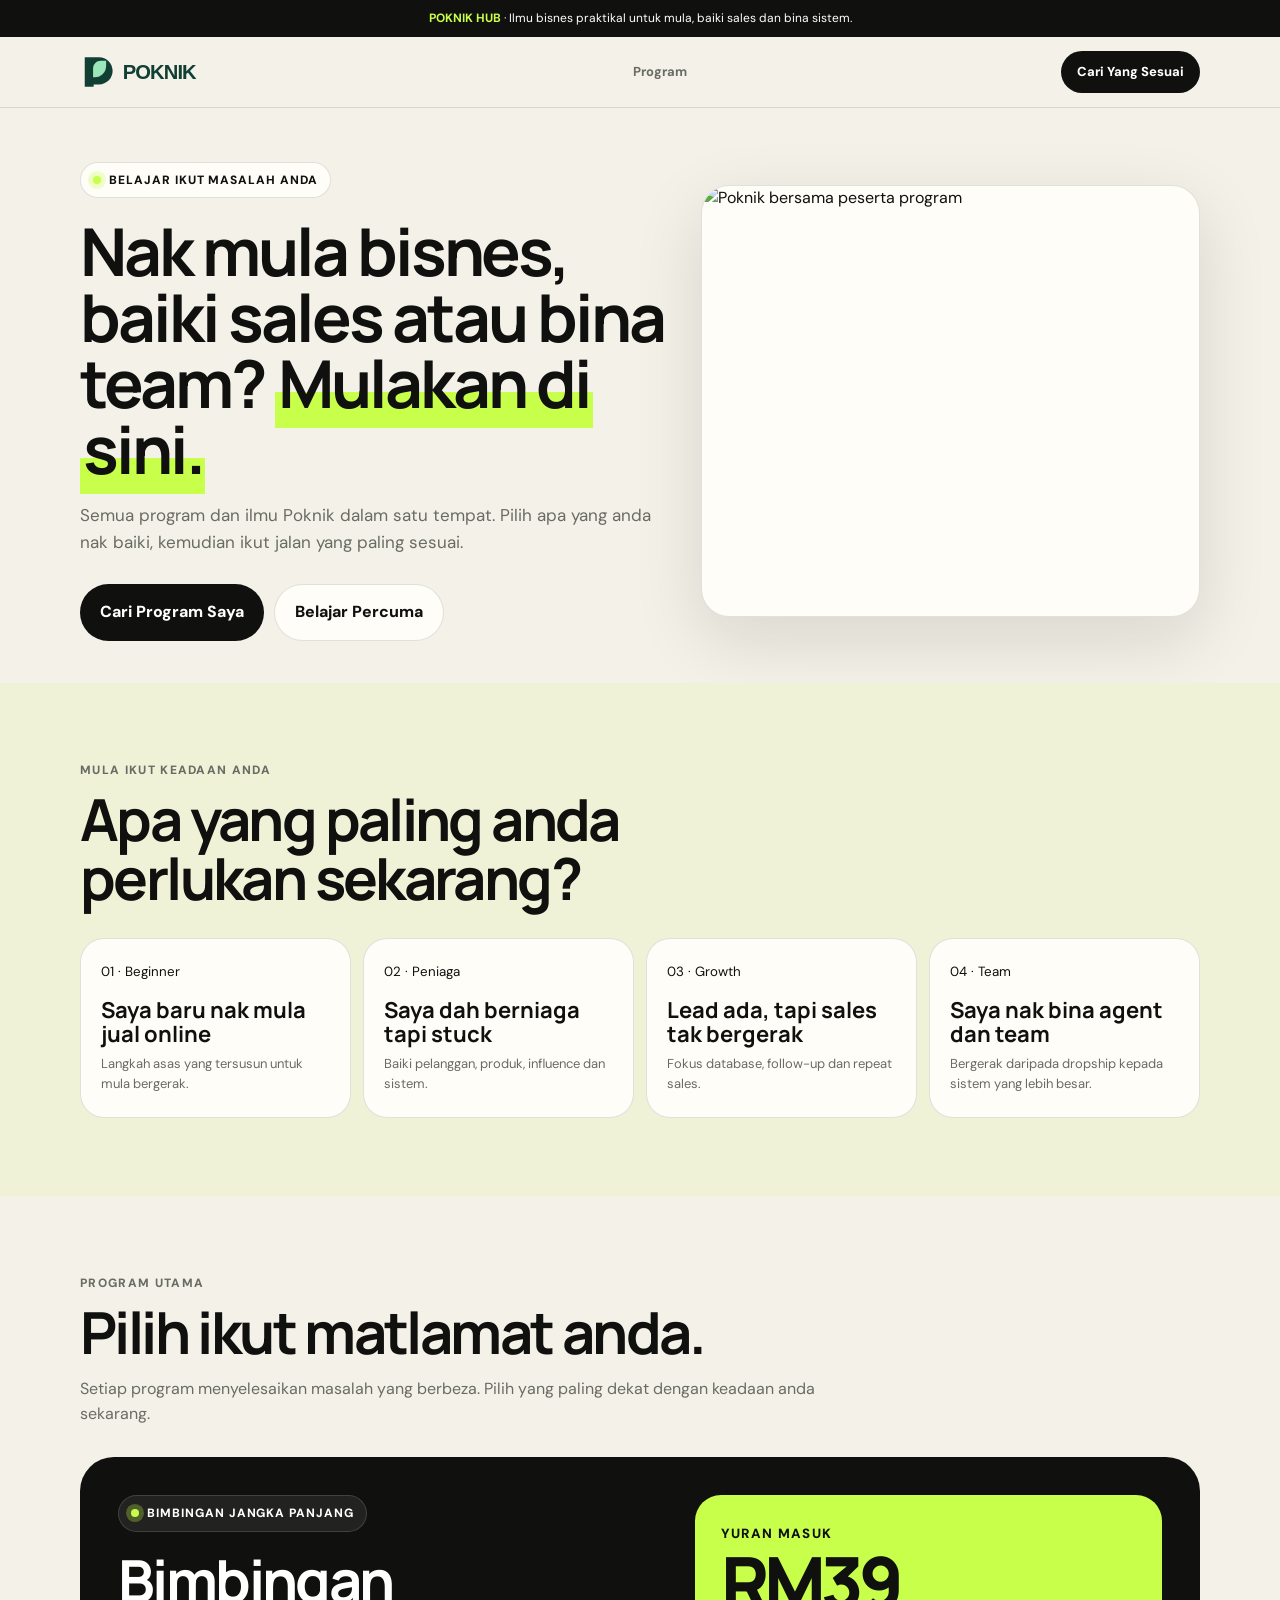
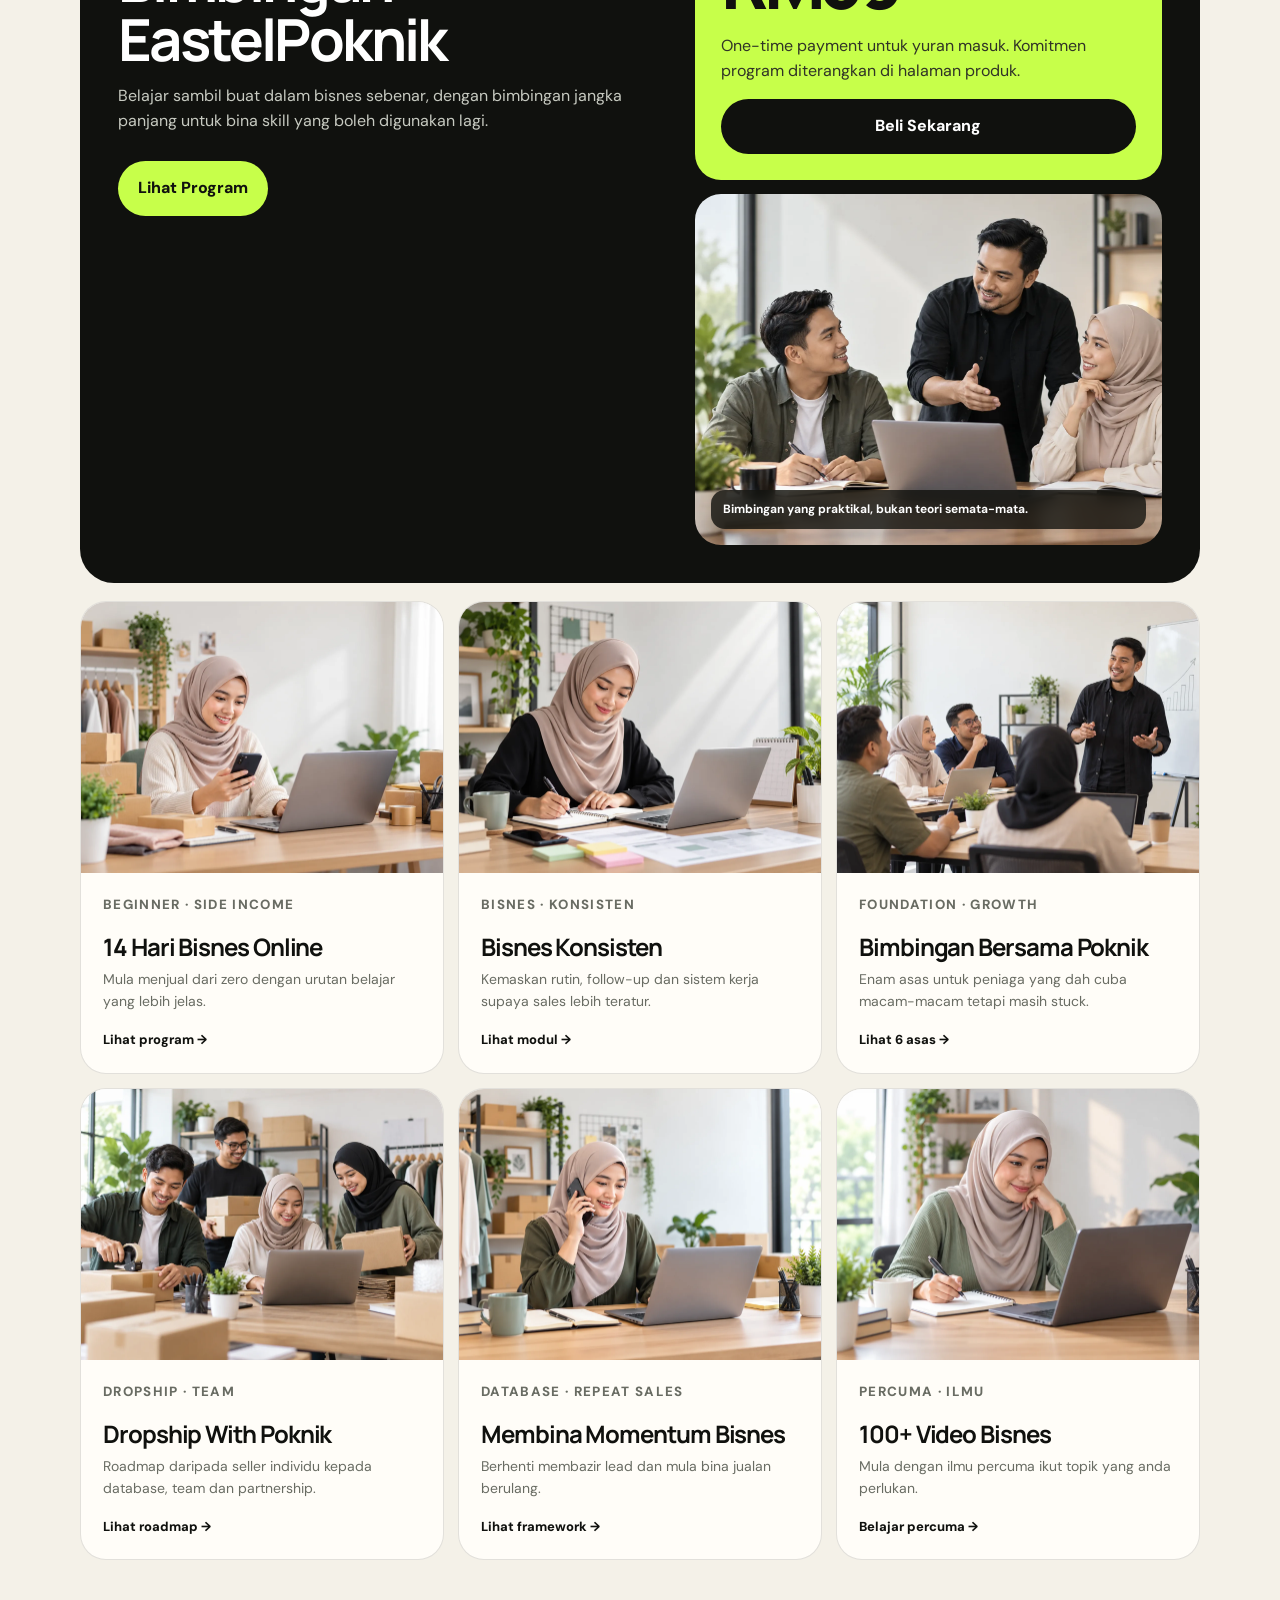
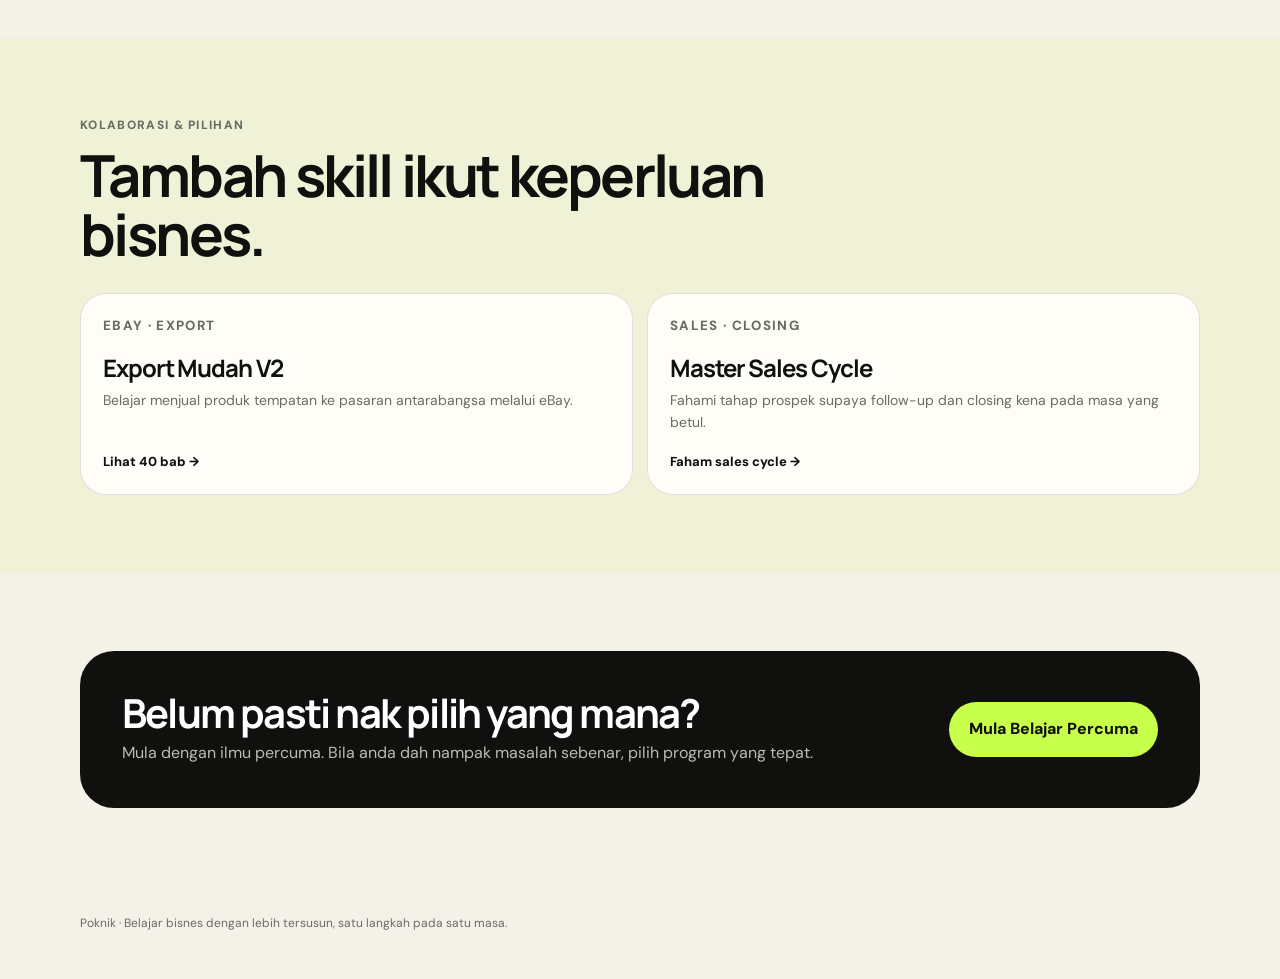
==== commit 11408df6: "Add product imagery to Poknik Hub homepage" ====
--- a/index.html
+++ b/index.html
@@ -1 +1 @@
-<!doctype html><html lang="ms"><head><meta charset="utf-8"><meta name="viewport" content="width=device-width,initial-scale=1"><meta name="theme-color" content="#123f34"><meta name="description" content="Poknik Hub — program, ilmu dan panduan bisnes Poknik untuk mula berniaga, baiki sales dan bina sistem."><title>Poknik Hub — Mula, Baiki Sales & Bina Bisnes</title><link rel="icon" href="assets/poknik-mark.svg" type="image/svg+xml"><link rel="stylesheet" href="assets/product.css"><link rel="stylesheet" href="assets/polish.css"><style>:root{--bg:#f4f1e8;--paper:#fffdf8;--ink:#10110e;--muted:#696c63;--accent:#c7ff4a;--accent2:#e5ffad;--dark:#10110e}.program-grid{display:grid;grid-template-columns:repeat(3,1fr);gap:14px}.program{background:var(--paper);border:1px solid var(--line);border-radius:26px;padding:22px;display:flex;flex-direction:column;min-height:235px;transition:.18s}.program:hover{transform:translateY(-4px);box-shadow:var(--shadow)}.program small{font-weight:800;text-transform:uppercase;letter-spacing:.1em;color:var(--muted)}.program h3{font-size:24px;line-height:1.05;margin:18px 0 10px}.program p{font-size:14px;color:var(--muted);margin:0 0 18px}.program .link{margin-top:auto;font-weight:800;font-size:13px}.path-grid{display:grid;grid-template-columns:repeat(4,1fr);gap:12px}.path{background:var(--paper);border:1px solid var(--line);border-radius:24px;padding:20px;min-height:180px}.path b{display:block;font-family:'Manrope';font-size:22px;line-height:1.05;margin:16px 0 8px}.path p{font-size:13px;color:var(--muted);margin:0}.feature{background:var(--dark);color:#fff;border-radius:34px;padding:38px;display:grid;grid-template-columns:1.15fr .85fr;gap:28px;align-items:center}.feature p{color:#c7cac1}.feature-box{background:var(--accent);color:var(--ink);border-radius:26px;padding:26px}.feature-box .price{font-size:72px}.feature-box p{color:#303327}.feature-box .btn{width:100%}@media(max-width:900px){.program-grid{grid-template-columns:1fr 1fr}.path-grid{grid-template-columns:1fr 1fr}.feature{grid-template-columns:1fr}}@media(max-width:620px){.program-grid,.path-grid{grid-template-columns:1fr}}</style></head><body><div class="topbar"><b>POKNIK HUB</b> · Ilmu bisnes praktikal untuk mula, baiki sales dan bina sistem.</div><header><div class="wrap"><nav><a class="brand" href="#top"><img src="assets/poknik-logo.svg" alt="Poknik"></a><a class="back" href="#program">Program</a><a class="navcta" href="#mula">Cari Yang Sesuai</a></nav></div></header><main id="top"><section class="hero"><div class="wrap hero-grid"><div><span class="eyebrow"><span class="pulse"></span> Belajar ikut masalah anda</span><h1>Nak mula bisnes, baiki sales atau bina team? <em>Mulakan di sini.</em></h1><p class="lead">Semua program dan ilmu Poknik dalam satu tempat. Pilih apa yang anda nak baiki, kemudian ikut jalan yang paling sesuai.</p><div class="hero-actions"><a class="btn btn-primary" href="#mula">Cari Program Saya</a><a class="btn btn-ghost" href="produk/100-video-bisnes/">Belajar Percuma</a></div></div><div class="hero-photo"><img src="https://i.imgur.com/42hAxpt.jpg" alt="Poknik bersama peserta program" loading="eager"></div></div></section><section class="section alt" id="mula"><div class="wrap"><div class="section-head"><div class="kicker">Mula ikut keadaan anda</div><h2>Apa yang paling anda perlukan sekarang?</h2></div><div class="path-grid"><a class="path" href="produk/14-hari-bisnes-online/"><small>01 · Beginner</small><b>Saya baru nak mula jual online</b><p>Langkah asas yang tersusun untuk mula bergerak.</p></a><a class="path" href="produk/bimbingan-bisnes/"><small>02 · Peniaga</small><b>Saya dah berniaga tapi stuck</b><p>Baiki pelanggan, produk, influence dan sistem.</p></a><a class="path" href="produk/membina-momentum-bisnes/"><small>03 · Growth</small><b>Lead ada, tapi sales tak bergerak</b><p>Fokus database, follow-up dan repeat sales.</p></a><a class="path" href="produk/dropship-with-poknik/"><small>04 · Team</small><b>Saya nak bina agent dan team</b><p>Bergerak daripada dropship kepada sistem yang lebih besar.</p></a></div></div></section><section class="section" id="program"><div class="wrap"><div class="section-head"><div class="kicker">Program utama</div><h2>Pilih ikut matlamat anda.</h2><p class="muted">Setiap program menyelesaikan masalah yang berbeza. Pilih yang paling dekat dengan keadaan anda sekarang.</p></div><div class="feature"><div><span class="eyebrow" style="background:rgba(255,255,255,.08);border-color:rgba(255,255,255,.14);color:#fff"><span class="pulse"></span> Bimbingan jangka panjang</span><h2 style="margin-top:18px">Bimbingan EastelPoknik</h2><p>Belajar sambil buat dalam bisnes sebenar, dengan bimbingan jangka panjang untuk bina skill yang boleh digunakan lagi.</p><div class="hero-actions"><a class="btn btn-accent" href="produk/eastelpoknik/">Lihat Program</a></div></div><div class="feature-box"><small style="font-weight:800;text-transform:uppercase;letter-spacing:.1em">Yuran masuk</small><div class="price">RM39</div><p>One-time payment untuk yuran masuk. Komitmen program diterangkan di halaman produk.</p><a class="btn btn-primary" href="checkout/?product=eastelpoknik">Beli Sekarang</a></div></div><div style="height:18px"></div><div class="program-grid"><a class="program" href="produk/14-hari-bisnes-online/"><small>Beginner · side income</small><h3>14 Hari Bisnes Online</h3><p>Mula menjual dari zero dengan urutan belajar yang lebih jelas.</p><span class="link">Lihat program →</span></a><a class="program" href="produk/modul-bisnes-konsisten/"><small>Bisnes · konsisten</small><h3>Bisnes Konsisten</h3><p>Kemaskan rutin, follow-up dan sistem kerja supaya sales lebih teratur.</p><span class="link">Lihat modul →</span></a><a class="program" href="produk/bimbingan-bisnes/"><small>Foundation · growth</small><h3>Bimbingan Bersama Poknik</h3><p>Enam asas untuk peniaga yang dah cuba macam-macam tetapi masih stuck.</p><span class="link">Lihat 6 asas →</span></a><a class="program" href="produk/dropship-with-poknik/"><small>Dropship · team</small><h3>Dropship With Poknik</h3><p>Roadmap daripada seller individu kepada database, team dan partnership.</p><span class="link">Lihat roadmap →</span></a><a class="program" href="produk/membina-momentum-bisnes/"><small>Database · repeat sales</small><h3>Membina Momentum Bisnes</h3><p>Berhenti membazir lead dan mula bina jualan berulang.</p><span class="link">Lihat framework →</span></a><a class="program" href="produk/100-video-bisnes/"><small>Percuma · ilmu</small><h3>100+ Video Bisnes</h3><p>Mula dengan ilmu percuma ikut topik yang anda perlukan.</p><span class="link">Belajar percuma →</span></a></div></div></section><section class="section alt"><div class="wrap"><div class="section-head"><div class="kicker">Kolaborasi & pilihan</div><h2>Tambah skill ikut keperluan bisnes.</h2></div><div class="program-grid" style="grid-template-columns:repeat(2,1fr)"><a class="program" href="produk/export-mudah/"><small>eBay · export</small><h3>Export Mudah V2</h3><p>Belajar menjual produk tempatan ke pasaran antarabangsa melalui eBay.</p><span class="link">Lihat 40 bab →</span></a><a class="program" href="produk/master-sales-cycle/"><small>Sales · closing</small><h3>Master Sales Cycle</h3><p>Fahami tahap prospek supaya follow-up dan closing kena pada masa yang betul.</p><span class="link">Faham sales cycle →</span></a></div></div></section><section class="section"><div class="wrap"><div class="finalbox"><div><h2 style="margin:0;font-size:40px">Belum pasti nak pilih yang mana?</h2><p>Mula dengan ilmu percuma. Bila anda dah nampak masalah sebenar, pilih program yang tepat.</p></div><a class="btn btn-accent" href="produk/100-video-bisnes/">Mula Belajar Percuma</a></div></div></section></main><footer><div class="wrap">Poknik · Belajar bisnes dengan lebih tersusun, satu langkah pada satu masa.</div></footer></body></html>+<!doctype html><html lang="ms"><head><meta charset="utf-8"><meta name="viewport" content="width=device-width,initial-scale=1"><meta name="theme-color" content="#123f34"><meta name="description" content="Poknik Hub — program, ilmu dan panduan bisnes Poknik untuk mula berniaga, baiki sales dan bina sistem."><title>Poknik Hub — Mula, Baiki Sales & Bina Bisnes</title><link rel="icon" href="assets/poknik-mark.svg" type="image/svg+xml"><link rel="stylesheet" href="assets/product.css"><link rel="stylesheet" href="assets/polish.css"><style>:root{--bg:#f4f1e8;--paper:#fffdf8;--ink:#10110e;--muted:#696c63;--accent:#c7ff4a;--accent2:#e5ffad;--dark:#10110e}.program-grid{display:grid;grid-template-columns:repeat(3,1fr);gap:14px}.program{background:var(--paper);border:1px solid var(--line);border-radius:26px;padding:0;display:flex;flex-direction:column;overflow:hidden;min-height:100%;transition:.18s}.program:hover{transform:translateY(-4px);box-shadow:var(--shadow)}.program-media{aspect-ratio:4/3;overflow:hidden;background:#ece8df}.program-media img{width:100%;height:100%;object-fit:cover;display:block;transition:transform .35s ease}.program:hover .program-media img{transform:scale(1.035)}.program-content{padding:22px;display:flex;flex-direction:column;flex:1}.program small{font-weight:800;text-transform:uppercase;letter-spacing:.1em;color:var(--muted)}.program h3{font-size:24px;line-height:1.05;margin:18px 0 10px}.program p{font-size:14px;color:var(--muted);margin:0 0 18px}.program .link{margin-top:auto;font-weight:800;font-size:13px}.path-grid{display:grid;grid-template-columns:repeat(4,1fr);gap:12px}.path{background:var(--paper);border:1px solid var(--line);border-radius:24px;padding:20px;min-height:180px}.path b{display:block;font-family:'Manrope';font-size:22px;line-height:1.05;margin:16px 0 8px}.path p{font-size:13px;color:var(--muted);margin:0}.feature{background:var(--dark);color:#fff;border-radius:34px;padding:38px;display:grid;grid-template-columns:1.08fr .92fr;gap:28px;align-items:stretch}.feature p{color:#c7cac1}.feature-side{display:grid;gap:14px;grid-template-rows:auto 1fr}.feature-box{background:var(--accent);color:var(--ink);border-radius:26px;padding:26px}.feature-box .price{font-size:72px}.feature-box p{color:#303327}.feature-box .btn{width:100%}.feature-media{border-radius:26px;overflow:hidden;min-height:230px;background:#1a1c17}.feature-media img{width:100%;height:100%;object-fit:cover;display:block}.feature-media-wrap{position:relative}.feature-media-wrap:after{content:'Bimbingan yang praktikal, bukan teori semata-mata.';position:absolute;left:16px;right:16px;bottom:16px;padding:10px 12px;border-radius:14px;background:rgba(16,17,14,.78);color:#fff;font-size:12px;font-weight:700;backdrop-filter:blur(8px)}@media(max-width:900px){.program-grid{grid-template-columns:1fr 1fr}.path-grid{grid-template-columns:1fr 1fr}.feature{grid-template-columns:1fr}.feature-side{grid-template-columns:1fr 1fr;grid-template-rows:1fr}}@media(max-width:620px){.program-grid,.path-grid{grid-template-columns:1fr}.feature-side{grid-template-columns:1fr}.feature-media{min-height:220px}}</style></head><body><div class="topbar"><b>POKNIK HUB</b> · Ilmu bisnes praktikal untuk mula, baiki sales dan bina sistem.</div><header><div class="wrap"><nav><a class="brand" href="#top"><img src="assets/poknik-logo.svg" alt="Poknik"></a><a class="back" href="#program">Program</a><a class="navcta" href="#mula">Cari Yang Sesuai</a></nav></div></header><main id="top"><section class="hero"><div class="wrap hero-grid"><div><span class="eyebrow"><span class="pulse"></span> Belajar ikut masalah anda</span><h1>Nak mula bisnes, baiki sales atau bina team? <em>Mulakan di sini.</em></h1><p class="lead">Semua program dan ilmu Poknik dalam satu tempat. Pilih apa yang anda nak baiki, kemudian ikut jalan yang paling sesuai.</p><div class="hero-actions"><a class="btn btn-primary" href="#mula">Cari Program Saya</a><a class="btn btn-ghost" href="produk/100-video-bisnes/">Belajar Percuma</a></div></div><div class="hero-photo"><img src="https://i.imgur.com/42hAxpt.jpg" alt="Poknik bersama peserta program" loading="eager"></div></div></section><section class="section alt" id="mula"><div class="wrap"><div class="section-head"><div class="kicker">Mula ikut keadaan anda</div><h2>Apa yang paling anda perlukan sekarang?</h2></div><div class="path-grid"><a class="path" href="produk/14-hari-bisnes-online/"><small>01 · Beginner</small><b>Saya baru nak mula jual online</b><p>Langkah asas yang tersusun untuk mula bergerak.</p></a><a class="path" href="produk/bimbingan-bisnes/"><small>02 · Peniaga</small><b>Saya dah berniaga tapi stuck</b><p>Baiki pelanggan, produk, influence dan sistem.</p></a><a class="path" href="produk/membina-momentum-bisnes/"><small>03 · Growth</small><b>Lead ada, tapi sales tak bergerak</b><p>Fokus database, follow-up dan repeat sales.</p></a><a class="path" href="produk/dropship-with-poknik/"><small>04 · Team</small><b>Saya nak bina agent dan team</b><p>Bergerak daripada dropship kepada sistem yang lebih besar.</p></a></div></div></section><section class="section" id="program"><div class="wrap"><div class="section-head"><div class="kicker">Program utama</div><h2>Pilih ikut matlamat anda.</h2><p class="muted">Setiap program menyelesaikan masalah yang berbeza. Pilih yang paling dekat dengan keadaan anda sekarang.</p></div><div class="feature"><div><span class="eyebrow" style="background:rgba(255,255,255,.08);border-color:rgba(255,255,255,.14);color:#fff"><span class="pulse"></span> Bimbingan jangka panjang</span><h2 style="margin-top:18px">Bimbingan EastelPoknik</h2><p>Belajar sambil buat dalam bisnes sebenar, dengan bimbingan jangka panjang untuk bina skill yang boleh digunakan lagi.</p><div class="hero-actions"><a class="btn btn-accent" href="produk/eastelpoknik/">Lihat Program</a></div></div><div class="feature-side"><div class="feature-box"><small style="font-weight:800;text-transform:uppercase;letter-spacing:.1em">Yuran masuk</small><div class="price">RM39</div><p>One-time payment untuk yuran masuk. Komitmen program diterangkan di halaman produk.</p><a class="btn btn-primary" href="checkout/?product=eastelpoknik">Beli Sekarang</a></div><div class="feature-media feature-media-wrap"><img src="assets/images/products/eastelpoknik-mentoring.webp" alt="Sesi bimbingan dan perbincangan bisnes bersama mentor" loading="lazy" decoding="async"></div></div></div><div style="height:18px"></div><div class="program-grid"><a class="program" href="produk/14-hari-bisnes-online/"><div class="program-media"><img src="assets/images/products/14-hari-bisnes-online.webp" alt="Usahawan baru belajar memulakan jualan online" loading="lazy" decoding="async"></div><div class="program-content"><small>Beginner · side income</small><h3>14 Hari Bisnes Online</h3><p>Mula menjual dari zero dengan urutan belajar yang lebih jelas.</p><span class="link">Lihat program →</span></div></a><a class="program" href="produk/modul-bisnes-konsisten/"><div class="program-media"><img src="assets/images/products/bisnes-konsisten.webp" alt="Peniaga menyusun rutin dan perancangan bisnes" loading="lazy" decoding="async"></div><div class="program-content"><small>Bisnes · konsisten</small><h3>Bisnes Konsisten</h3><p>Kemaskan rutin, follow-up dan sistem kerja supaya sales lebih teratur.</p><span class="link">Lihat modul →</span></div></a><a class="program" href="produk/bimbingan-bisnes/"><div class="program-media"><img src="assets/images/products/bimbingan-bersama-poknik.webp" alt="Sesi bimbingan bisnes bersama peserta" loading="lazy" decoding="async"></div><div class="program-content"><small>Foundation · growth</small><h3>Bimbingan Bersama Poknik</h3><p>Enam asas untuk peniaga yang dah cuba macam-macam tetapi masih stuck.</p><span class="link">Lihat 6 asas →</span></div></a><a class="program" href="produk/dropship-with-poknik/"><div class="program-media"><img src="assets/images/products/dropship-with-poknik.webp" alt="Team ecommerce mengurus dan membungkus pesanan" loading="lazy" decoding="async"></div><div class="program-content"><small>Dropship · team</small><h3>Dropship With Poknik</h3><p>Roadmap daripada seller individu kepada database, team dan partnership.</p><span class="link">Lihat roadmap →</span></div></a><a class="program" href="produk/membina-momentum-bisnes/"><div class="program-media"><img src="assets/images/products/membina-momentum-bisnes.webp" alt="Peniaga membuat follow-up pelanggan dan mengurus jualan" loading="lazy" decoding="async"></div><div class="program-content"><small>Database · repeat sales</small><h3>Membina Momentum Bisnes</h3><p>Berhenti membazir lead dan mula bina jualan berulang.</p><span class="link">Lihat framework →</span></div></a><a class="program" href="produk/100-video-bisnes/"><div class="program-media"><img src="assets/images/products/100-video-bisnes.webp" alt="Belajar ilmu bisnes melalui video dan nota" loading="lazy" decoding="async"></div><div class="program-content"><small>Percuma · ilmu</small><h3>100+ Video Bisnes</h3><p>Mula dengan ilmu percuma ikut topik yang anda perlukan.</p><span class="link">Belajar percuma →</span></div></a></div></div></section><section class="section alt"><div class="wrap"><div class="section-head"><div class="kicker">Kolaborasi & pilihan</div><h2>Tambah skill ikut keperluan bisnes.</h2></div><div class="program-grid" style="grid-template-columns:repeat(2,1fr)"><a class="program" href="produk/export-mudah/"><div class="program-content"><small>eBay · export</small><h3>Export Mudah V2</h3><p>Belajar menjual produk tempatan ke pasaran antarabangsa melalui eBay.</p><span class="link">Lihat 40 bab →</span></div></a><a class="program" href="produk/master-sales-cycle/"><div class="program-content"><small>Sales · closing</small><h3>Master Sales Cycle</h3><p>Fahami tahap prospek supaya follow-up dan closing kena pada masa yang betul.</p><span class="link">Faham sales cycle →</span></div></a></div></div></section><section class="section"><div class="wrap"><div class="finalbox"><div><h2 style="margin:0;font-size:40px">Belum pasti nak pilih yang mana?</h2><p>Mula dengan ilmu percuma. Bila anda dah nampak masalah sebenar, pilih program yang tepat.</p></div><a class="btn btn-accent" href="produk/100-video-bisnes/">Mula Belajar Percuma</a></div></div></section></main><footer><div class="wrap">Poknik · Belajar bisnes dengan lebih tersusun, satu langkah pada satu masa.</div></footer></body></html>
--- a/assets/polish.css
+++ b/assets/polish.css
@@ -1 +1 @@
-.brand img{height:38px;width:auto;display:block}.brand{min-width:122px}.hero{padding:54px 0 42px}.hero-grid{gap:36px}h1{font-size:clamp(40px,5.2vw,66px)!important;line-height:1!important;max-width:760px}.hero h1 em{font-style:normal!important;background:linear-gradient(transparent 60%,var(--accent) 60%)!important;padding:0 .04em;-webkit-box-decoration-break:clone;box-decoration-break:clone}.lead{font-size:17px;line-height:1.58}.hero-photo,.stock-shot{border-radius:28px;overflow:hidden;border:1px solid var(--line);background:var(--paper);box-shadow:var(--shadow)}.hero-photo img{width:100%;height:430px;object-fit:cover}.stock-shot{margin-top:24px}.stock-shot img{width:100%;height:290px;object-fit:cover}.stock-shot figcaption{font-size:11px;color:var(--muted);padding:10px 12px}.buy-now{background:var(--dark)!important;color:#fff!important}.pricebox .buy-now{background:var(--dark)!important;color:#fff!important}.price-sub{font-size:12px;color:color-mix(in srgb,var(--ink) 70%,transparent);position:relative;z-index:2}.checkout-trust{display:flex;gap:8px;flex-wrap:wrap;margin-top:14px;position:relative;z-index:2}.checkout-trust span{font-size:11px;font-weight:800;background:rgba(255,255,255,.55);border-radius:999px;padding:7px 10px}.hero .visual{min-height:390px}.hero .visual-card{min-height:350px}.finalbox h2{max-width:760px}@media(max-width:900px){.hero-photo img{height:360px}}@media(max-width:620px){h1{font-size:42px!important}.hero{padding:38px 0 30px}.hero-photo img{height:300px}.stock-shot img{height:220px}.brand img{height:33px}}+.brand img{height:38px;width:auto;display:block}.brand{min-width:122px}.hero{padding:54px 0 42px}.hero-grid{gap:36px}h1{font-size:clamp(40px,5.2vw,66px)!important;line-height:1!important;max-width:760px}.hero h1 em{font-style:normal!important;background:linear-gradient(transparent 60%,var(--accent) 60%)!important;padding:0 .04em;-webkit-box-decoration-break:clone;box-decoration-break:clone}.lead{font-size:17px;line-height:1.58}.hero-photo,.stock-shot{border-radius:28px;overflow:hidden;border:1px solid var(--line);background:var(--paper);box-shadow:var(--shadow)}.hero-photo img{width:100%;height:430px;object-fit:cover}.stock-shot{margin-top:24px}.stock-shot img{width:100%;height:290px;object-fit:cover}.stock-shot figcaption{font-size:11px;color:var(--muted);padding:10px 12px}.buy-now{background:var(--dark)!important;color:#fff!important}.pricebox .buy-now{background:var(--dark)!important;color:#fff!important}.price-sub{font-size:12px;color:color-mix(in srgb,var(--ink) 70%,transparent);position:relative;z-index:2}.checkout-trust{display:flex;gap:8px;flex-wrap:wrap;margin-top:14px;position:relative;z-index:2}.checkout-trust span{font-size:11px;font-weight:800;background:rgba(255,255,255,.55);border-radius:999px;padding:7px 10px}.hero .visual{min-height:390px}.hero .visual-card{min-height:350px}.finalbox h2{max-width:760px}.conversion-photo{padding:10px}.conversion-photo img{width:100%;aspect-ratio:4/5;object-fit:cover;border-radius:20px}.conversion-photo .asset-note{font-size:12px;line-height:1.45;padding:12px 8px 4px;color:var(--muted);font-weight:600}@media(max-width:900px){.hero-photo img{height:360px}}@media(max-width:620px){h1{font-size:42px!important}.hero{padding:38px 0 30px}.hero-photo img{height:300px}.stock-shot img{height:220px}.brand img{height:33px}.conversion-photo img{aspect-ratio:16/11;object-position:center 40%}}
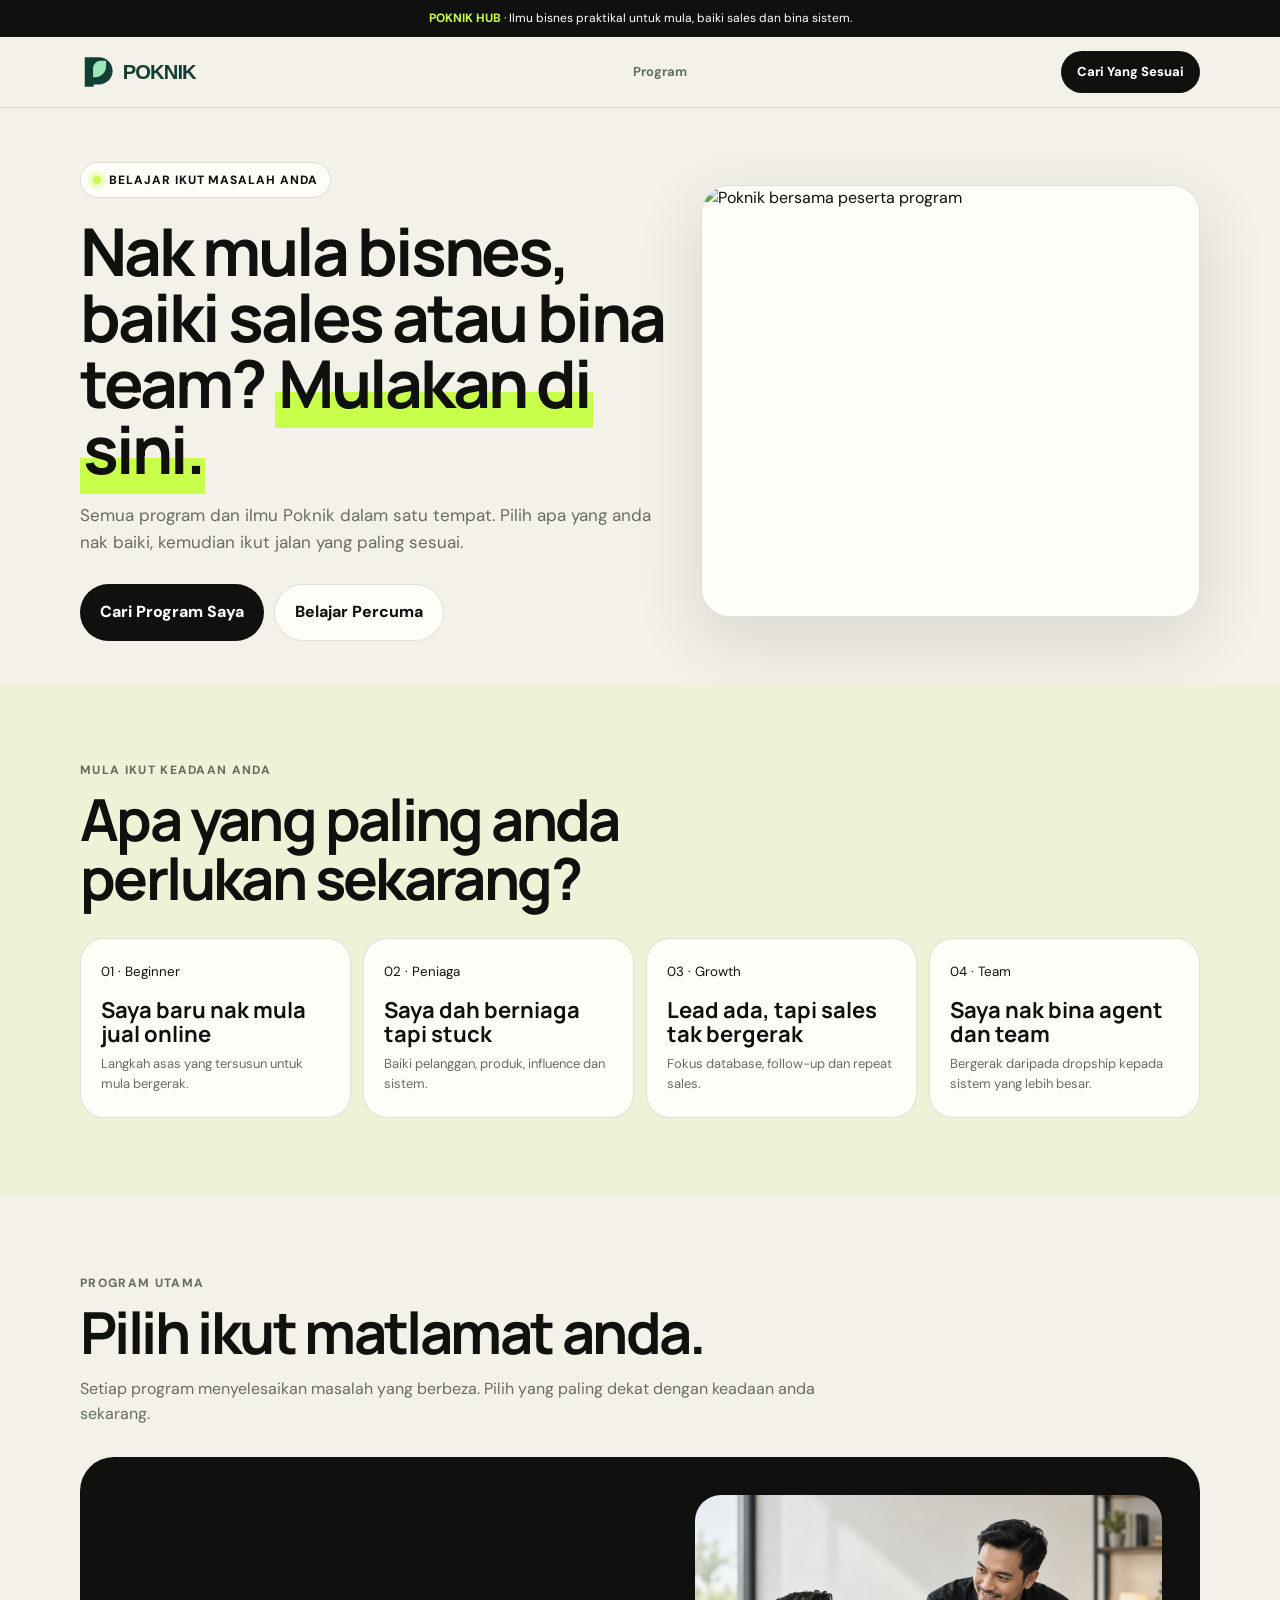
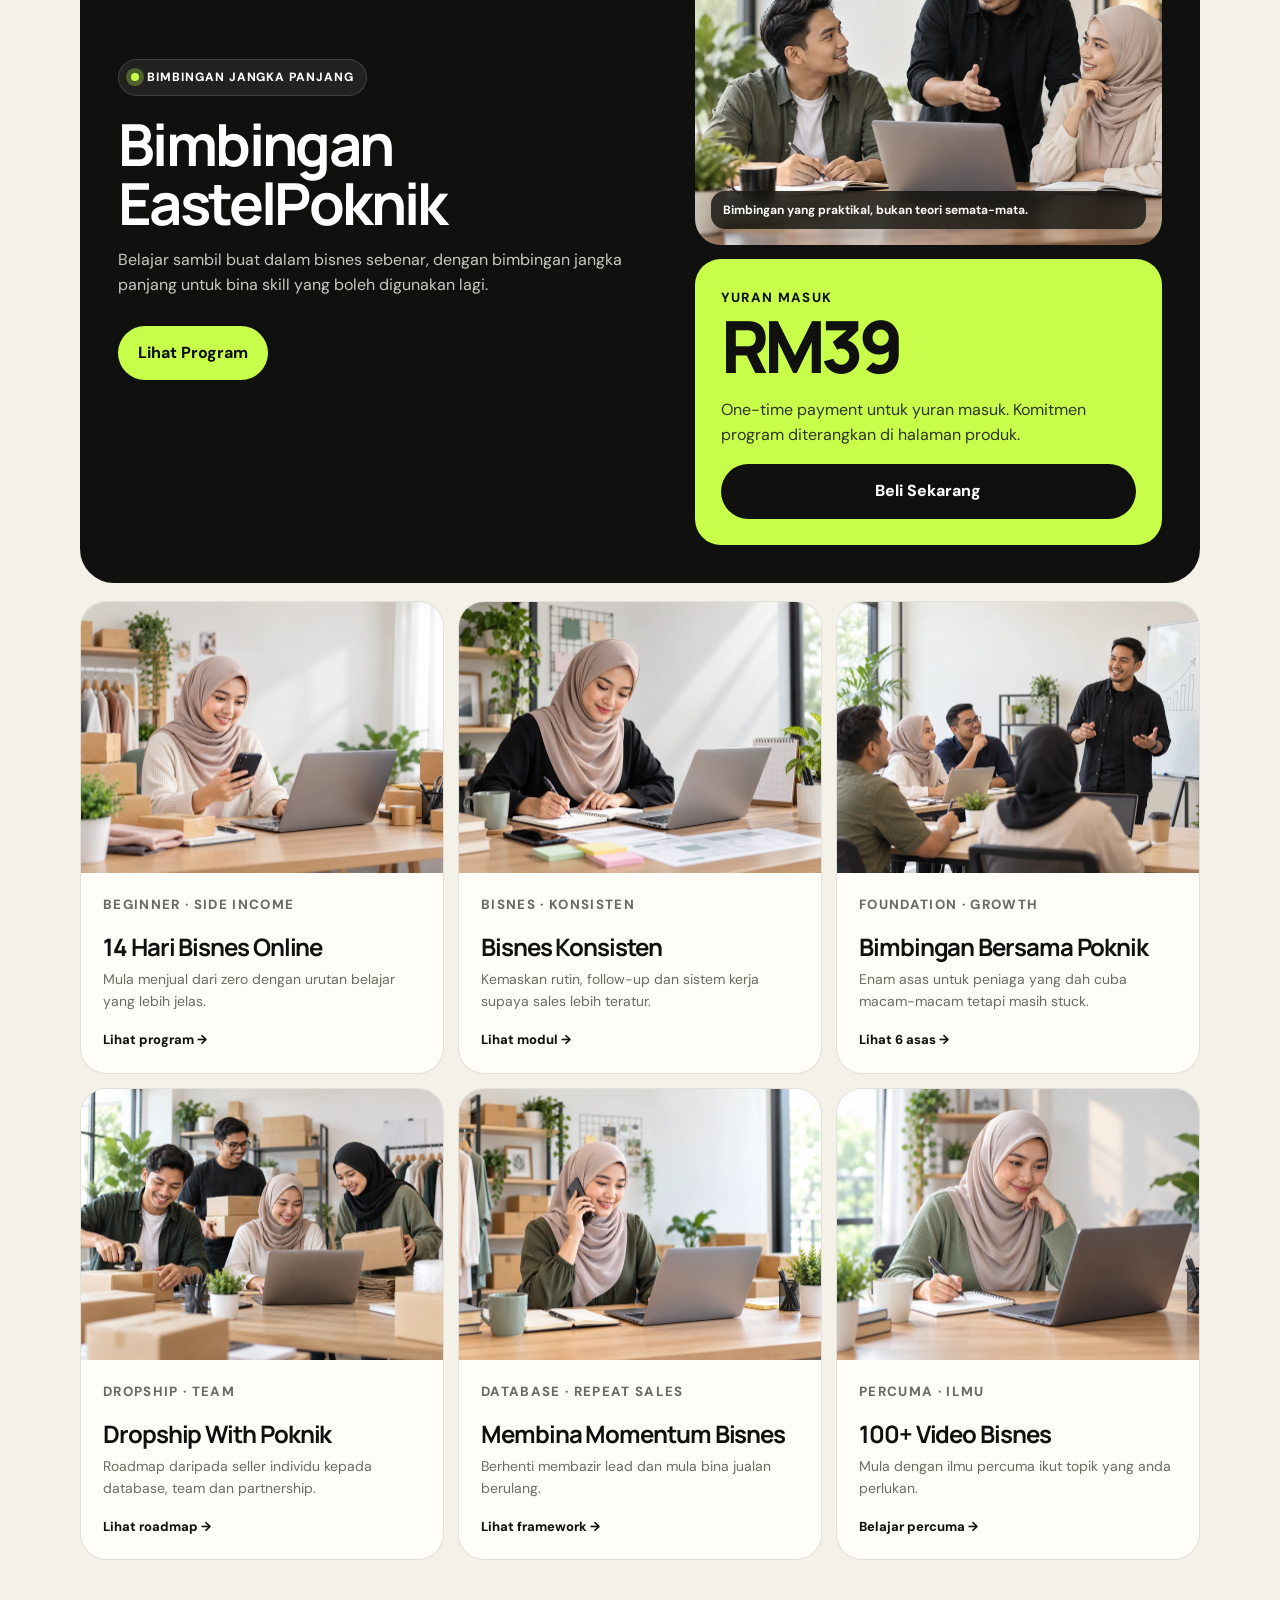
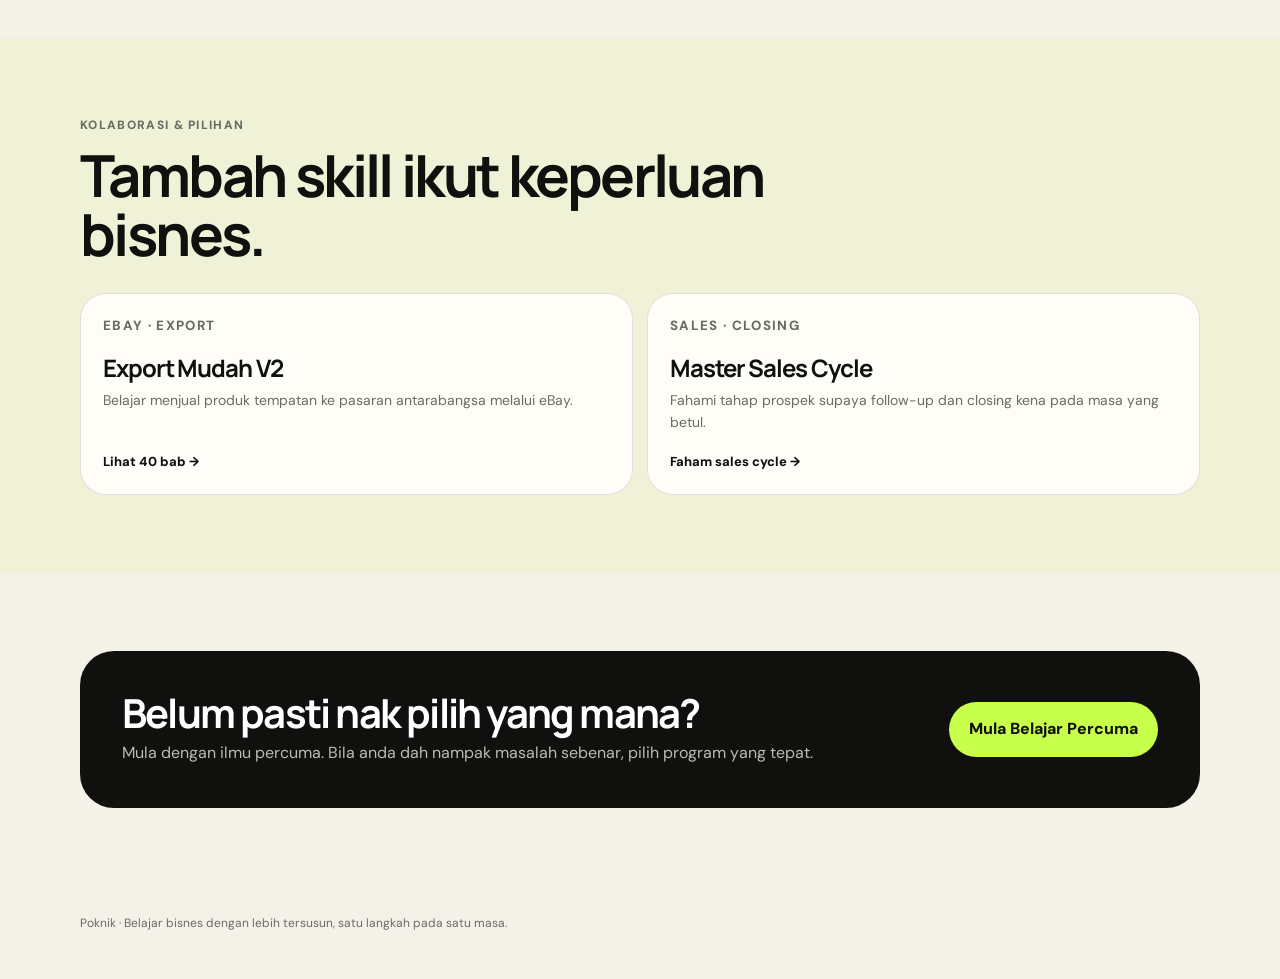
==== commit f9fac0d5: "Switch Eastel feature image and pricing layout" ====
--- a/index.html
+++ b/index.html
@@ -1 +1 @@
-<!doctype html><html lang="ms"><head><meta charset="utf-8"><meta name="viewport" content="width=device-width,initial-scale=1"><meta name="theme-color" content="#123f34"><meta name="description" content="Poknik Hub — program, ilmu dan panduan bisnes Poknik untuk mula berniaga, baiki sales dan bina sistem."><title>Poknik Hub — Mula, Baiki Sales & Bina Bisnes</title><link rel="icon" href="assets/poknik-mark.svg" type="image/svg+xml"><link rel="stylesheet" href="assets/product.css"><link rel="stylesheet" href="assets/polish.css"><style>:root{--bg:#f4f1e8;--paper:#fffdf8;--ink:#10110e;--muted:#696c63;--accent:#c7ff4a;--accent2:#e5ffad;--dark:#10110e}.program-grid{display:grid;grid-template-columns:repeat(3,1fr);gap:14px}.program{background:var(--paper);border:1px solid var(--line);border-radius:26px;padding:0;display:flex;flex-direction:column;overflow:hidden;min-height:100%;transition:.18s}.program:hover{transform:translateY(-4px);box-shadow:var(--shadow)}.program-media{aspect-ratio:4/3;overflow:hidden;background:#ece8df}.program-media img{width:100%;height:100%;object-fit:cover;display:block;transition:transform .35s ease}.program:hover .program-media img{transform:scale(1.035)}.program-content{padding:22px;display:flex;flex-direction:column;flex:1}.program small{font-weight:800;text-transform:uppercase;letter-spacing:.1em;color:var(--muted)}.program h3{font-size:24px;line-height:1.05;margin:18px 0 10px}.program p{font-size:14px;color:var(--muted);margin:0 0 18px}.program .link{margin-top:auto;font-weight:800;font-size:13px}.path-grid{display:grid;grid-template-columns:repeat(4,1fr);gap:12px}.path{background:var(--paper);border:1px solid var(--line);border-radius:24px;padding:20px;min-height:180px}.path b{display:block;font-family:'Manrope';font-size:22px;line-height:1.05;margin:16px 0 8px}.path p{font-size:13px;color:var(--muted);margin:0}.feature{background:var(--dark);color:#fff;border-radius:34px;padding:38px;display:grid;grid-template-columns:1.08fr .92fr;gap:28px;align-items:stretch}.feature p{color:#c7cac1}.feature-side{display:grid;gap:14px;grid-template-rows:auto 1fr}.feature-box{background:var(--accent);color:var(--ink);border-radius:26px;padding:26px}.feature-box .price{font-size:72px}.feature-box p{color:#303327}.feature-box .btn{width:100%}.feature-media{border-radius:26px;overflow:hidden;min-height:230px;background:#1a1c17}.feature-media img{width:100%;height:100%;object-fit:cover;display:block}.feature-media-wrap{position:relative}.feature-media-wrap:after{content:'Bimbingan yang praktikal, bukan teori semata-mata.';position:absolute;left:16px;right:16px;bottom:16px;padding:10px 12px;border-radius:14px;background:rgba(16,17,14,.78);color:#fff;font-size:12px;font-weight:700;backdrop-filter:blur(8px)}@media(max-width:900px){.program-grid{grid-template-columns:1fr 1fr}.path-grid{grid-template-columns:1fr 1fr}.feature{grid-template-columns:1fr}.feature-side{grid-template-columns:1fr 1fr;grid-template-rows:1fr}}@media(max-width:620px){.program-grid,.path-grid{grid-template-columns:1fr}.feature-side{grid-template-columns:1fr}.feature-media{min-height:220px}}</style></head><body><div class="topbar"><b>POKNIK HUB</b> · Ilmu bisnes praktikal untuk mula, baiki sales dan bina sistem.</div><header><div class="wrap"><nav><a class="brand" href="#top"><img src="assets/poknik-logo.svg" alt="Poknik"></a><a class="back" href="#program">Program</a><a class="navcta" href="#mula">Cari Yang Sesuai</a></nav></div></header><main id="top"><section class="hero"><div class="wrap hero-grid"><div><span class="eyebrow"><span class="pulse"></span> Belajar ikut masalah anda</span><h1>Nak mula bisnes, baiki sales atau bina team? <em>Mulakan di sini.</em></h1><p class="lead">Semua program dan ilmu Poknik dalam satu tempat. Pilih apa yang anda nak baiki, kemudian ikut jalan yang paling sesuai.</p><div class="hero-actions"><a class="btn btn-primary" href="#mula">Cari Program Saya</a><a class="btn btn-ghost" href="produk/100-video-bisnes/">Belajar Percuma</a></div></div><div class="hero-photo"><img src="https://i.imgur.com/42hAxpt.jpg" alt="Poknik bersama peserta program" loading="eager"></div></div></section><section class="section alt" id="mula"><div class="wrap"><div class="section-head"><div class="kicker">Mula ikut keadaan anda</div><h2>Apa yang paling anda perlukan sekarang?</h2></div><div class="path-grid"><a class="path" href="produk/14-hari-bisnes-online/"><small>01 · Beginner</small><b>Saya baru nak mula jual online</b><p>Langkah asas yang tersusun untuk mula bergerak.</p></a><a class="path" href="produk/bimbingan-bisnes/"><small>02 · Peniaga</small><b>Saya dah berniaga tapi stuck</b><p>Baiki pelanggan, produk, influence dan sistem.</p></a><a class="path" href="produk/membina-momentum-bisnes/"><small>03 · Growth</small><b>Lead ada, tapi sales tak bergerak</b><p>Fokus database, follow-up dan repeat sales.</p></a><a class="path" href="produk/dropship-with-poknik/"><small>04 · Team</small><b>Saya nak bina agent dan team</b><p>Bergerak daripada dropship kepada sistem yang lebih besar.</p></a></div></div></section><section class="section" id="program"><div class="wrap"><div class="section-head"><div class="kicker">Program utama</div><h2>Pilih ikut matlamat anda.</h2><p class="muted">Setiap program menyelesaikan masalah yang berbeza. Pilih yang paling dekat dengan keadaan anda sekarang.</p></div><div class="feature"><div><span class="eyebrow" style="background:rgba(255,255,255,.08);border-color:rgba(255,255,255,.14);color:#fff"><span class="pulse"></span> Bimbingan jangka panjang</span><h2 style="margin-top:18px">Bimbingan EastelPoknik</h2><p>Belajar sambil buat dalam bisnes sebenar, dengan bimbingan jangka panjang untuk bina skill yang boleh digunakan lagi.</p><div class="hero-actions"><a class="btn btn-accent" href="produk/eastelpoknik/">Lihat Program</a></div></div><div class="feature-side"><div class="feature-box"><small style="font-weight:800;text-transform:uppercase;letter-spacing:.1em">Yuran masuk</small><div class="price">RM39</div><p>One-time payment untuk yuran masuk. Komitmen program diterangkan di halaman produk.</p><a class="btn btn-primary" href="checkout/?product=eastelpoknik">Beli Sekarang</a></div><div class="feature-media feature-media-wrap"><img src="assets/images/products/eastelpoknik-mentoring.webp" alt="Sesi bimbingan dan perbincangan bisnes bersama mentor" loading="lazy" decoding="async"></div></div></div><div style="height:18px"></div><div class="program-grid"><a class="program" href="produk/14-hari-bisnes-online/"><div class="program-media"><img src="assets/images/products/14-hari-bisnes-online.webp" alt="Usahawan baru belajar memulakan jualan online" loading="lazy" decoding="async"></div><div class="program-content"><small>Beginner · side income</small><h3>14 Hari Bisnes Online</h3><p>Mula menjual dari zero dengan urutan belajar yang lebih jelas.</p><span class="link">Lihat program →</span></div></a><a class="program" href="produk/modul-bisnes-konsisten/"><div class="program-media"><img src="assets/images/products/bisnes-konsisten.webp" alt="Peniaga menyusun rutin dan perancangan bisnes" loading="lazy" decoding="async"></div><div class="program-content"><small>Bisnes · konsisten</small><h3>Bisnes Konsisten</h3><p>Kemaskan rutin, follow-up dan sistem kerja supaya sales lebih teratur.</p><span class="link">Lihat modul →</span></div></a><a class="program" href="produk/bimbingan-bisnes/"><div class="program-media"><img src="assets/images/products/bimbingan-bersama-poknik.webp" alt="Sesi bimbingan bisnes bersama peserta" loading="lazy" decoding="async"></div><div class="program-content"><small>Foundation · growth</small><h3>Bimbingan Bersama Poknik</h3><p>Enam asas untuk peniaga yang dah cuba macam-macam tetapi masih stuck.</p><span class="link">Lihat 6 asas →</span></div></a><a class="program" href="produk/dropship-with-poknik/"><div class="program-media"><img src="assets/images/products/dropship-with-poknik.webp" alt="Team ecommerce mengurus dan membungkus pesanan" loading="lazy" decoding="async"></div><div class="program-content"><small>Dropship · team</small><h3>Dropship With Poknik</h3><p>Roadmap daripada seller individu kepada database, team dan partnership.</p><span class="link">Lihat roadmap →</span></div></a><a class="program" href="produk/membina-momentum-bisnes/"><div class="program-media"><img src="assets/images/products/membina-momentum-bisnes.webp" alt="Peniaga membuat follow-up pelanggan dan mengurus jualan" loading="lazy" decoding="async"></div><div class="program-content"><small>Database · repeat sales</small><h3>Membina Momentum Bisnes</h3><p>Berhenti membazir lead dan mula bina jualan berulang.</p><span class="link">Lihat framework →</span></div></a><a class="program" href="produk/100-video-bisnes/"><div class="program-media"><img src="assets/images/products/100-video-bisnes.webp" alt="Belajar ilmu bisnes melalui video dan nota" loading="lazy" decoding="async"></div><div class="program-content"><small>Percuma · ilmu</small><h3>100+ Video Bisnes</h3><p>Mula dengan ilmu percuma ikut topik yang anda perlukan.</p><span class="link">Belajar percuma →</span></div></a></div></div></section><section class="section alt"><div class="wrap"><div class="section-head"><div class="kicker">Kolaborasi & pilihan</div><h2>Tambah skill ikut keperluan bisnes.</h2></div><div class="program-grid" style="grid-template-columns:repeat(2,1fr)"><a class="program" href="produk/export-mudah/"><div class="program-content"><small>eBay · export</small><h3>Export Mudah V2</h3><p>Belajar menjual produk tempatan ke pasaran antarabangsa melalui eBay.</p><span class="link">Lihat 40 bab →</span></div></a><a class="program" href="produk/master-sales-cycle/"><div class="program-content"><small>Sales · closing</small><h3>Master Sales Cycle</h3><p>Fahami tahap prospek supaya follow-up dan closing kena pada masa yang betul.</p><span class="link">Faham sales cycle →</span></div></a></div></div></section><section class="section"><div class="wrap"><div class="finalbox"><div><h2 style="margin:0;font-size:40px">Belum pasti nak pilih yang mana?</h2><p>Mula dengan ilmu percuma. Bila anda dah nampak masalah sebenar, pilih program yang tepat.</p></div><a class="btn btn-accent" href="produk/100-video-bisnes/">Mula Belajar Percuma</a></div></div></section></main><footer><div class="wrap">Poknik · Belajar bisnes dengan lebih tersusun, satu langkah pada satu masa.</div></footer></body></html>+<!doctype html><html lang="ms"><head><meta charset="utf-8"><meta name="viewport" content="width=device-width,initial-scale=1"><meta name="theme-color" content="#123f34"><meta name="description" content="Poknik Hub — program, ilmu dan panduan bisnes Poknik untuk mula berniaga, baiki sales dan bina sistem."><title>Poknik Hub — Mula, Baiki Sales & Bina Bisnes</title><link rel="icon" href="assets/poknik-mark.svg" type="image/svg+xml"><link rel="stylesheet" href="assets/product.css"><link rel="stylesheet" href="assets/polish.css"><style>:root{--bg:#f4f1e8;--paper:#fffdf8;--ink:#10110e;--muted:#696c63;--accent:#c7ff4a;--accent2:#e5ffad;--dark:#10110e}.program-grid{display:grid;grid-template-columns:repeat(3,1fr);gap:14px}.program{background:var(--paper);border:1px solid var(--line);border-radius:26px;padding:0;display:flex;flex-direction:column;overflow:hidden;min-height:100%;transition:.18s}.program:hover{transform:translateY(-4px);box-shadow:var(--shadow)}.program-media{aspect-ratio:4/3;overflow:hidden;background:#ece8df}.program-media img{width:100%;height:100%;object-fit:cover;display:block;transition:transform .35s ease}.program:hover .program-media img{transform:scale(1.035)}.program-content{padding:22px;display:flex;flex-direction:column;flex:1}.program small{font-weight:800;text-transform:uppercase;letter-spacing:.1em;color:var(--muted)}.program h3{font-size:24px;line-height:1.05;margin:18px 0 10px}.program p{font-size:14px;color:var(--muted);margin:0 0 18px}.program .link{margin-top:auto;font-weight:800;font-size:13px}.path-grid{display:grid;grid-template-columns:repeat(4,1fr);gap:12px}.path{background:var(--paper);border:1px solid var(--line);border-radius:24px;padding:20px;min-height:180px}.path b{display:block;font-family:'Manrope';font-size:22px;line-height:1.05;margin:16px 0 8px}.path p{font-size:13px;color:var(--muted);margin:0}.feature{background:var(--dark);color:#fff;border-radius:34px;padding:38px;display:grid;grid-template-columns:1.08fr .92fr;gap:28px;align-items:stretch}.feature>div:first-child{align-self:center}.feature p{color:#c7cac1}.feature-side{display:grid;gap:14px;grid-template-rows:minmax(280px,1fr) auto}.feature-box{background:var(--accent);color:var(--ink);border-radius:26px;padding:26px}.feature-box .price{font-size:72px}.feature-box p{color:#303327}.feature-box .btn{width:100%}.feature-media{border-radius:26px;overflow:hidden;min-height:280px;background:#1a1c17}.feature-media img{width:100%;height:100%;object-fit:cover;display:block}.feature-media-wrap{position:relative}.feature-media-wrap:after{content:'Bimbingan yang praktikal, bukan teori semata-mata.';position:absolute;left:16px;right:16px;bottom:16px;padding:10px 12px;border-radius:14px;background:rgba(16,17,14,.78);color:#fff;font-size:12px;font-weight:700;backdrop-filter:blur(8px)}@media(max-width:900px){.program-grid{grid-template-columns:1fr 1fr}.path-grid{grid-template-columns:1fr 1fr}.feature{grid-template-columns:1fr}.feature-side{grid-template-columns:1fr 1fr;grid-template-rows:1fr}.feature-media{min-height:260px}}@media(max-width:620px){.program-grid,.path-grid{grid-template-columns:1fr}.feature-side{grid-template-columns:1fr;grid-template-rows:auto auto}.feature-media{min-height:220px}}</style></head><body><div class="topbar"><b>POKNIK HUB</b> · Ilmu bisnes praktikal untuk mula, baiki sales dan bina sistem.</div><header><div class="wrap"><nav><a class="brand" href="#top"><img src="assets/poknik-logo.svg" alt="Poknik"></a><a class="back" href="#program">Program</a><a class="navcta" href="#mula">Cari Yang Sesuai</a></nav></div></header><main id="top"><section class="hero"><div class="wrap hero-grid"><div><span class="eyebrow"><span class="pulse"></span> Belajar ikut masalah anda</span><h1>Nak mula bisnes, baiki sales atau bina team? <em>Mulakan di sini.</em></h1><p class="lead">Semua program dan ilmu Poknik dalam satu tempat. Pilih apa yang anda nak baiki, kemudian ikut jalan yang paling sesuai.</p><div class="hero-actions"><a class="btn btn-primary" href="#mula">Cari Program Saya</a><a class="btn btn-ghost" href="produk/100-video-bisnes/">Belajar Percuma</a></div></div><div class="hero-photo"><img src="https://i.imgur.com/42hAxpt.jpg" alt="Poknik bersama peserta program" loading="eager"></div></div></section><section class="section alt" id="mula"><div class="wrap"><div class="section-head"><div class="kicker">Mula ikut keadaan anda</div><h2>Apa yang paling anda perlukan sekarang?</h2></div><div class="path-grid"><a class="path" href="produk/14-hari-bisnes-online/"><small>01 · Beginner</small><b>Saya baru nak mula jual online</b><p>Langkah asas yang tersusun untuk mula bergerak.</p></a><a class="path" href="produk/bimbingan-bisnes/"><small>02 · Peniaga</small><b>Saya dah berniaga tapi stuck</b><p>Baiki pelanggan, produk, influence dan sistem.</p></a><a class="path" href="produk/membina-momentum-bisnes/"><small>03 · Growth</small><b>Lead ada, tapi sales tak bergerak</b><p>Fokus database, follow-up dan repeat sales.</p></a><a class="path" href="produk/dropship-with-poknik/"><small>04 · Team</small><b>Saya nak bina agent dan team</b><p>Bergerak daripada dropship kepada sistem yang lebih besar.</p></a></div></div></section><section class="section" id="program"><div class="wrap"><div class="section-head"><div class="kicker">Program utama</div><h2>Pilih ikut matlamat anda.</h2><p class="muted">Setiap program menyelesaikan masalah yang berbeza. Pilih yang paling dekat dengan keadaan anda sekarang.</p></div><div class="feature"><div><span class="eyebrow" style="background:rgba(255,255,255,.08);border-color:rgba(255,255,255,.14);color:#fff"><span class="pulse"></span> Bimbingan jangka panjang</span><h2 style="margin-top:18px">Bimbingan EastelPoknik</h2><p>Belajar sambil buat dalam bisnes sebenar, dengan bimbingan jangka panjang untuk bina skill yang boleh digunakan lagi.</p><div class="hero-actions"><a class="btn btn-accent" href="produk/eastelpoknik/">Lihat Program</a></div></div><div class="feature-side"><div class="feature-media feature-media-wrap"><img src="assets/images/products/eastelpoknik-mentoring.webp" alt="Sesi bimbingan dan perbincangan bisnes bersama mentor" loading="lazy" decoding="async"></div><div class="feature-box"><small style="font-weight:800;text-transform:uppercase;letter-spacing:.1em">Yuran masuk</small><div class="price">RM39</div><p>One-time payment untuk yuran masuk. Komitmen program diterangkan di halaman produk.</p><a class="btn btn-primary" href="checkout/?product=eastelpoknik">Beli Sekarang</a></div></div></div><div style="height:18px"></div><div class="program-grid"><a class="program" href="produk/14-hari-bisnes-online/"><div class="program-media"><img src="assets/images/products/14-hari-bisnes-online.webp" alt="Usahawan baru belajar memulakan jualan online" loading="lazy" decoding="async"></div><div class="program-content"><small>Beginner · side income</small><h3>14 Hari Bisnes Online</h3><p>Mula menjual dari zero dengan urutan belajar yang lebih jelas.</p><span class="link">Lihat program →</span></div></a><a class="program" href="produk/modul-bisnes-konsisten/"><div class="program-media"><img src="assets/images/products/bisnes-konsisten.webp" alt="Peniaga menyusun rutin dan perancangan bisnes" loading="lazy" decoding="async"></div><div class="program-content"><small>Bisnes · konsisten</small><h3>Bisnes Konsisten</h3><p>Kemaskan rutin, follow-up dan sistem kerja supaya sales lebih teratur.</p><span class="link">Lihat modul →</span></div></a><a class="program" href="produk/bimbingan-bisnes/"><div class="program-media"><img src="assets/images/products/bimbingan-bersama-poknik.webp" alt="Sesi bimbingan bisnes bersama peserta" loading="lazy" decoding="async"></div><div class="program-content"><small>Foundation · growth</small><h3>Bimbingan Bersama Poknik</h3><p>Enam asas untuk peniaga yang dah cuba macam-macam tetapi masih stuck.</p><span class="link">Lihat 6 asas →</span></div></a><a class="program" href="produk/dropship-with-poknik/"><div class="program-media"><img src="assets/images/products/dropship-with-poknik.webp" alt="Team ecommerce mengurus dan membungkus pesanan" loading="lazy" decoding="async"></div><div class="program-content"><small>Dropship · team</small><h3>Dropship With Poknik</h3><p>Roadmap daripada seller individu kepada database, team dan partnership.</p><span class="link">Lihat roadmap →</span></div></a><a class="program" href="produk/membina-momentum-bisnes/"><div class="program-media"><img src="assets/images/products/membina-momentum-bisnes.webp" alt="Peniaga membuat follow-up pelanggan dan mengurus jualan" loading="lazy" decoding="async"></div><div class="program-content"><small>Database · repeat sales</small><h3>Membina Momentum Bisnes</h3><p>Berhenti membazir lead dan mula bina jualan berulang.</p><span class="link">Lihat framework →</span></div></a><a class="program" href="produk/100-video-bisnes/"><div class="program-media"><img src="assets/images/products/100-video-bisnes.webp" alt="Belajar ilmu bisnes melalui video dan nota" loading="lazy" decoding="async"></div><div class="program-content"><small>Percuma · ilmu</small><h3>100+ Video Bisnes</h3><p>Mula dengan ilmu percuma ikut topik yang anda perlukan.</p><span class="link">Belajar percuma →</span></div></a></div></div></section><section class="section alt"><div class="wrap"><div class="section-head"><div class="kicker">Kolaborasi & pilihan</div><h2>Tambah skill ikut keperluan bisnes.</h2></div><div class="program-grid" style="grid-template-columns:repeat(2,1fr)"><a class="program" href="produk/export-mudah/"><div class="program-content"><small>eBay · export</small><h3>Export Mudah V2</h3><p>Belajar menjual produk tempatan ke pasaran antarabangsa melalui eBay.</p><span class="link">Lihat 40 bab →</span></div></a><a class="program" href="produk/master-sales-cycle/"><div class="program-content"><small>Sales · closing</small><h3>Master Sales Cycle</h3><p>Fahami tahap prospek supaya follow-up dan closing kena pada masa yang betul.</p><span class="link">Faham sales cycle →</span></div></a></div></div></section><section class="section"><div class="wrap"><div class="finalbox"><div><h2 style="margin:0;font-size:40px">Belum pasti nak pilih yang mana?</h2><p>Mula dengan ilmu percuma. Bila anda dah nampak masalah sebenar, pilih program yang tepat.</p></div><a class="btn btn-accent" href="produk/100-video-bisnes/">Mula Belajar Percuma</a></div></div></section></main><footer><div class="wrap">Poknik · Belajar bisnes dengan lebih tersusun, satu langkah pada satu masa.</div></footer></body></html>
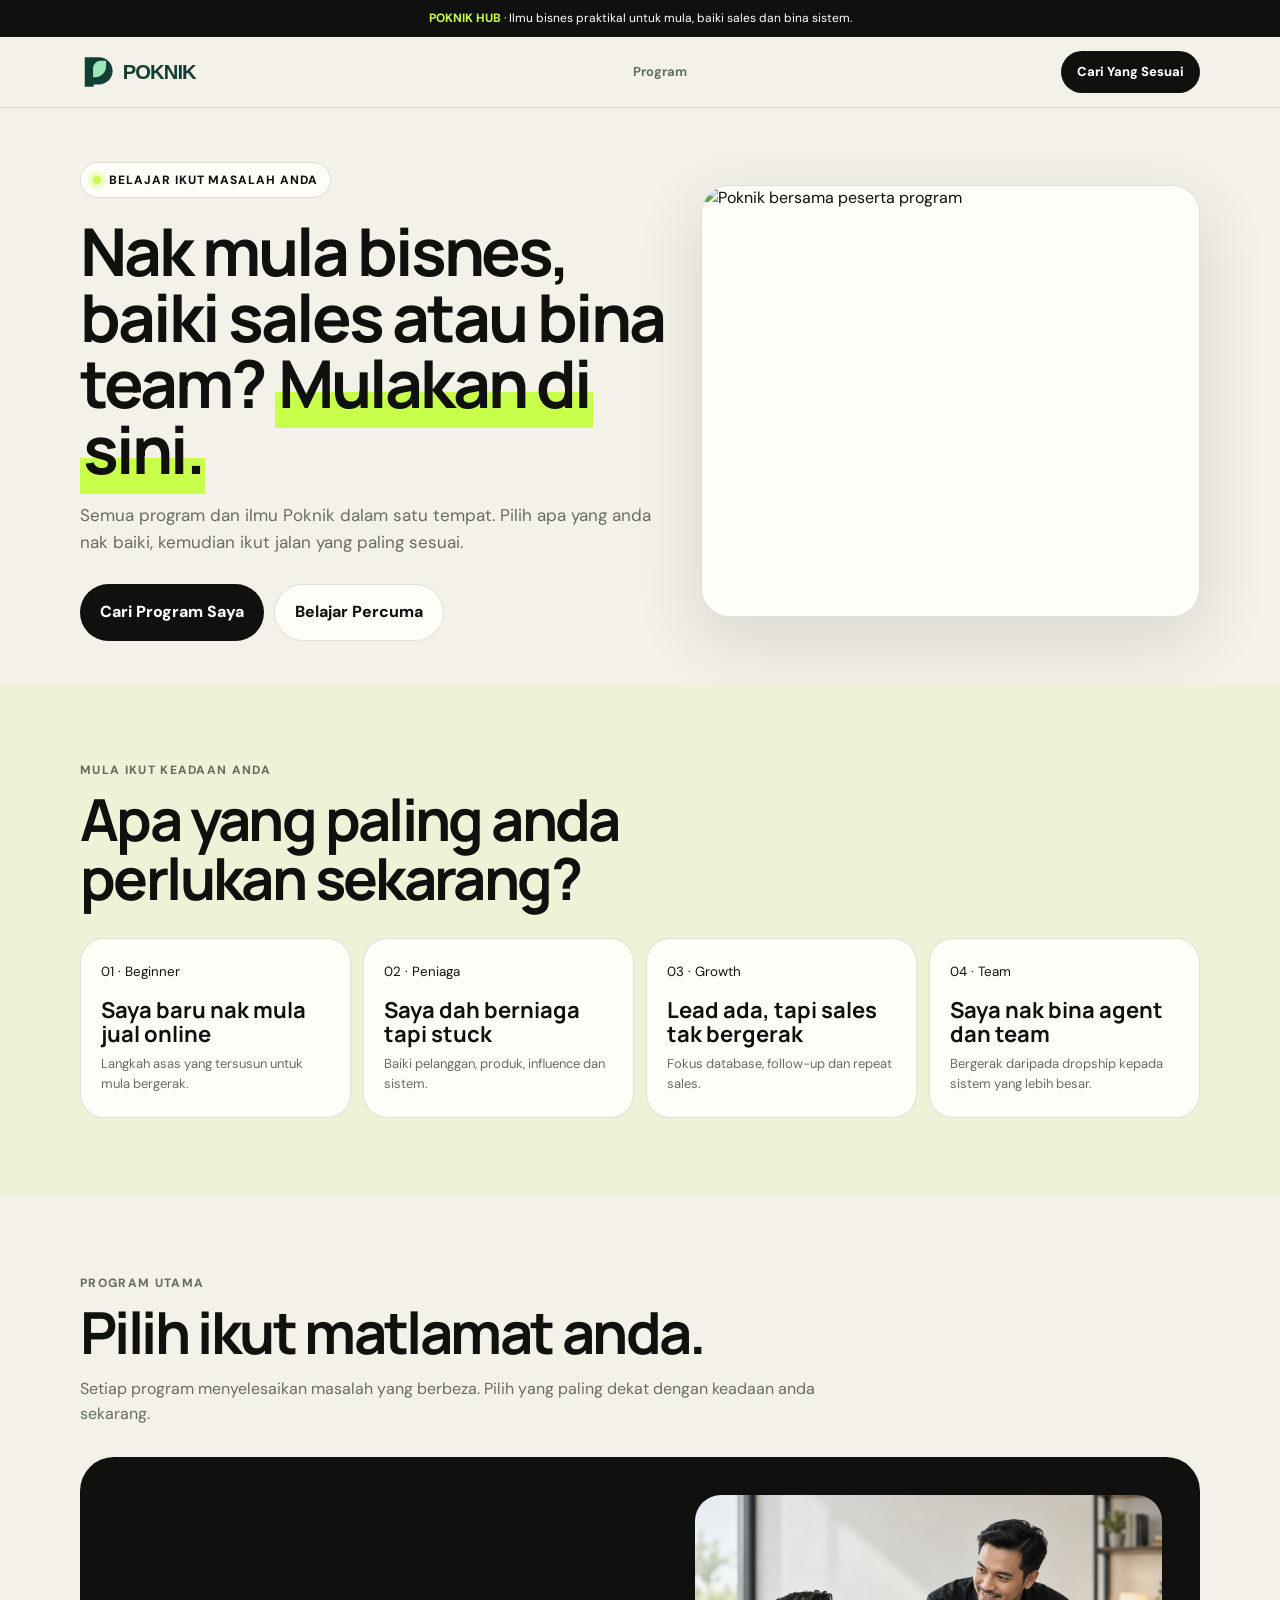
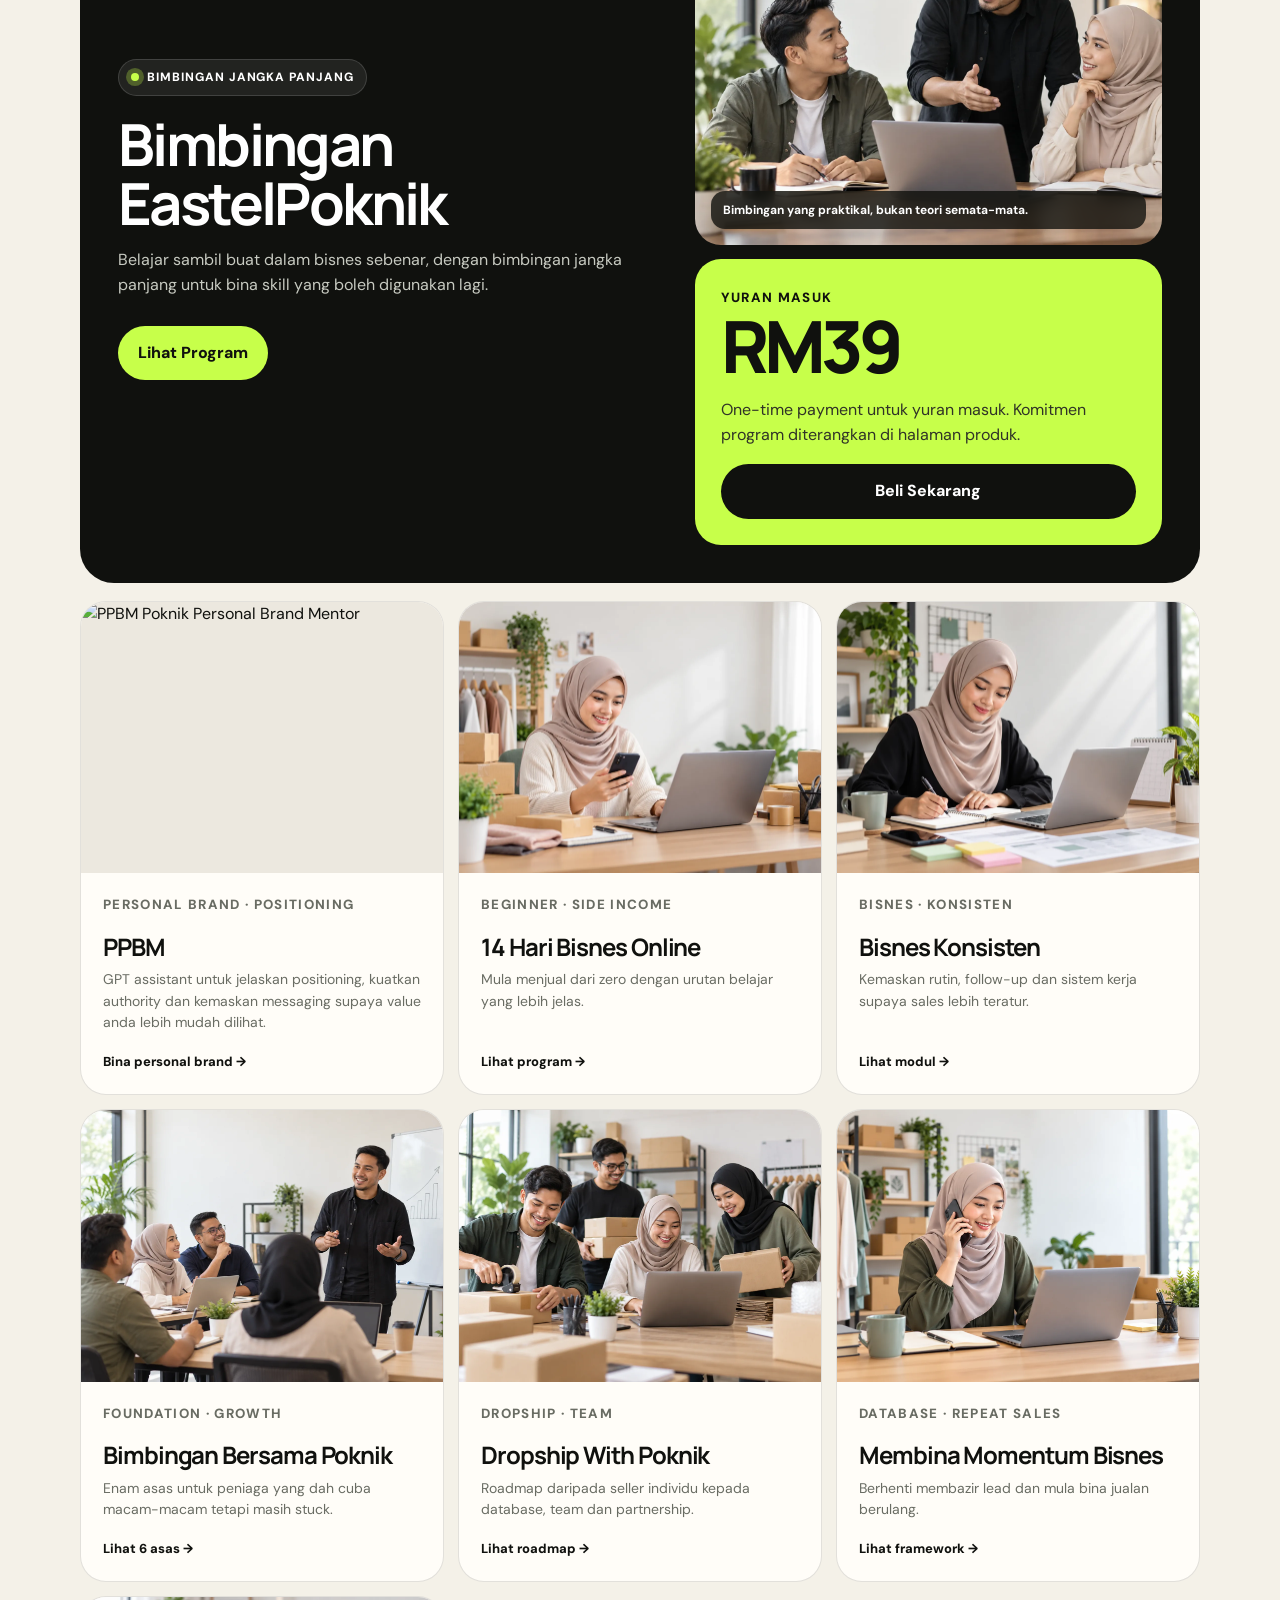
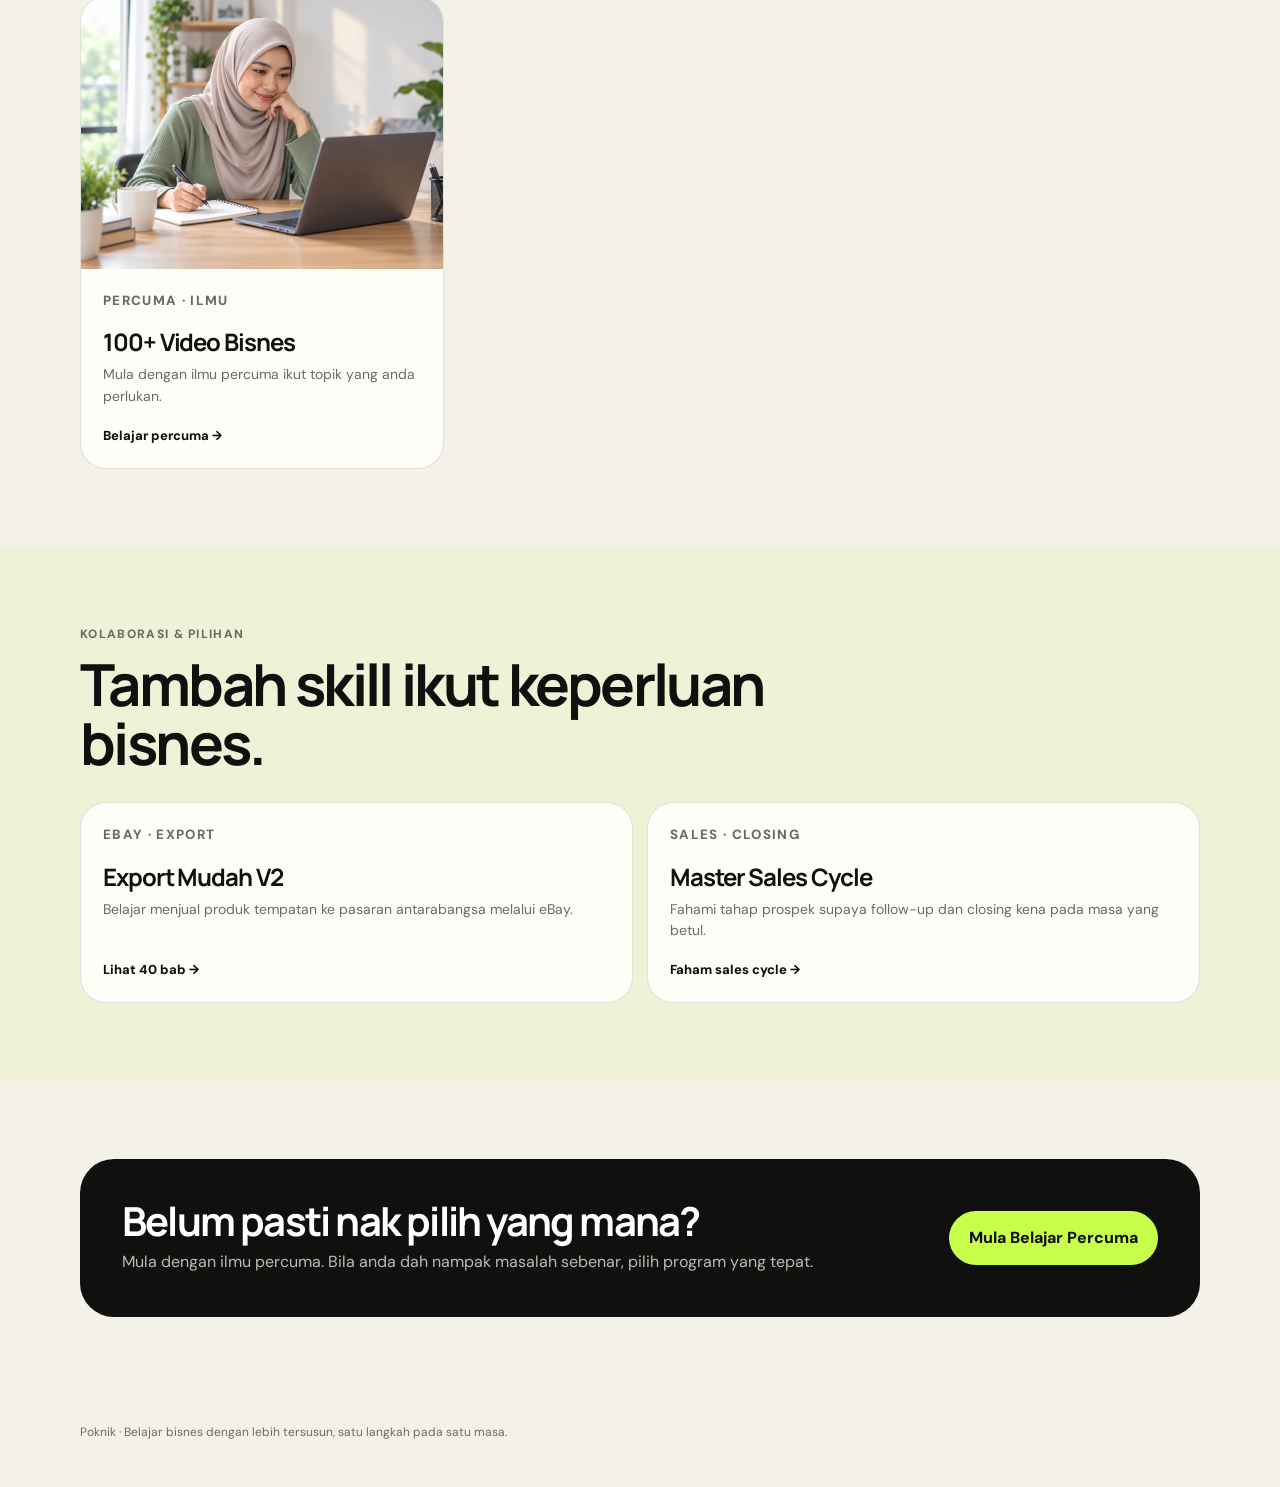
==== commit 4e293fbe: "Add PPBM to Poknik Hub program catalogue" ====
--- a/index.html
+++ b/index.html
@@ -1 +1 @@
-<!doctype html><html lang="ms"><head><meta charset="utf-8"><meta name="viewport" content="width=device-width,initial-scale=1"><meta name="theme-color" content="#123f34"><meta name="description" content="Poknik Hub — program, ilmu dan panduan bisnes Poknik untuk mula berniaga, baiki sales dan bina sistem."><title>Poknik Hub — Mula, Baiki Sales & Bina Bisnes</title><link rel="icon" href="assets/poknik-mark.svg" type="image/svg+xml"><link rel="stylesheet" href="assets/product.css"><link rel="stylesheet" href="assets/polish.css"><style>:root{--bg:#f4f1e8;--paper:#fffdf8;--ink:#10110e;--muted:#696c63;--accent:#c7ff4a;--accent2:#e5ffad;--dark:#10110e}.program-grid{display:grid;grid-template-columns:repeat(3,1fr);gap:14px}.program{background:var(--paper);border:1px solid var(--line);border-radius:26px;padding:0;display:flex;flex-direction:column;overflow:hidden;min-height:100%;transition:.18s}.program:hover{transform:translateY(-4px);box-shadow:var(--shadow)}.program-media{aspect-ratio:4/3;overflow:hidden;background:#ece8df}.program-media img{width:100%;height:100%;object-fit:cover;display:block;transition:transform .35s ease}.program:hover .program-media img{transform:scale(1.035)}.program-content{padding:22px;display:flex;flex-direction:column;flex:1}.program small{font-weight:800;text-transform:uppercase;letter-spacing:.1em;color:var(--muted)}.program h3{font-size:24px;line-height:1.05;margin:18px 0 10px}.program p{font-size:14px;color:var(--muted);margin:0 0 18px}.program .link{margin-top:auto;font-weight:800;font-size:13px}.path-grid{display:grid;grid-template-columns:repeat(4,1fr);gap:12px}.path{background:var(--paper);border:1px solid var(--line);border-radius:24px;padding:20px;min-height:180px}.path b{display:block;font-family:'Manrope';font-size:22px;line-height:1.05;margin:16px 0 8px}.path p{font-size:13px;color:var(--muted);margin:0}.feature{background:var(--dark);color:#fff;border-radius:34px;padding:38px;display:grid;grid-template-columns:1.08fr .92fr;gap:28px;align-items:stretch}.feature>div:first-child{align-self:center}.feature p{color:#c7cac1}.feature-side{display:grid;gap:14px;grid-template-rows:minmax(280px,1fr) auto}.feature-box{background:var(--accent);color:var(--ink);border-radius:26px;padding:26px}.feature-box .price{font-size:72px}.feature-box p{color:#303327}.feature-box .btn{width:100%}.feature-media{border-radius:26px;overflow:hidden;min-height:280px;background:#1a1c17}.feature-media img{width:100%;height:100%;object-fit:cover;display:block}.feature-media-wrap{position:relative}.feature-media-wrap:after{content:'Bimbingan yang praktikal, bukan teori semata-mata.';position:absolute;left:16px;right:16px;bottom:16px;padding:10px 12px;border-radius:14px;background:rgba(16,17,14,.78);color:#fff;font-size:12px;font-weight:700;backdrop-filter:blur(8px)}@media(max-width:900px){.program-grid{grid-template-columns:1fr 1fr}.path-grid{grid-template-columns:1fr 1fr}.feature{grid-template-columns:1fr}.feature-side{grid-template-columns:1fr 1fr;grid-template-rows:1fr}.feature-media{min-height:260px}}@media(max-width:620px){.program-grid,.path-grid{grid-template-columns:1fr}.feature-side{grid-template-columns:1fr;grid-template-rows:auto auto}.feature-media{min-height:220px}}</style></head><body><div class="topbar"><b>POKNIK HUB</b> · Ilmu bisnes praktikal untuk mula, baiki sales dan bina sistem.</div><header><div class="wrap"><nav><a class="brand" href="#top"><img src="assets/poknik-logo.svg" alt="Poknik"></a><a class="back" href="#program">Program</a><a class="navcta" href="#mula">Cari Yang Sesuai</a></nav></div></header><main id="top"><section class="hero"><div class="wrap hero-grid"><div><span class="eyebrow"><span class="pulse"></span> Belajar ikut masalah anda</span><h1>Nak mula bisnes, baiki sales atau bina team? <em>Mulakan di sini.</em></h1><p class="lead">Semua program dan ilmu Poknik dalam satu tempat. Pilih apa yang anda nak baiki, kemudian ikut jalan yang paling sesuai.</p><div class="hero-actions"><a class="btn btn-primary" href="#mula">Cari Program Saya</a><a class="btn btn-ghost" href="produk/100-video-bisnes/">Belajar Percuma</a></div></div><div class="hero-photo"><img src="https://i.imgur.com/42hAxpt.jpg" alt="Poknik bersama peserta program" loading="eager"></div></div></section><section class="section alt" id="mula"><div class="wrap"><div class="section-head"><div class="kicker">Mula ikut keadaan anda</div><h2>Apa yang paling anda perlukan sekarang?</h2></div><div class="path-grid"><a class="path" href="produk/14-hari-bisnes-online/"><small>01 · Beginner</small><b>Saya baru nak mula jual online</b><p>Langkah asas yang tersusun untuk mula bergerak.</p></a><a class="path" href="produk/bimbingan-bisnes/"><small>02 · Peniaga</small><b>Saya dah berniaga tapi stuck</b><p>Baiki pelanggan, produk, influence dan sistem.</p></a><a class="path" href="produk/membina-momentum-bisnes/"><small>03 · Growth</small><b>Lead ada, tapi sales tak bergerak</b><p>Fokus database, follow-up dan repeat sales.</p></a><a class="path" href="produk/dropship-with-poknik/"><small>04 · Team</small><b>Saya nak bina agent dan team</b><p>Bergerak daripada dropship kepada sistem yang lebih besar.</p></a></div></div></section><section class="section" id="program"><div class="wrap"><div class="section-head"><div class="kicker">Program utama</div><h2>Pilih ikut matlamat anda.</h2><p class="muted">Setiap program menyelesaikan masalah yang berbeza. Pilih yang paling dekat dengan keadaan anda sekarang.</p></div><div class="feature"><div><span class="eyebrow" style="background:rgba(255,255,255,.08);border-color:rgba(255,255,255,.14);color:#fff"><span class="pulse"></span> Bimbingan jangka panjang</span><h2 style="margin-top:18px">Bimbingan EastelPoknik</h2><p>Belajar sambil buat dalam bisnes sebenar, dengan bimbingan jangka panjang untuk bina skill yang boleh digunakan lagi.</p><div class="hero-actions"><a class="btn btn-accent" href="produk/eastelpoknik/">Lihat Program</a></div></div><div class="feature-side"><div class="feature-media feature-media-wrap"><img src="assets/images/products/eastelpoknik-mentoring.webp" alt="Sesi bimbingan dan perbincangan bisnes bersama mentor" loading="lazy" decoding="async"></div><div class="feature-box"><small style="font-weight:800;text-transform:uppercase;letter-spacing:.1em">Yuran masuk</small><div class="price">RM39</div><p>One-time payment untuk yuran masuk. Komitmen program diterangkan di halaman produk.</p><a class="btn btn-primary" href="checkout/?product=eastelpoknik">Beli Sekarang</a></div></div></div><div style="height:18px"></div><div class="program-grid"><a class="program" href="produk/14-hari-bisnes-online/"><div class="program-media"><img src="assets/images/products/14-hari-bisnes-online.webp" alt="Usahawan baru belajar memulakan jualan online" loading="lazy" decoding="async"></div><div class="program-content"><small>Beginner · side income</small><h3>14 Hari Bisnes Online</h3><p>Mula menjual dari zero dengan urutan belajar yang lebih jelas.</p><span class="link">Lihat program →</span></div></a><a class="program" href="produk/modul-bisnes-konsisten/"><div class="program-media"><img src="assets/images/products/bisnes-konsisten.webp" alt="Peniaga menyusun rutin dan perancangan bisnes" loading="lazy" decoding="async"></div><div class="program-content"><small>Bisnes · konsisten</small><h3>Bisnes Konsisten</h3><p>Kemaskan rutin, follow-up dan sistem kerja supaya sales lebih teratur.</p><span class="link">Lihat modul →</span></div></a><a class="program" href="produk/bimbingan-bisnes/"><div class="program-media"><img src="assets/images/products/bimbingan-bersama-poknik.webp" alt="Sesi bimbingan bisnes bersama peserta" loading="lazy" decoding="async"></div><div class="program-content"><small>Foundation · growth</small><h3>Bimbingan Bersama Poknik</h3><p>Enam asas untuk peniaga yang dah cuba macam-macam tetapi masih stuck.</p><span class="link">Lihat 6 asas →</span></div></a><a class="program" href="produk/dropship-with-poknik/"><div class="program-media"><img src="assets/images/products/dropship-with-poknik.webp" alt="Team ecommerce mengurus dan membungkus pesanan" loading="lazy" decoding="async"></div><div class="program-content"><small>Dropship · team</small><h3>Dropship With Poknik</h3><p>Roadmap daripada seller individu kepada database, team dan partnership.</p><span class="link">Lihat roadmap →</span></div></a><a class="program" href="produk/membina-momentum-bisnes/"><div class="program-media"><img src="assets/images/products/membina-momentum-bisnes.webp" alt="Peniaga membuat follow-up pelanggan dan mengurus jualan" loading="lazy" decoding="async"></div><div class="program-content"><small>Database · repeat sales</small><h3>Membina Momentum Bisnes</h3><p>Berhenti membazir lead dan mula bina jualan berulang.</p><span class="link">Lihat framework →</span></div></a><a class="program" href="produk/100-video-bisnes/"><div class="program-media"><img src="assets/images/products/100-video-bisnes.webp" alt="Belajar ilmu bisnes melalui video dan nota" loading="lazy" decoding="async"></div><div class="program-content"><small>Percuma · ilmu</small><h3>100+ Video Bisnes</h3><p>Mula dengan ilmu percuma ikut topik yang anda perlukan.</p><span class="link">Belajar percuma →</span></div></a></div></div></section><section class="section alt"><div class="wrap"><div class="section-head"><div class="kicker">Kolaborasi & pilihan</div><h2>Tambah skill ikut keperluan bisnes.</h2></div><div class="program-grid" style="grid-template-columns:repeat(2,1fr)"><a class="program" href="produk/export-mudah/"><div class="program-content"><small>eBay · export</small><h3>Export Mudah V2</h3><p>Belajar menjual produk tempatan ke pasaran antarabangsa melalui eBay.</p><span class="link">Lihat 40 bab →</span></div></a><a class="program" href="produk/master-sales-cycle/"><div class="program-content"><small>Sales · closing</small><h3>Master Sales Cycle</h3><p>Fahami tahap prospek supaya follow-up dan closing kena pada masa yang betul.</p><span class="link">Faham sales cycle →</span></div></a></div></div></section><section class="section"><div class="wrap"><div class="finalbox"><div><h2 style="margin:0;font-size:40px">Belum pasti nak pilih yang mana?</h2><p>Mula dengan ilmu percuma. Bila anda dah nampak masalah sebenar, pilih program yang tepat.</p></div><a class="btn btn-accent" href="produk/100-video-bisnes/">Mula Belajar Percuma</a></div></div></section></main><footer><div class="wrap">Poknik · Belajar bisnes dengan lebih tersusun, satu langkah pada satu masa.</div></footer></body></html>+<!doctype html><html lang="ms"><head><meta charset="utf-8"><meta name="viewport" content="width=device-width,initial-scale=1"><meta name="theme-color" content="#123f34"><meta name="description" content="Poknik Hub — program, ilmu dan panduan bisnes Poknik untuk mula berniaga, baiki sales dan bina sistem."><title>Poknik Hub — Mula, Baiki Sales & Bina Bisnes</title><link rel="icon" href="assets/poknik-mark.svg" type="image/svg+xml"><link rel="stylesheet" href="assets/product.css"><link rel="stylesheet" href="assets/polish.css"><style>:root{--bg:#f4f1e8;--paper:#fffdf8;--ink:#10110e;--muted:#696c63;--accent:#c7ff4a;--accent2:#e5ffad;--dark:#10110e}.program-grid{display:grid;grid-template-columns:repeat(3,1fr);gap:14px}.program{background:var(--paper);border:1px solid var(--line);border-radius:26px;padding:0;display:flex;flex-direction:column;overflow:hidden;min-height:100%;transition:.18s}.program:hover{transform:translateY(-4px);box-shadow:var(--shadow)}.program-media{aspect-ratio:4/3;overflow:hidden;background:#ece8df}.program-media img{width:100%;height:100%;object-fit:cover;display:block;transition:transform .35s ease}.program:hover .program-media img{transform:scale(1.035)}.program-content{padding:22px;display:flex;flex-direction:column;flex:1}.program small{font-weight:800;text-transform:uppercase;letter-spacing:.1em;color:var(--muted)}.program h3{font-size:24px;line-height:1.05;margin:18px 0 10px}.program p{font-size:14px;color:var(--muted);margin:0 0 18px}.program .link{margin-top:auto;font-weight:800;font-size:13px}.path-grid{display:grid;grid-template-columns:repeat(4,1fr);gap:12px}.path{background:var(--paper);border:1px solid var(--line);border-radius:24px;padding:20px;min-height:180px}.path b{display:block;font-family:'Manrope';font-size:22px;line-height:1.05;margin:16px 0 8px}.path p{font-size:13px;color:var(--muted);margin:0}.feature{background:var(--dark);color:#fff;border-radius:34px;padding:38px;display:grid;grid-template-columns:1.08fr .92fr;gap:28px;align-items:stretch}.feature>div:first-child{align-self:center}.feature p{color:#c7cac1}.feature-side{display:grid;gap:14px;grid-template-rows:minmax(280px,1fr) auto}.feature-box{background:var(--accent);color:var(--ink);border-radius:26px;padding:26px}.feature-box .price{font-size:72px}.feature-box p{color:#303327}.feature-box .btn{width:100%}.feature-media{border-radius:26px;overflow:hidden;min-height:280px;background:#1a1c17}.feature-media img{width:100%;height:100%;object-fit:cover;display:block}.feature-media-wrap{position:relative}.feature-media-wrap:after{content:'Bimbingan yang praktikal, bukan teori semata-mata.';position:absolute;left:16px;right:16px;bottom:16px;padding:10px 12px;border-radius:14px;background:rgba(16,17,14,.78);color:#fff;font-size:12px;font-weight:700;backdrop-filter:blur(8px)}@media(max-width:900px){.program-grid{grid-template-columns:1fr 1fr}.path-grid{grid-template-columns:1fr 1fr}.feature{grid-template-columns:1fr}.feature-side{grid-template-columns:1fr 1fr;grid-template-rows:1fr}.feature-media{min-height:260px}}@media(max-width:620px){.program-grid,.path-grid{grid-template-columns:1fr}.feature-side{grid-template-columns:1fr;grid-template-rows:auto auto}.feature-media{min-height:220px}}</style></head><body><div class="topbar"><b>POKNIK HUB</b> · Ilmu bisnes praktikal untuk mula, baiki sales dan bina sistem.</div><header><div class="wrap"><nav><a class="brand" href="#top"><img src="assets/poknik-logo.svg" alt="Poknik"></a><a class="back" href="#program">Program</a><a class="navcta" href="#mula">Cari Yang Sesuai</a></nav></div></header><main id="top"><section class="hero"><div class="wrap hero-grid"><div><span class="eyebrow"><span class="pulse"></span> Belajar ikut masalah anda</span><h1>Nak mula bisnes, baiki sales atau bina team? <em>Mulakan di sini.</em></h1><p class="lead">Semua program dan ilmu Poknik dalam satu tempat. Pilih apa yang anda nak baiki, kemudian ikut jalan yang paling sesuai.</p><div class="hero-actions"><a class="btn btn-primary" href="#mula">Cari Program Saya</a><a class="btn btn-ghost" href="produk/100-video-bisnes/">Belajar Percuma</a></div></div><div class="hero-photo"><img src="https://i.imgur.com/42hAxpt.jpg" alt="Poknik bersama peserta program" loading="eager"></div></div></section><section class="section alt" id="mula"><div class="wrap"><div class="section-head"><div class="kicker">Mula ikut keadaan anda</div><h2>Apa yang paling anda perlukan sekarang?</h2></div><div class="path-grid"><a class="path" href="produk/14-hari-bisnes-online/"><small>01 · Beginner</small><b>Saya baru nak mula jual online</b><p>Langkah asas yang tersusun untuk mula bergerak.</p></a><a class="path" href="produk/bimbingan-bisnes/"><small>02 · Peniaga</small><b>Saya dah berniaga tapi stuck</b><p>Baiki pelanggan, produk, influence dan sistem.</p></a><a class="path" href="produk/membina-momentum-bisnes/"><small>03 · Growth</small><b>Lead ada, tapi sales tak bergerak</b><p>Fokus database, follow-up dan repeat sales.</p></a><a class="path" href="produk/dropship-with-poknik/"><small>04 · Team</small><b>Saya nak bina agent dan team</b><p>Bergerak daripada dropship kepada sistem yang lebih besar.</p></a></div></div></section><section class="section" id="program"><div class="wrap"><div class="section-head"><div class="kicker">Program utama</div><h2>Pilih ikut matlamat anda.</h2><p class="muted">Setiap program menyelesaikan masalah yang berbeza. Pilih yang paling dekat dengan keadaan anda sekarang.</p></div><div class="feature"><div><span class="eyebrow" style="background:rgba(255,255,255,.08);border-color:rgba(255,255,255,.14);color:#fff"><span class="pulse"></span> Bimbingan jangka panjang</span><h2 style="margin-top:18px">Bimbingan EastelPoknik</h2><p>Belajar sambil buat dalam bisnes sebenar, dengan bimbingan jangka panjang untuk bina skill yang boleh digunakan lagi.</p><div class="hero-actions"><a class="btn btn-accent" href="produk/eastelpoknik/">Lihat Program</a></div></div><div class="feature-side"><div class="feature-media feature-media-wrap"><img src="assets/images/products/eastelpoknik-mentoring.webp" alt="Sesi bimbingan dan perbincangan bisnes bersama mentor" loading="lazy" decoding="async"></div><div class="feature-box"><small style="font-weight:800;text-transform:uppercase;letter-spacing:.1em">Yuran masuk</small><div class="price">RM39</div><p>One-time payment untuk yuran masuk. Komitmen program diterangkan di halaman produk.</p><a class="btn btn-primary" href="checkout/?product=eastelpoknik">Beli Sekarang</a></div></div></div><div style="height:18px"></div><div class="program-grid"><a class="program" href="produk/ppbm/"><div class="program-media"><img src="https://cdn.onpay.my/users/poknikdigital/media/uploads/A7B.jpg" alt="PPBM Poknik Personal Brand Mentor" loading="lazy" decoding="async" style="object-position:center 18%"></div><div class="program-content"><small>Personal brand · positioning</small><h3>PPBM</h3><p>GPT assistant untuk jelaskan positioning, kuatkan authority dan kemaskan messaging supaya value anda lebih mudah dilihat.</p><span class="link">Bina personal brand →</span></div></a><a class="program" href="produk/14-hari-bisnes-online/"><div class="program-media"><img src="assets/images/products/14-hari-bisnes-online.webp" alt="Usahawan baru belajar memulakan jualan online" loading="lazy" decoding="async"></div><div class="program-content"><small>Beginner · side income</small><h3>14 Hari Bisnes Online</h3><p>Mula menjual dari zero dengan urutan belajar yang lebih jelas.</p><span class="link">Lihat program →</span></div></a><a class="program" href="produk/modul-bisnes-konsisten/"><div class="program-media"><img src="assets/images/products/bisnes-konsisten.webp" alt="Peniaga menyusun rutin dan perancangan bisnes" loading="lazy" decoding="async"></div><div class="program-content"><small>Bisnes · konsisten</small><h3>Bisnes Konsisten</h3><p>Kemaskan rutin, follow-up dan sistem kerja supaya sales lebih teratur.</p><span class="link">Lihat modul →</span></div></a><a class="program" href="produk/bimbingan-bisnes/"><div class="program-media"><img src="assets/images/products/bimbingan-bersama-poknik.webp" alt="Sesi bimbingan bisnes bersama peserta" loading="lazy" decoding="async"></div><div class="program-content"><small>Foundation · growth</small><h3>Bimbingan Bersama Poknik</h3><p>Enam asas untuk peniaga yang dah cuba macam-macam tetapi masih stuck.</p><span class="link">Lihat 6 asas →</span></div></a><a class="program" href="produk/dropship-with-poknik/"><div class="program-media"><img src="assets/images/products/dropship-with-poknik.webp" alt="Team ecommerce mengurus dan membungkus pesanan" loading="lazy" decoding="async"></div><div class="program-content"><small>Dropship · team</small><h3>Dropship With Poknik</h3><p>Roadmap daripada seller individu kepada database, team dan partnership.</p><span class="link">Lihat roadmap →</span></div></a><a class="program" href="produk/membina-momentum-bisnes/"><div class="program-media"><img src="assets/images/products/membina-momentum-bisnes.webp" alt="Peniaga membuat follow-up pelanggan dan mengurus jualan" loading="lazy" decoding="async"></div><div class="program-content"><small>Database · repeat sales</small><h3>Membina Momentum Bisnes</h3><p>Berhenti membazir lead dan mula bina jualan berulang.</p><span class="link">Lihat framework →</span></div></a><a class="program" href="produk/100-video-bisnes/"><div class="program-media"><img src="assets/images/products/100-video-bisnes.webp" alt="Belajar ilmu bisnes melalui video dan nota" loading="lazy" decoding="async"></div><div class="program-content"><small>Percuma · ilmu</small><h3>100+ Video Bisnes</h3><p>Mula dengan ilmu percuma ikut topik yang anda perlukan.</p><span class="link">Belajar percuma →</span></div></a></div></div></section><section class="section alt"><div class="wrap"><div class="section-head"><div class="kicker">Kolaborasi & pilihan</div><h2>Tambah skill ikut keperluan bisnes.</h2></div><div class="program-grid" style="grid-template-columns:repeat(2,1fr)"><a class="program" href="produk/export-mudah/"><div class="program-content"><small>eBay · export</small><h3>Export Mudah V2</h3><p>Belajar menjual produk tempatan ke pasaran antarabangsa melalui eBay.</p><span class="link">Lihat 40 bab →</span></div></a><a class="program" href="produk/master-sales-cycle/"><div class="program-content"><small>Sales · closing</small><h3>Master Sales Cycle</h3><p>Fahami tahap prospek supaya follow-up dan closing kena pada masa yang betul.</p><span class="link">Faham sales cycle →</span></div></a></div></div></section><section class="section"><div class="wrap"><div class="finalbox"><div><h2 style="margin:0;font-size:40px">Belum pasti nak pilih yang mana?</h2><p>Mula dengan ilmu percuma. Bila anda dah nampak masalah sebenar, pilih program yang tepat.</p></div><a class="btn btn-accent" href="produk/100-video-bisnes/">Mula Belajar Percuma</a></div></div></section></main><footer><div class="wrap">Poknik · Belajar bisnes dengan lebih tersusun, satu langkah pada satu masa.</div></footer></body></html>
--- a/assets/polish.css
+++ b/assets/polish.css
@@ -1 +1 @@
-.brand img{height:38px;width:auto;display:block}.brand{min-width:122px}.hero{padding:54px 0 42px}.hero-grid{gap:36px}h1{font-size:clamp(40px,5.2vw,66px)!important;line-height:1!important;max-width:760px}.hero h1 em{font-style:normal!important;background:linear-gradient(transparent 60%,var(--accent) 60%)!important;padding:0 .04em;-webkit-box-decoration-break:clone;box-decoration-break:clone}.lead{font-size:17px;line-height:1.58}.hero-photo,.stock-shot{border-radius:28px;overflow:hidden;border:1px solid var(--line);background:var(--paper);box-shadow:var(--shadow)}.hero-photo img{width:100%;height:430px;object-fit:cover}.stock-shot{margin-top:24px}.stock-shot img{width:100%;height:290px;object-fit:cover}.stock-shot figcaption{font-size:11px;color:var(--muted);padding:10px 12px}.buy-now{background:var(--dark)!important;color:#fff!important}.pricebox .buy-now{background:var(--dark)!important;color:#fff!important}.price-sub{font-size:12px;color:color-mix(in srgb,var(--ink) 70%,transparent);position:relative;z-index:2}.checkout-trust{display:flex;gap:8px;flex-wrap:wrap;margin-top:14px;position:relative;z-index:2}.checkout-trust span{font-size:11px;font-weight:800;background:rgba(255,255,255,.55);border-radius:999px;padding:7px 10px}.hero .visual{min-height:390px}.hero .visual-card{min-height:350px}.finalbox h2{max-width:760px}.conversion-photo{padding:10px}.conversion-photo img{width:100%;aspect-ratio:4/5;object-fit:cover;border-radius:20px}.conversion-photo .asset-note{font-size:12px;line-height:1.45;padding:12px 8px 4px;color:var(--muted);font-weight:600}@media(max-width:900px){.hero-photo img{height:360px}}@media(max-width:620px){h1{font-size:42px!important}.hero{padding:38px 0 30px}.hero-photo img{height:300px}.stock-shot img{height:220px}.brand img{height:33px}.conversion-photo img{aspect-ratio:16/11;object-position:center 40%}}+.brand img{height:38px;width:auto;display:block}.brand{min-width:122px}.hero{padding:54px 0 42px}.hero-grid{gap:36px}h1{font-size:clamp(40px,5.2vw,66px)!important;line-height:1!important;max-width:760px}.hero h1 em{font-style:normal!important;background:linear-gradient(transparent 60%,var(--accent) 60%)!important;padding:0 .04em;-webkit-box-decoration-break:clone;box-decoration-break:clone}.lead{font-size:17px;line-height:1.58}.hero-photo,.stock-shot{border-radius:28px;overflow:hidden;border:1px solid var(--line);background:var(--paper);box-shadow:var(--shadow)}.hero-photo img{width:100%;height:430px;object-fit:cover}.stock-shot{margin-top:24px}.stock-shot img{width:100%;height:290px;object-fit:cover}.stock-shot figcaption{font-size:11px;color:var(--muted);padding:10px 12px}.buy-now{background:var(--dark)!important;color:#fff!important}.pricebox .buy-now{background:var(--dark)!important;color:#fff!important}.price-sub{font-size:12px;color:color-mix(in srgb,var(--ink) 70%,transparent);position:relative;z-index:2}.checkout-trust{display:flex;gap:8px;flex-wrap:wrap;margin-top:14px;position:relative;z-index:2}.checkout-trust span{font-size:11px;font-weight:800;background:rgba(255,255,255,.55);border-radius:999px;padding:7px 10px}.hero .visual{min-height:390px}.hero .visual-card{min-height:350px}.finalbox h2{max-width:760px}.conversion-photo{padding:10px}.conversion-photo img{width:100%;aspect-ratio:4/5;object-fit:cover;border-radius:20px}.conversion-photo .asset-note{font-size:12px;line-height:1.45;padding:12px 8px 4px;color:var(--muted);font-weight:600}.section.dark .step,.section.dark .card{color:#111!important}.section.dark .step h3,.section.dark .card h3,.section.dark .step strong,.section.dark .card strong{color:#111!important}.section.dark .step p,.section.dark .card p{color:#5f625b!important}.section.dark .step .muted,.section.dark .card .muted{color:#5f625b!important}@media(max-width:900px){.hero-photo img{height:360px}}@media(max-width:620px){h1{font-size:42px!important}.hero{padding:38px 0 30px}.hero-photo img{height:300px}.stock-shot img{height:220px}.brand img{height:33px}.conversion-photo img{aspect-ratio:16/11;object-position:center 40%}}
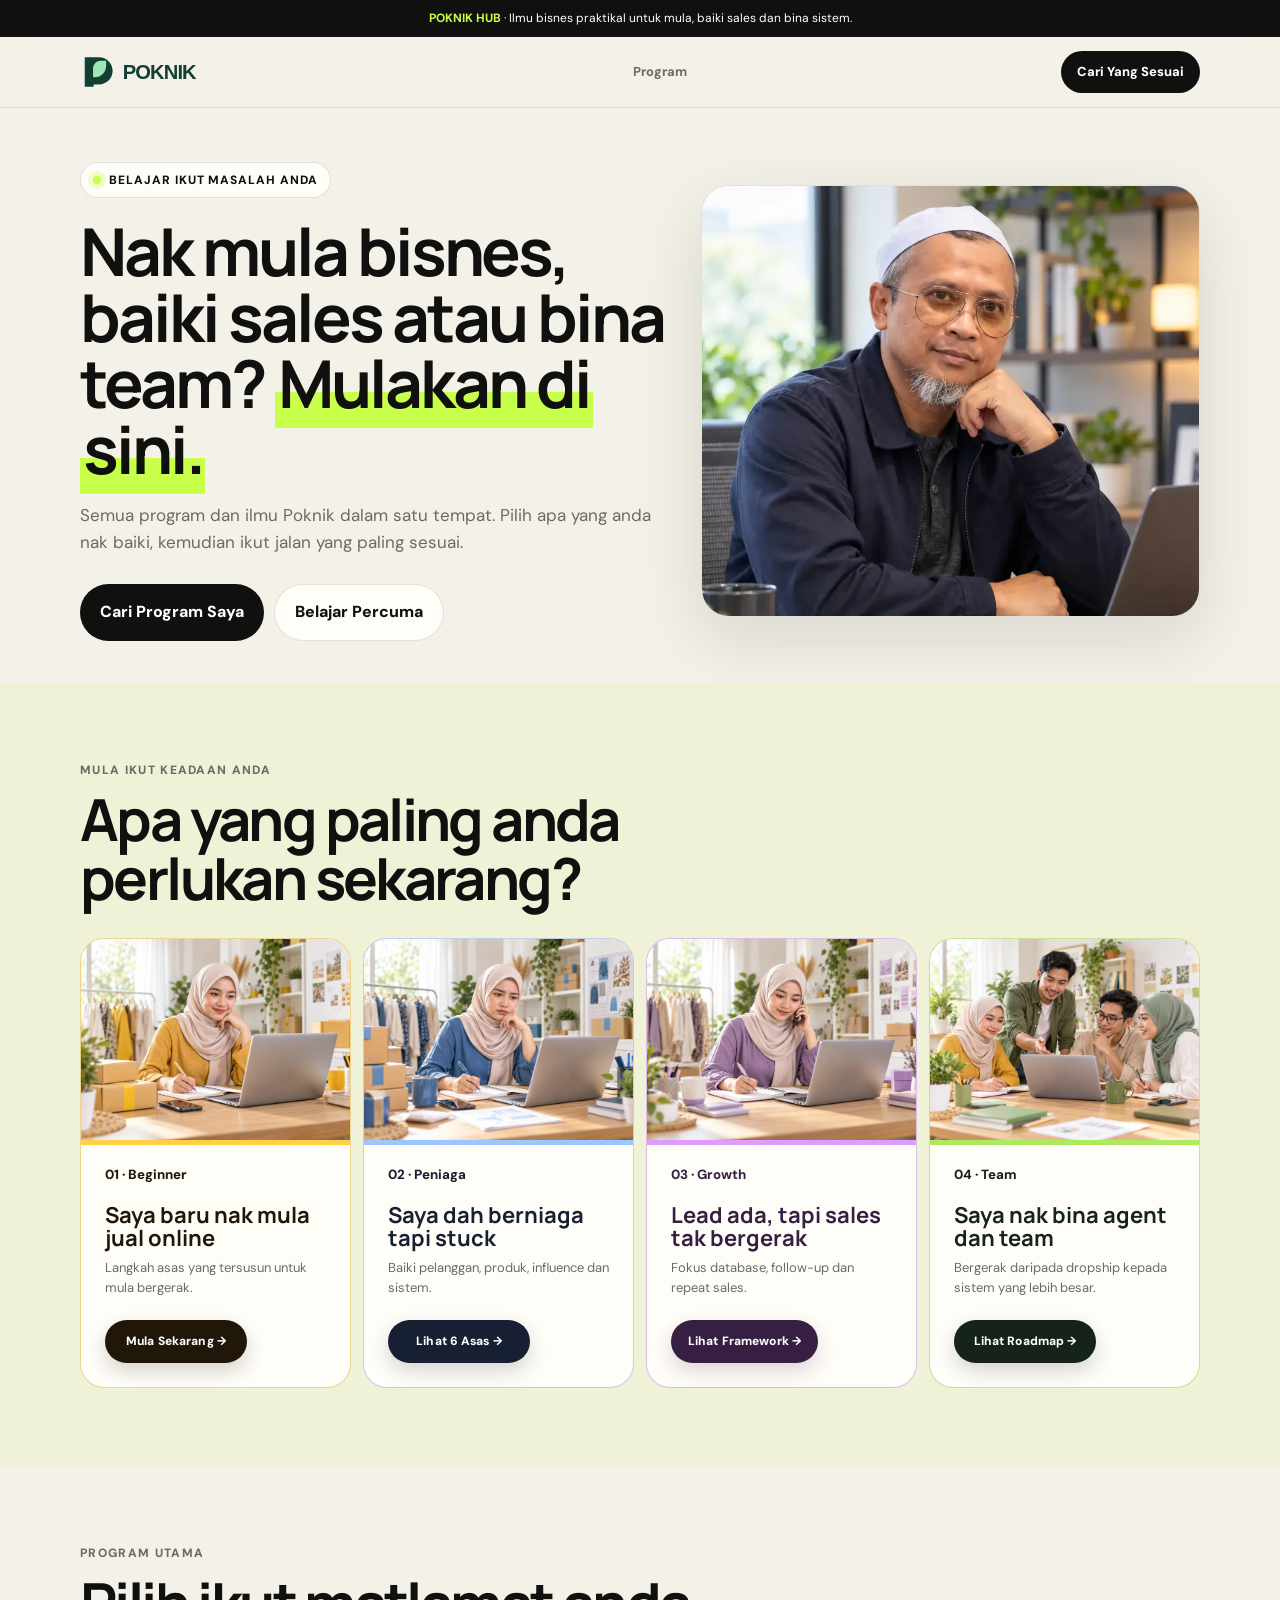
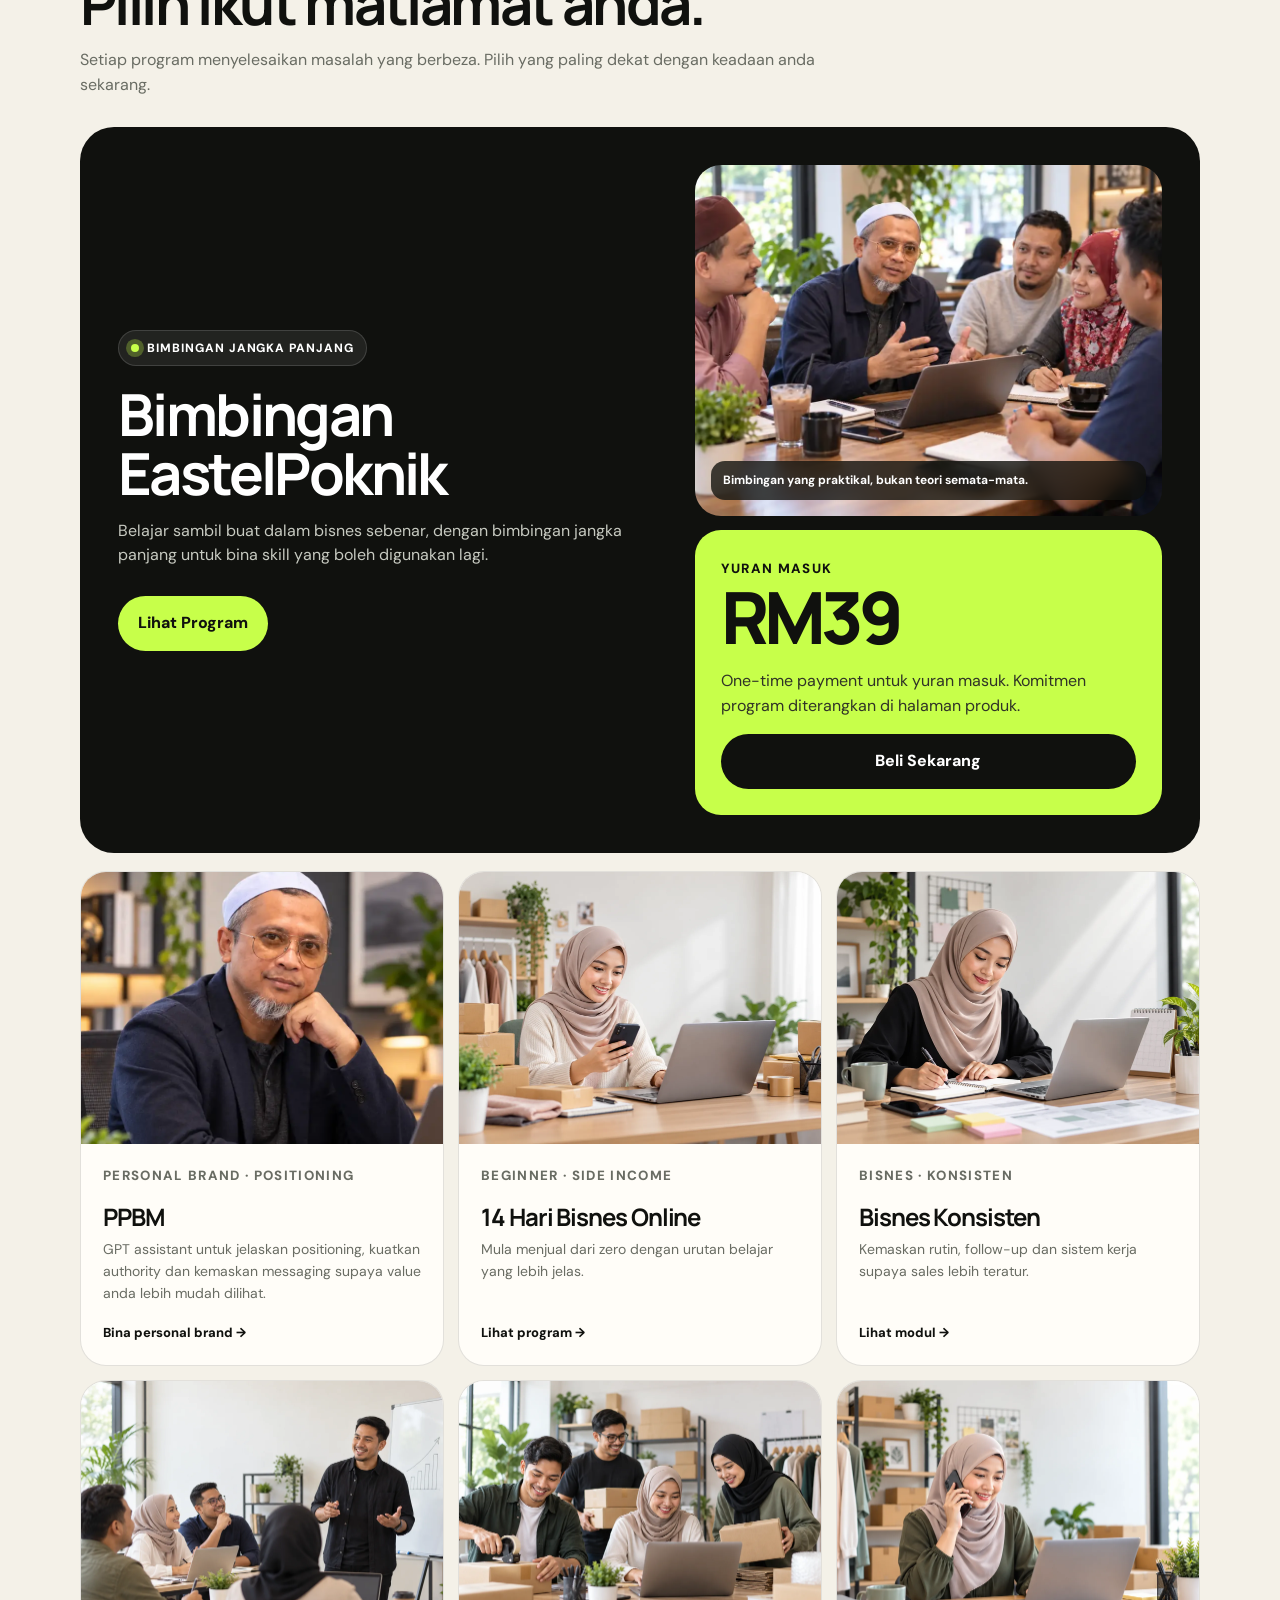
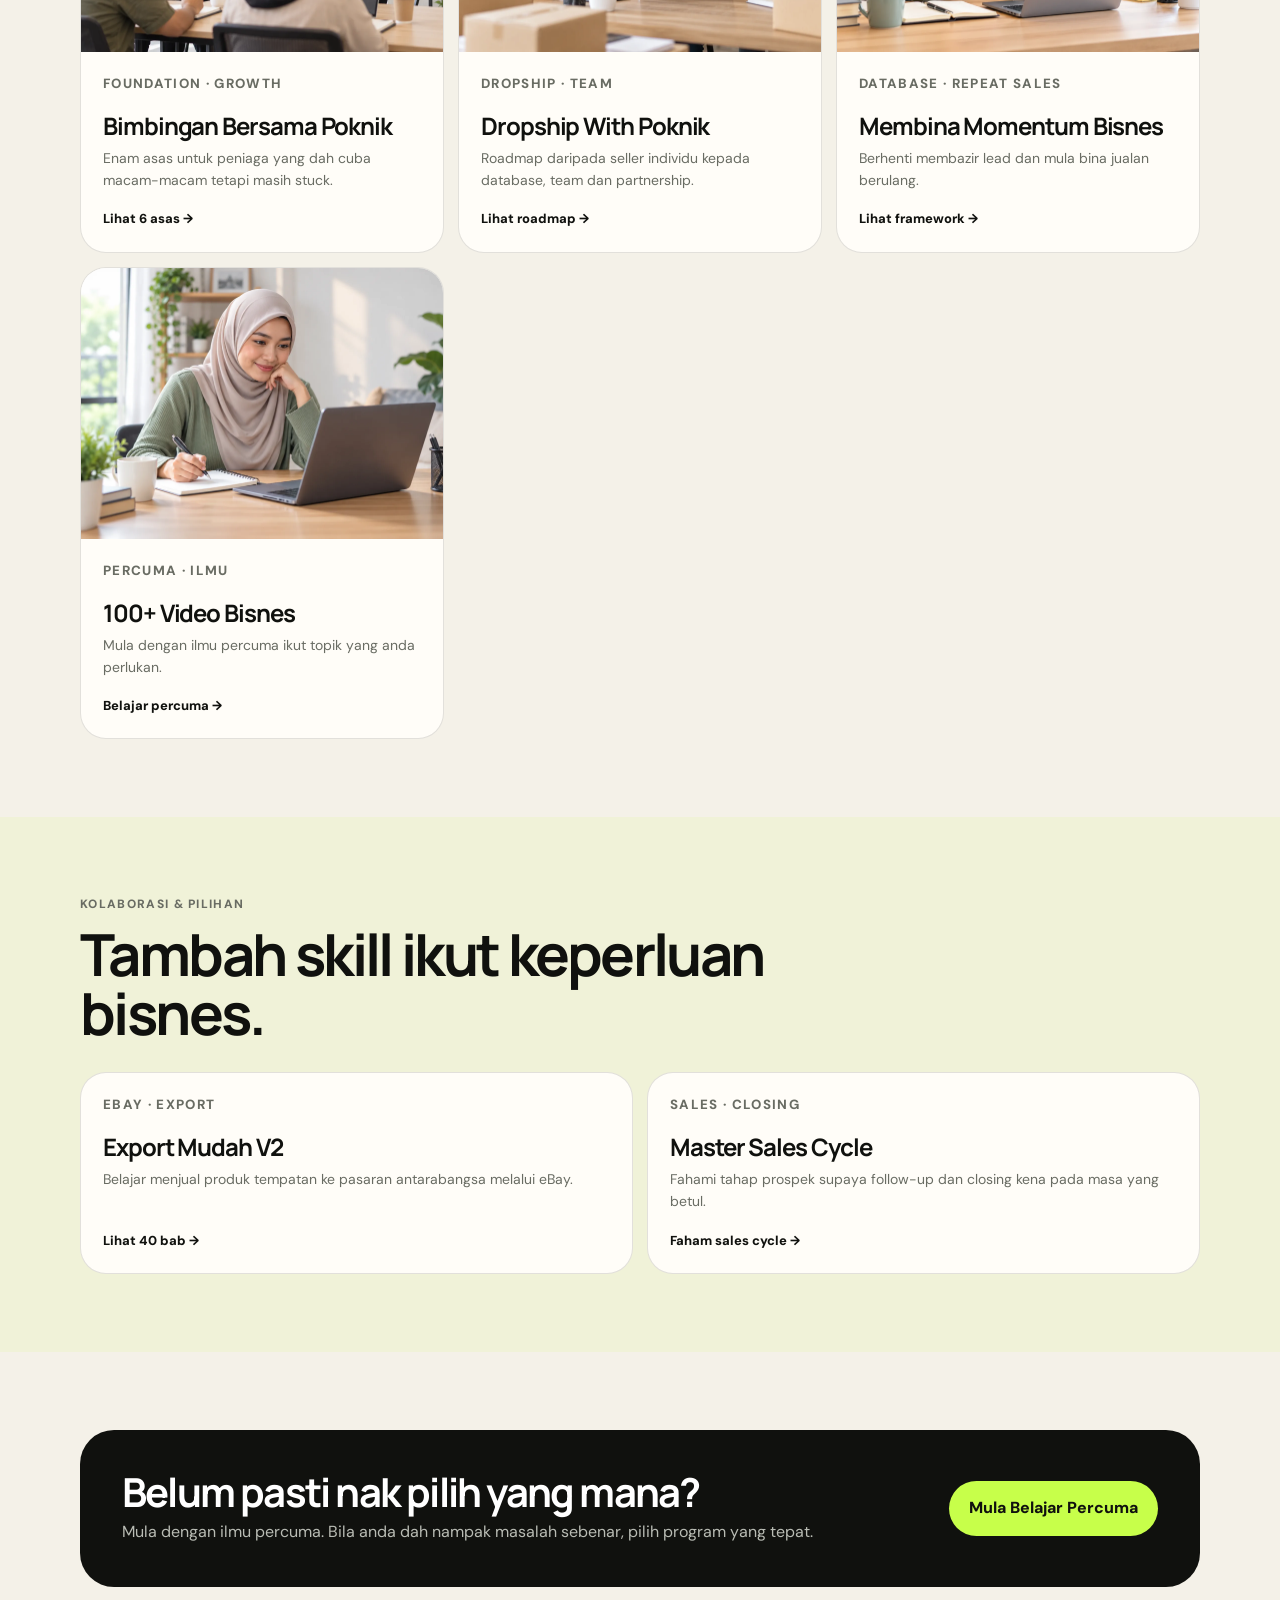
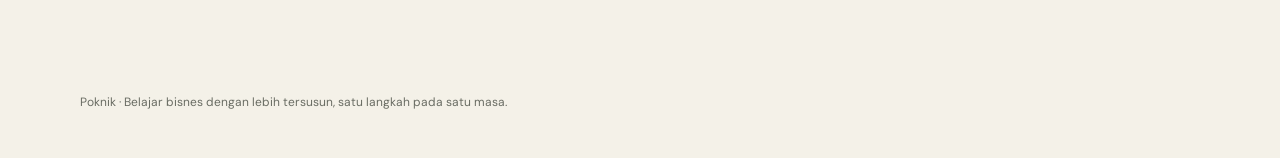
==== commit 474e8d9a: "Use Poknik brand imagery across homepage" ====
--- a/index.html
+++ b/index.html
@@ -1 +1 @@
-<!doctype html><html lang="ms"><head><meta charset="utf-8"><meta name="viewport" content="width=device-width,initial-scale=1"><meta name="theme-color" content="#123f34"><meta name="description" content="Poknik Hub — program, ilmu dan panduan bisnes Poknik untuk mula berniaga, baiki sales dan bina sistem."><title>Poknik Hub — Mula, Baiki Sales & Bina Bisnes</title><link rel="icon" href="assets/poknik-mark.svg" type="image/svg+xml"><link rel="stylesheet" href="assets/product.css"><link rel="stylesheet" href="assets/polish.css"><style>:root{--bg:#f4f1e8;--paper:#fffdf8;--ink:#10110e;--muted:#696c63;--accent:#c7ff4a;--accent2:#e5ffad;--dark:#10110e}.program-grid{display:grid;grid-template-columns:repeat(3,1fr);gap:14px}.program{background:var(--paper);border:1px solid var(--line);border-radius:26px;padding:0;display:flex;flex-direction:column;overflow:hidden;min-height:100%;transition:.18s}.program:hover{transform:translateY(-4px);box-shadow:var(--shadow)}.program-media{aspect-ratio:4/3;overflow:hidden;background:#ece8df}.program-media img{width:100%;height:100%;object-fit:cover;display:block;transition:transform .35s ease}.program:hover .program-media img{transform:scale(1.035)}.program-content{padding:22px;display:flex;flex-direction:column;flex:1}.program small{font-weight:800;text-transform:uppercase;letter-spacing:.1em;color:var(--muted)}.program h3{font-size:24px;line-height:1.05;margin:18px 0 10px}.program p{font-size:14px;color:var(--muted);margin:0 0 18px}.program .link{margin-top:auto;font-weight:800;font-size:13px}.path-grid{display:grid;grid-template-columns:repeat(4,1fr);gap:12px}.path{background:var(--paper);border:1px solid var(--line);border-radius:24px;padding:20px;min-height:180px}.path b{display:block;font-family:'Manrope';font-size:22px;line-height:1.05;margin:16px 0 8px}.path p{font-size:13px;color:var(--muted);margin:0}.feature{background:var(--dark);color:#fff;border-radius:34px;padding:38px;display:grid;grid-template-columns:1.08fr .92fr;gap:28px;align-items:stretch}.feature>div:first-child{align-self:center}.feature p{color:#c7cac1}.feature-side{display:grid;gap:14px;grid-template-rows:minmax(280px,1fr) auto}.feature-box{background:var(--accent);color:var(--ink);border-radius:26px;padding:26px}.feature-box .price{font-size:72px}.feature-box p{color:#303327}.feature-box .btn{width:100%}.feature-media{border-radius:26px;overflow:hidden;min-height:280px;background:#1a1c17}.feature-media img{width:100%;height:100%;object-fit:cover;display:block}.feature-media-wrap{position:relative}.feature-media-wrap:after{content:'Bimbingan yang praktikal, bukan teori semata-mata.';position:absolute;left:16px;right:16px;bottom:16px;padding:10px 12px;border-radius:14px;background:rgba(16,17,14,.78);color:#fff;font-size:12px;font-weight:700;backdrop-filter:blur(8px)}@media(max-width:900px){.program-grid{grid-template-columns:1fr 1fr}.path-grid{grid-template-columns:1fr 1fr}.feature{grid-template-columns:1fr}.feature-side{grid-template-columns:1fr 1fr;grid-template-rows:1fr}.feature-media{min-height:260px}}@media(max-width:620px){.program-grid,.path-grid{grid-template-columns:1fr}.feature-side{grid-template-columns:1fr;grid-template-rows:auto auto}.feature-media{min-height:220px}}</style></head><body><div class="topbar"><b>POKNIK HUB</b> · Ilmu bisnes praktikal untuk mula, baiki sales dan bina sistem.</div><header><div class="wrap"><nav><a class="brand" href="#top"><img src="assets/poknik-logo.svg" alt="Poknik"></a><a class="back" href="#program">Program</a><a class="navcta" href="#mula">Cari Yang Sesuai</a></nav></div></header><main id="top"><section class="hero"><div class="wrap hero-grid"><div><span class="eyebrow"><span class="pulse"></span> Belajar ikut masalah anda</span><h1>Nak mula bisnes, baiki sales atau bina team? <em>Mulakan di sini.</em></h1><p class="lead">Semua program dan ilmu Poknik dalam satu tempat. Pilih apa yang anda nak baiki, kemudian ikut jalan yang paling sesuai.</p><div class="hero-actions"><a class="btn btn-primary" href="#mula">Cari Program Saya</a><a class="btn btn-ghost" href="produk/100-video-bisnes/">Belajar Percuma</a></div></div><div class="hero-photo"><img src="https://i.imgur.com/42hAxpt.jpg" alt="Poknik bersama peserta program" loading="eager"></div></div></section><section class="section alt" id="mula"><div class="wrap"><div class="section-head"><div class="kicker">Mula ikut keadaan anda</div><h2>Apa yang paling anda perlukan sekarang?</h2></div><div class="path-grid"><a class="path" href="produk/14-hari-bisnes-online/"><small>01 · Beginner</small><b>Saya baru nak mula jual online</b><p>Langkah asas yang tersusun untuk mula bergerak.</p></a><a class="path" href="produk/bimbingan-bisnes/"><small>02 · Peniaga</small><b>Saya dah berniaga tapi stuck</b><p>Baiki pelanggan, produk, influence dan sistem.</p></a><a class="path" href="produk/membina-momentum-bisnes/"><small>03 · Growth</small><b>Lead ada, tapi sales tak bergerak</b><p>Fokus database, follow-up dan repeat sales.</p></a><a class="path" href="produk/dropship-with-poknik/"><small>04 · Team</small><b>Saya nak bina agent dan team</b><p>Bergerak daripada dropship kepada sistem yang lebih besar.</p></a></div></div></section><section class="section" id="program"><div class="wrap"><div class="section-head"><div class="kicker">Program utama</div><h2>Pilih ikut matlamat anda.</h2><p class="muted">Setiap program menyelesaikan masalah yang berbeza. Pilih yang paling dekat dengan keadaan anda sekarang.</p></div><div class="feature"><div><span class="eyebrow" style="background:rgba(255,255,255,.08);border-color:rgba(255,255,255,.14);color:#fff"><span class="pulse"></span> Bimbingan jangka panjang</span><h2 style="margin-top:18px">Bimbingan EastelPoknik</h2><p>Belajar sambil buat dalam bisnes sebenar, dengan bimbingan jangka panjang untuk bina skill yang boleh digunakan lagi.</p><div class="hero-actions"><a class="btn btn-accent" href="produk/eastelpoknik/">Lihat Program</a></div></div><div class="feature-side"><div class="feature-media feature-media-wrap"><img src="assets/images/products/eastelpoknik-mentoring.webp" alt="Sesi bimbingan dan perbincangan bisnes bersama mentor" loading="lazy" decoding="async"></div><div class="feature-box"><small style="font-weight:800;text-transform:uppercase;letter-spacing:.1em">Yuran masuk</small><div class="price">RM39</div><p>One-time payment untuk yuran masuk. Komitmen program diterangkan di halaman produk.</p><a class="btn btn-primary" href="checkout/?product=eastelpoknik">Beli Sekarang</a></div></div></div><div style="height:18px"></div><div class="program-grid"><a class="program" href="produk/ppbm/"><div class="program-media"><img src="https://cdn.onpay.my/users/poknikdigital/media/uploads/A7B.jpg" alt="PPBM Poknik Personal Brand Mentor" loading="lazy" decoding="async" style="object-position:center 18%"></div><div class="program-content"><small>Personal brand · positioning</small><h3>PPBM</h3><p>GPT assistant untuk jelaskan positioning, kuatkan authority dan kemaskan messaging supaya value anda lebih mudah dilihat.</p><span class="link">Bina personal brand →</span></div></a><a class="program" href="produk/14-hari-bisnes-online/"><div class="program-media"><img src="assets/images/products/14-hari-bisnes-online.webp" alt="Usahawan baru belajar memulakan jualan online" loading="lazy" decoding="async"></div><div class="program-content"><small>Beginner · side income</small><h3>14 Hari Bisnes Online</h3><p>Mula menjual dari zero dengan urutan belajar yang lebih jelas.</p><span class="link">Lihat program →</span></div></a><a class="program" href="produk/modul-bisnes-konsisten/"><div class="program-media"><img src="assets/images/products/bisnes-konsisten.webp" alt="Peniaga menyusun rutin dan perancangan bisnes" loading="lazy" decoding="async"></div><div class="program-content"><small>Bisnes · konsisten</small><h3>Bisnes Konsisten</h3><p>Kemaskan rutin, follow-up dan sistem kerja supaya sales lebih teratur.</p><span class="link">Lihat modul →</span></div></a><a class="program" href="produk/bimbingan-bisnes/"><div class="program-media"><img src="assets/images/products/bimbingan-bersama-poknik.webp" alt="Sesi bimbingan bisnes bersama peserta" loading="lazy" decoding="async"></div><div class="program-content"><small>Foundation · growth</small><h3>Bimbingan Bersama Poknik</h3><p>Enam asas untuk peniaga yang dah cuba macam-macam tetapi masih stuck.</p><span class="link">Lihat 6 asas →</span></div></a><a class="program" href="produk/dropship-with-poknik/"><div class="program-media"><img src="assets/images/products/dropship-with-poknik.webp" alt="Team ecommerce mengurus dan membungkus pesanan" loading="lazy" decoding="async"></div><div class="program-content"><small>Dropship · team</small><h3>Dropship With Poknik</h3><p>Roadmap daripada seller individu kepada database, team dan partnership.</p><span class="link">Lihat roadmap →</span></div></a><a class="program" href="produk/membina-momentum-bisnes/"><div class="program-media"><img src="assets/images/products/membina-momentum-bisnes.webp" alt="Peniaga membuat follow-up pelanggan dan mengurus jualan" loading="lazy" decoding="async"></div><div class="program-content"><small>Database · repeat sales</small><h3>Membina Momentum Bisnes</h3><p>Berhenti membazir lead dan mula bina jualan berulang.</p><span class="link">Lihat framework →</span></div></a><a class="program" href="produk/100-video-bisnes/"><div class="program-media"><img src="assets/images/products/100-video-bisnes.webp" alt="Belajar ilmu bisnes melalui video dan nota" loading="lazy" decoding="async"></div><div class="program-content"><small>Percuma · ilmu</small><h3>100+ Video Bisnes</h3><p>Mula dengan ilmu percuma ikut topik yang anda perlukan.</p><span class="link">Belajar percuma →</span></div></a></div></div></section><section class="section alt"><div class="wrap"><div class="section-head"><div class="kicker">Kolaborasi & pilihan</div><h2>Tambah skill ikut keperluan bisnes.</h2></div><div class="program-grid" style="grid-template-columns:repeat(2,1fr)"><a class="program" href="produk/export-mudah/"><div class="program-content"><small>eBay · export</small><h3>Export Mudah V2</h3><p>Belajar menjual produk tempatan ke pasaran antarabangsa melalui eBay.</p><span class="link">Lihat 40 bab →</span></div></a><a class="program" href="produk/master-sales-cycle/"><div class="program-content"><small>Sales · closing</small><h3>Master Sales Cycle</h3><p>Fahami tahap prospek supaya follow-up dan closing kena pada masa yang betul.</p><span class="link">Faham sales cycle →</span></div></a></div></div></section><section class="section"><div class="wrap"><div class="finalbox"><div><h2 style="margin:0;font-size:40px">Belum pasti nak pilih yang mana?</h2><p>Mula dengan ilmu percuma. Bila anda dah nampak masalah sebenar, pilih program yang tepat.</p></div><a class="btn btn-accent" href="produk/100-video-bisnes/">Mula Belajar Percuma</a></div></div></section></main><footer><div class="wrap">Poknik · Belajar bisnes dengan lebih tersusun, satu langkah pada satu masa.</div></footer></body></html>+<!doctype html><html lang="ms"><head><meta charset="utf-8"><meta name="viewport" content="width=device-width,initial-scale=1"><meta name="theme-color" content="#123f34"><meta name="description" content="Poknik Hub — program, ilmu dan panduan bisnes Poknik untuk mula berniaga, baiki sales dan bina sistem."><title>Poknik Hub — Mula, Baiki Sales & Bina Bisnes</title><link rel="icon" href="assets/poknik-mark.svg" type="image/svg+xml"><link rel="stylesheet" href="assets/product.css"><link rel="stylesheet" href="assets/polish.css"><style>:root{--bg:#f4f1e8;--paper:#fffdf8;--ink:#10110e;--muted:#696c63;--accent:#c7ff4a;--accent2:#e5ffad;--dark:#10110e}.program-grid{display:grid;grid-template-columns:repeat(3,1fr);gap:14px}.program{background:var(--paper);border:1px solid var(--line);border-radius:26px;padding:0;display:flex;flex-direction:column;overflow:hidden;min-height:100%;transition:.18s}.program:hover{transform:translateY(-4px);box-shadow:var(--shadow)}.program-media{aspect-ratio:4/3;overflow:hidden;background:#ece8df}.program-media img{width:100%;height:100%;object-fit:cover;display:block;transition:transform .35s ease}.program:hover .program-media img{transform:scale(1.035)}.program-content{padding:22px;display:flex;flex-direction:column;flex:1}.program small{font-weight:800;text-transform:uppercase;letter-spacing:.1em;color:var(--muted)}.program h3{font-size:24px;line-height:1.05;margin:18px 0 10px}.program p{font-size:14px;color:var(--muted);margin:0 0 18px}.program .link{margin-top:auto;font-weight:800;font-size:13px}.path-grid{display:grid;grid-template-columns:repeat(4,1fr);gap:12px}.path{background:var(--paper);border:1px solid var(--line);border-radius:24px;padding:20px;min-height:180px}.path b{display:block;font-family:'Manrope';font-size:22px;line-height:1.05;margin:16px 0 8px}.path p{font-size:13px;color:var(--muted);margin:0}.feature{background:var(--dark);color:#fff;border-radius:34px;padding:38px;display:grid;grid-template-columns:1.08fr .92fr;gap:28px;align-items:stretch}.feature>div:first-child{align-self:center}.feature p{color:#c7cac1}.feature-side{display:grid;gap:14px;grid-template-rows:minmax(280px,1fr) auto}.feature-box{background:var(--accent);color:var(--ink);border-radius:26px;padding:26px}.feature-box .price{font-size:72px}.feature-box p{color:#303327}.feature-box .btn{width:100%}.feature-media{border-radius:26px;overflow:hidden;min-height:280px;background:#1a1c17}.feature-media img{width:100%;height:100%;object-fit:cover;display:block}.feature-media-wrap{position:relative}.feature-media-wrap:after{content:'Bimbingan yang praktikal, bukan teori semata-mata.';position:absolute;left:16px;right:16px;bottom:16px;padding:10px 12px;border-radius:14px;background:rgba(16,17,14,.78);color:#fff;font-size:12px;font-weight:700;backdrop-filter:blur(8px)}@media(max-width:900px){.program-grid{grid-template-columns:1fr 1fr}.path-grid{grid-template-columns:1fr 1fr}.feature{grid-template-columns:1fr}.feature-side{grid-template-columns:1fr 1fr;grid-template-rows:1fr}.feature-media{min-height:260px}}@media(max-width:620px){.program-grid,.path-grid{grid-template-columns:1fr}.feature-side{grid-template-columns:1fr;grid-template-rows:auto auto}.feature-media{min-height:220px}}</style></head><body><div class="topbar"><b>POKNIK HUB</b> · Ilmu bisnes praktikal untuk mula, baiki sales dan bina sistem.</div><header><div class="wrap"><nav><a class="brand" href="#top"><img src="assets/poknik-logo.svg" alt="Poknik"></a><a class="back" href="#program">Program</a><a class="navcta" href="#mula">Cari Yang Sesuai</a></nav></div></header><main id="top"><section class="hero"><div class="wrap hero-grid"><div><span class="eyebrow"><span class="pulse"></span> Belajar ikut masalah anda</span><h1>Nak mula bisnes, baiki sales atau bina team? <em>Mulakan di sini.</em></h1><p class="lead">Semua program dan ilmu Poknik dalam satu tempat. Pilih apa yang anda nak baiki, kemudian ikut jalan yang paling sesuai.</p><div class="hero-actions"><a class="btn btn-primary" href="#mula">Cari Program Saya</a><a class="btn btn-ghost" href="produk/100-video-bisnes/">Belajar Percuma</a></div></div><div class="hero-photo"><img src="assets/images/poknik/poknik-hero-portrait.webp" alt="Poknik, mentor bisnes" loading="eager" fetchpriority="high" decoding="async" style="object-position:center 32%"></div></div></section><section class="section alt" id="mula"><div class="wrap"><div class="section-head"><div class="kicker">Mula ikut keadaan anda</div><h2>Apa yang paling anda perlukan sekarang?</h2></div><div class="path-grid"><a class="path" href="produk/14-hari-bisnes-online/"><small>01 · Beginner</small><b>Saya baru nak mula jual online</b><p>Langkah asas yang tersusun untuk mula bergerak.</p></a><a class="path" href="produk/bimbingan-bisnes/"><small>02 · Peniaga</small><b>Saya dah berniaga tapi stuck</b><p>Baiki pelanggan, produk, influence dan sistem.</p></a><a class="path" href="produk/membina-momentum-bisnes/"><small>03 · Growth</small><b>Lead ada, tapi sales tak bergerak</b><p>Fokus database, follow-up dan repeat sales.</p></a><a class="path" href="produk/dropship-with-poknik/"><small>04 · Team</small><b>Saya nak bina agent dan team</b><p>Bergerak daripada dropship kepada sistem yang lebih besar.</p></a></div></div></section><section class="section" id="program"><div class="wrap"><div class="section-head"><div class="kicker">Program utama</div><h2>Pilih ikut matlamat anda.</h2><p class="muted">Setiap program menyelesaikan masalah yang berbeza. Pilih yang paling dekat dengan keadaan anda sekarang.</p></div><div class="feature"><div><span class="eyebrow" style="background:rgba(255,255,255,.08);border-color:rgba(255,255,255,.14);color:#fff"><span class="pulse"></span> Bimbingan jangka panjang</span><h2 style="margin-top:18px">Bimbingan EastelPoknik</h2><p>Belajar sambil buat dalam bisnes sebenar, dengan bimbingan jangka panjang untuk bina skill yang boleh digunakan lagi.</p><div class="hero-actions"><a class="btn btn-accent" href="produk/eastelpoknik/">Lihat Program</a></div></div><div class="feature-side"><div class="feature-media feature-media-wrap"><img src="assets/images/poknik/poknik-community-discussion.webp" alt="Poknik bersama komuniti usahawan dalam sesi bimbingan" loading="lazy" decoding="async"></div><div class="feature-box"><small style="font-weight:800;text-transform:uppercase;letter-spacing:.1em">Yuran masuk</small><div class="price">RM39</div><p>One-time payment untuk yuran masuk. Komitmen program diterangkan di halaman produk.</p><a class="btn btn-primary" href="checkout/?product=eastelpoknik">Beli Sekarang</a></div></div></div><div style="height:18px"></div><div class="program-grid"><a class="program" href="produk/ppbm/"><div class="program-media"><img src="assets/images/poknik/poknik-ppbm-portrait.webp" alt="Poknik Personal Brand Mentor" loading="lazy" decoding="async" style="object-position:center 30%"></div><div class="program-content"><small>Personal brand · positioning</small><h3>PPBM</h3><p>GPT assistant untuk jelaskan positioning, kuatkan authority dan kemaskan messaging supaya value anda lebih mudah dilihat.</p><span class="link">Bina personal brand →</span></div></a><a class="program" href="produk/14-hari-bisnes-online/"><div class="program-media"><img src="assets/images/products/14-hari-bisnes-online.webp" alt="Usahawan baru belajar memulakan jualan online" loading="lazy" decoding="async"></div><div class="program-content"><small>Beginner · side income</small><h3>14 Hari Bisnes Online</h3><p>Mula menjual dari zero dengan urutan belajar yang lebih jelas.</p><span class="link">Lihat program →</span></div></a><a class="program" href="produk/modul-bisnes-konsisten/"><div class="program-media"><img src="assets/images/products/bisnes-konsisten.webp" alt="Peniaga menyusun rutin dan perancangan bisnes" loading="lazy" decoding="async"></div><div class="program-content"><small>Bisnes · konsisten</small><h3>Bisnes Konsisten</h3><p>Kemaskan rutin, follow-up dan sistem kerja supaya sales lebih teratur.</p><span class="link">Lihat modul →</span></div></a><a class="program" href="produk/bimbingan-bisnes/"><div class="program-media"><img src="assets/images/products/bimbingan-bersama-poknik.webp" alt="Sesi bimbingan bisnes bersama peserta" loading="lazy" decoding="async"></div><div class="program-content"><small>Foundation · growth</small><h3>Bimbingan Bersama Poknik</h3><p>Enam asas untuk peniaga yang dah cuba macam-macam tetapi masih stuck.</p><span class="link">Lihat 6 asas →</span></div></a><a class="program" href="produk/dropship-with-poknik/"><div class="program-media"><img src="assets/images/products/dropship-with-poknik.webp" alt="Team ecommerce mengurus dan membungkus pesanan" loading="lazy" decoding="async"></div><div class="program-content"><small>Dropship · team</small><h3>Dropship With Poknik</h3><p>Roadmap daripada seller individu kepada database, team dan partnership.</p><span class="link">Lihat roadmap →</span></div></a><a class="program" href="produk/membina-momentum-bisnes/"><div class="program-media"><img src="assets/images/products/membina-momentum-bisnes.webp" alt="Peniaga membuat follow-up pelanggan dan mengurus jualan" loading="lazy" decoding="async"></div><div class="program-content"><small>Database · repeat sales</small><h3>Membina Momentum Bisnes</h3><p>Berhenti membazir lead dan mula bina jualan berulang.</p><span class="link">Lihat framework →</span></div></a><a class="program" href="produk/100-video-bisnes/"><div class="program-media"><img src="assets/images/products/100-video-bisnes.webp" alt="Belajar ilmu bisnes melalui video dan nota" loading="lazy" decoding="async"></div><div class="program-content"><small>Percuma · ilmu</small><h3>100+ Video Bisnes</h3><p>Mula dengan ilmu percuma ikut topik yang anda perlukan.</p><span class="link">Belajar percuma →</span></div></a></div></div></section><section class="section alt"><div class="wrap"><div class="section-head"><div class="kicker">Kolaborasi & pilihan</div><h2>Tambah skill ikut keperluan bisnes.</h2></div><div class="program-grid" style="grid-template-columns:repeat(2,1fr)"><a class="program" href="produk/export-mudah/"><div class="program-content"><small>eBay · export</small><h3>Export Mudah V2</h3><p>Belajar menjual produk tempatan ke pasaran antarabangsa melalui eBay.</p><span class="link">Lihat 40 bab →</span></div></a><a class="program" href="produk/master-sales-cycle/"><div class="program-content"><small>Sales · closing</small><h3>Master Sales Cycle</h3><p>Fahami tahap prospek supaya follow-up dan closing kena pada masa yang betul.</p><span class="link">Faham sales cycle →</span></div></a></div></div></section><section class="section"><div class="wrap"><div class="finalbox"><div><h2 style="margin:0;font-size:40px">Belum pasti nak pilih yang mana?</h2><p>Mula dengan ilmu percuma. Bila anda dah nampak masalah sebenar, pilih program yang tepat.</p></div><a class="btn btn-accent" href="produk/100-video-bisnes/">Mula Belajar Percuma</a></div></div></section></main><footer><div class="wrap">Poknik · Belajar bisnes dengan lebih tersusun, satu langkah pada satu masa.</div></footer></body></html>
--- a/assets/product.css
+++ b/assets/product.css
@@ -2,4 +2,4 @@
 :root{--bg:#f6f3eb;--paper:#fffdf8;--ink:#11120f;--muted:#686b63;--accent:#c8ff4d;--accent2:#e8ffb3;--line:rgba(17,18,15,.12);--dark:#11120f;--radius:28px;--shadow:0 22px 70px rgba(17,18,15,.12)}
 *{box-sizing:border-box}html{scroll-behavior:smooth}body{margin:0;background:var(--bg);color:var(--ink);font-family:'DM Sans',system-ui,sans-serif;line-height:1.55}a{color:inherit;text-decoration:none}img{max-width:100%;display:block}button{font:inherit}.wrap{width:min(1120px,calc(100% - 34px));margin:auto}.topbar{background:var(--dark);color:#fff;font-size:12px;text-align:center;padding:9px 16px}.topbar b{color:var(--accent)}header{position:sticky;top:0;z-index:30;background:color-mix(in srgb,var(--bg) 88%,transparent);backdrop-filter:blur(14px);border-bottom:1px solid var(--line)}nav{height:70px;display:flex;align-items:center;justify-content:space-between;gap:18px}.brand{font-family:'Manrope';font-weight:800;letter-spacing:-.04em;display:flex;align-items:center;gap:10px}.mark{width:34px;height:34px;border-radius:11px;background:var(--dark);color:var(--accent);display:grid;place-items:center}.back{font-size:13px;font-weight:700;color:var(--muted)}.navcta,.btn{display:inline-flex;align-items:center;justify-content:center;gap:9px;border-radius:999px;font-weight:800;border:0;cursor:pointer;transition:.18s ease}.navcta{padding:11px 16px;background:var(--dark);color:#fff;font-size:13px}.btn{padding:15px 20px}.btn-primary{background:var(--dark);color:#fff}.btn-accent{background:var(--accent);color:var(--ink)}.btn-ghost{border:1px solid var(--line);background:var(--paper)}.btn:hover,.navcta:hover{transform:translateY(-2px);box-shadow:0 10px 28px rgba(17,18,15,.15)}.hero{padding:64px 0 48px;overflow:hidden}.hero-grid{display:grid;grid-template-columns:1.08fr .92fr;gap:48px;align-items:center}.eyebrow{display:inline-flex;align-items:center;gap:8px;border:1px solid var(--line);background:var(--paper);border-radius:999px;padding:8px 12px;font-size:12px;font-weight:800;text-transform:uppercase;letter-spacing:.08em}.pulse{width:8px;height:8px;border-radius:50%;background:var(--accent);box-shadow:0 0 0 5px color-mix(in srgb,var(--accent) 28%,transparent)}h1,h2,h3{font-family:'Manrope';letter-spacing:-.045em}h1{font-size:clamp(44px,6.4vw,78px);line-height:.98;margin:20px 0 20px}.lead{font-size:18px;color:var(--muted);max-width:650px}.hero-actions{display:flex;gap:10px;flex-wrap:wrap;margin-top:28px}.micro{font-size:12px;color:var(--muted);margin-top:14px}.visual{background:var(--dark);border-radius:34px;padding:20px;box-shadow:var(--shadow);position:relative;overflow:hidden;min-height:450px}.visual:before{content:'';position:absolute;width:300px;height:300px;border-radius:50%;background:var(--accent);filter:blur(80px);opacity:.18;right:-90px;top:-70px}.visual-card{position:relative;z-index:2;background:var(--paper);border-radius:26px;padding:24px;min-height:410px;display:flex;flex-direction:column;justify-content:space-between}.visual-label{font-size:11px;font-weight:800;text-transform:uppercase;letter-spacing:.12em;color:var(--muted)}.visual-title{font-family:'Manrope';font-size:clamp(30px,4vw,46px);line-height:1;letter-spacing:-.055em;margin:14px 0}.statrow{display:grid;grid-template-columns:repeat(3,1fr);gap:8px}.stat{border:1px solid var(--line);border-radius:16px;padding:12px}.stat b{display:block;font-family:'Manrope';font-size:20px}.stat span{font-size:11px;color:var(--muted)}.section{padding:78px 0}.section.alt{background:color-mix(in srgb,var(--accent) 10%,var(--bg))}.section.dark{background:var(--dark);color:#fff}.section.dark .muted,.section.dark p{color:#b9bcb4}.section-head{max-width:760px;margin-bottom:30px}.section-head .kicker{font-size:12px;font-weight:800;letter-spacing:.11em;text-transform:uppercase;color:var(--muted)}.section.dark .kicker{color:var(--accent)}h2{font-size:clamp(34px,5vw,58px);line-height:1.02;margin:10px 0 14px}.muted{color:var(--muted)}.pain-grid,.benefit-grid,.module-grid,.proof-grid{display:grid;grid-template-columns:repeat(3,1fr);gap:14px}.card{background:var(--paper);border:1px solid var(--line);border-radius:24px;padding:22px}.card .icon{width:42px;height:42px;border-radius:14px;background:var(--accent2);display:grid;place-items:center;font-size:20px;margin-bottom:18px}.card h3{font-size:22px;margin:0 0 8px}.card p{margin:0;color:var(--muted);font-size:14px}.quote{font-family:'Manrope';font-size:clamp(26px,4vw,42px);line-height:1.14;letter-spacing:-.045em;margin:0}.split{display:grid;grid-template-columns:1fr 1fr;gap:28px;align-items:center}.asset{background:#fff;border:1px solid var(--line);border-radius:28px;padding:12px;box-shadow:var(--shadow)}.asset img{width:100%;border-radius:20px;object-fit:cover}.asset-note{font-size:11px;color:var(--muted);padding:8px 4px 2px}.checklist{display:grid;gap:12px;margin-top:20px}.check{display:flex;gap:11px;align-items:flex-start}.check i{font-style:normal;width:24px;height:24px;border-radius:50%;background:var(--accent);display:grid;place-items:center;font-weight:900;flex:none}.steps{display:grid;gap:10px;counter-reset:step}.step{display:grid;grid-template-columns:48px 1fr;gap:14px;align-items:start;background:var(--paper);border:1px solid var(--line);border-radius:22px;padding:18px}.step:before{counter-increment:step;content:counter(step);width:42px;height:42px;border-radius:14px;background:var(--dark);color:var(--accent);display:grid;place-items:center;font-family:'Manrope';font-weight:800}.step h3{margin:2px 0 5px;font-size:19px}.step p{margin:0;color:var(--muted);font-size:14px}.pricebox{background:var(--accent);border-radius:34px;padding:34px;color:var(--ink);position:relative;overflow:hidden}.pricebox:after{content:'';position:absolute;width:220px;height:220px;border:38px solid rgba(17,18,15,.08);border-radius:50%;right:-60px;bottom:-80px}.price{font-family:'Manrope';font-weight:800;font-size:clamp(58px,8vw,88px);letter-spacing:-.07em;line-height:1}.pricebox p{max-width:580px;position:relative;z-index:2}.pricebox .btn{position:relative;z-index:2}.notice{font-size:12px;background:rgba(255,255,255,.55);border:1px solid rgba(17,18,15,.1);padding:10px 12px;border-radius:14px;margin-top:14px;position:relative;z-index:2}.faq{display:grid;gap:10px}.faq details{background:var(--paper);border:1px solid var(--line);border-radius:18px;padding:16px 18px}.faq summary{cursor:pointer;font-weight:800}.faq p{color:var(--muted);font-size:14px;margin:12px 0 0}.final{padding:70px 0}.finalbox{background:var(--dark);color:#fff;border-radius:34px;padding:42px;display:grid;grid-template-columns:1fr auto;gap:24px;align-items:center}.finalbox p{color:#b9bcb4;margin:8px 0 0}.badge-row{display:flex;gap:8px;flex-wrap:wrap;margin-top:18px}.badge{font-size:11px;font-weight:800;border:1px solid var(--line);border-radius:999px;padding:7px 10px;background:var(--paper)}.dark .badge{border-color:rgba(255,255,255,.14);background:rgba(255,255,255,.06)}footer{padding:28px 0 46px;color:var(--muted);font-size:12px}.sticky-buy{display:none;position:fixed;left:10px;right:10px;bottom:10px;z-index:40;background:var(--dark);color:#fff;border-radius:18px;padding:10px;box-shadow:0 16px 50px rgba(0,0,0,.22)}.sticky-buy .btn{width:100%;background:var(--accent);color:var(--ink);padding:13px 16px}.roadmap{display:grid;grid-template-columns:repeat(6,1fr);gap:8px}.roadmap .node{background:var(--paper);border:1px solid var(--line);border-radius:18px;padding:14px;min-height:140px}.roadmap .node b{display:block;font-size:11px;color:var(--muted);margin-bottom:8px}.roadmap .node strong{font-family:'Manrope';font-size:18px;line-height:1.1}.roadmap .node p{font-size:11px;color:var(--muted)}.video{position:relative;padding-top:56.25%;border-radius:22px;overflow:hidden;background:#000}.video iframe{position:absolute;inset:0;width:100%;height:100%;border:0}.cover-art{border-radius:24px;overflow:hidden;background:var(--paper);border:1px solid var(--line)}.cover-art img{width:100%;height:auto}.product-note{border-left:4px solid var(--accent);padding:14px 16px;background:var(--paper);border-radius:0 16px 16px 0;color:var(--muted);font-size:13px}.proof-strip{display:flex;gap:10px;flex-wrap:wrap}.proof-pill{background:var(--paper);border:1px solid var(--line);border-radius:999px;padding:9px 12px;font-size:12px;font-weight:700}
 @media(max-width:900px){.hero-grid,.split,.finalbox{grid-template-columns:1fr}.pain-grid,.benefit-grid,.module-grid,.proof-grid{grid-template-columns:1fr 1fr}.roadmap{grid-template-columns:repeat(3,1fr)}.visual{min-height:unset}.sticky-buy{display:block}body{padding-bottom:72px}.navcta{display:none}}
-@media(max-width:620px){.wrap{width:min(100% - 22px,1120px)}.hero{padding:42px 0 34px}.hero-grid{gap:28px}.pain-grid,.benefit-grid,.module-grid,.proof-grid{grid-template-columns:1fr}.roadmap{grid-template-columns:1fr 1fr}.section{padding:58px 0}.visual-card{min-height:330px}.statrow{grid-template-columns:1fr}.finalbox{padding:28px}.pricebox{padding:26px}h1{font-size:44px}}
+@media(max-width:620px){.wrap{width:min(100% - 22px,1120px)}.hero{padding:42px 0 34px}.hero-grid{gap:28px}.pain-grid,.benefit-grid,.module-grid,.proof-grid{grid-template-columns:1fr!important}.program-grid{grid-template-columns:1fr!important}.roadmap{grid-template-columns:1fr 1fr!important}.section{padding:58px 0}.visual-card{min-height:330px}.statrow{grid-template-columns:1fr}.finalbox{padding:28px}.pricebox{padding:26px}h1{font-size:44px}}
--- a/assets/polish.css
+++ b/assets/polish.css
@@ -1 +1,20 @@
-.brand img{height:38px;width:auto;display:block}.brand{min-width:122px}.hero{padding:54px 0 42px}.hero-grid{gap:36px}h1{font-size:clamp(40px,5.2vw,66px)!important;line-height:1!important;max-width:760px}.hero h1 em{font-style:normal!important;background:linear-gradient(transparent 60%,var(--accent) 60%)!important;padding:0 .04em;-webkit-box-decoration-break:clone;box-decoration-break:clone}.lead{font-size:17px;line-height:1.58}.hero-photo,.stock-shot{border-radius:28px;overflow:hidden;border:1px solid var(--line);background:var(--paper);box-shadow:var(--shadow)}.hero-photo img{width:100%;height:430px;object-fit:cover}.stock-shot{margin-top:24px}.stock-shot img{width:100%;height:290px;object-fit:cover}.stock-shot figcaption{font-size:11px;color:var(--muted);padding:10px 12px}.buy-now{background:var(--dark)!important;color:#fff!important}.pricebox .buy-now{background:var(--dark)!important;color:#fff!important}.price-sub{font-size:12px;color:color-mix(in srgb,var(--ink) 70%,transparent);position:relative;z-index:2}.checkout-trust{display:flex;gap:8px;flex-wrap:wrap;margin-top:14px;position:relative;z-index:2}.checkout-trust span{font-size:11px;font-weight:800;background:rgba(255,255,255,.55);border-radius:999px;padding:7px 10px}.hero .visual{min-height:390px}.hero .visual-card{min-height:350px}.finalbox h2{max-width:760px}.conversion-photo{padding:10px}.conversion-photo img{width:100%;aspect-ratio:4/5;object-fit:cover;border-radius:20px}.conversion-photo .asset-note{font-size:12px;line-height:1.45;padding:12px 8px 4px;color:var(--muted);font-weight:600}.section.dark .step,.section.dark .card{color:#111!important}.section.dark .step h3,.section.dark .card h3,.section.dark .step strong,.section.dark .card strong{color:#111!important}.section.dark .step p,.section.dark .card p{color:#5f625b!important}.section.dark .step .muted,.section.dark .card .muted{color:#5f625b!important}@media(max-width:900px){.hero-photo img{height:360px}}@media(max-width:620px){h1{font-size:42px!important}.hero{padding:38px 0 30px}.hero-photo img{height:300px}.stock-shot img{height:220px}.brand img{height:33px}.conversion-photo img{aspect-ratio:16/11;object-position:center 40%}}+.brand img{height:38px;width:auto;display:block}.brand{min-width:122px}.hero{padding:54px 0 42px}.hero-grid{gap:36px}h1{font-size:clamp(40px,5.2vw,66px)!important;line-height:1!important;max-width:760px}.hero h1 em{font-style:normal!important;background:linear-gradient(transparent 60%,var(--accent) 60%)!important;padding:0 .04em;-webkit-box-decoration-break:clone;box-decoration-break:clone}.lead{font-size:17px;line-height:1.58}.hero-photo,.stock-shot{border-radius:28px;overflow:hidden;border:1px solid var(--line);background:var(--paper);box-shadow:var(--shadow)}.hero-photo img{width:100%;height:430px;object-fit:cover}.stock-shot{margin-top:24px}.stock-shot img{width:100%;height:290px;object-fit:cover}.stock-shot figcaption{font-size:11px;color:var(--muted);padding:10px 12px}.buy-now{background:var(--dark)!important;color:#fff!important}.pricebox .buy-now{background:var(--dark)!important;color:#fff!important}.price-sub{font-size:12px;color:color-mix(in srgb,var(--ink) 70%,transparent);position:relative;z-index:2}.checkout-trust{display:flex;gap:8px;flex-wrap:wrap;margin-top:14px;position:relative;z-index:2}.checkout-trust span{font-size:11px;font-weight:800;background:rgba(255,255,255,.55);border-radius:999px;padding:7px 10px}.hero .visual{min-height:390px}.hero .visual-card{min-height:350px}.finalbox h2{max-width:760px}.conversion-photo{padding:10px}.conversion-photo img{width:100%;aspect-ratio:4/5;object-fit:cover;border-radius:20px}.conversion-photo .asset-note{font-size:12px;line-height:1.45;padding:12px 8px 4px;color:var(--muted);font-weight:600}.section.dark .step,.section.dark .card{color:#111!important}.section.dark .step h3,.section.dark .card h3,.section.dark .step strong,.section.dark .card strong{color:#111!important}.section.dark .step p,.section.dark .card p{color:#5f625b!important}.section.dark .step .muted,.section.dark .card .muted{color:#5f625b!important}
+#mula .path-grid .path{--path-accent:#c7ff4a;--path-soft:#f4f1e8;--path-ink:#10110e;display:flex;flex-direction:column;min-height:255px!important;padding:24px!important;position:relative;overflow:hidden;border:1px solid color-mix(in srgb,var(--path-accent) 48%,rgba(17,18,15,.14))!important;background:linear-gradient(180deg,color-mix(in srgb,var(--path-accent) 13%,#fff) 0%,#fffdf8 48%)!important;box-shadow:none;transition:transform .2s ease,box-shadow .2s ease,border-color .2s ease}
+#mula .path-grid .path:nth-child(1){--path-accent:#ffcf45;--path-soft:#ffe9a6;--path-ink:#201708}
+#mula .path-grid .path:nth-child(2){--path-accent:#9ec5ff;--path-soft:#dbeaff;--path-ink:#172033}
+#mula .path-grid .path:nth-child(3){--path-accent:#df9cff;--path-soft:#f1d4ff;--path-ink:#371f43}
+#mula .path-grid .path:nth-child(4){--path-accent:#aeea60;--path-soft:#e0f5c5;--path-ink:#152319}
+#mula .path-grid .path::before{content:'';display:block;flex:none;width:calc(100% + 48px);aspect-ratio:4/3;margin:-24px -24px 20px;background-size:cover;background-position:center;background-repeat:no-repeat;border-bottom:5px solid var(--path-accent)}
+#mula .path-grid .path:nth-child(1)::before{background-image:url('images/path-cards/01-beginner-mula-jual-online.webp');background-position:center 44%}
+#mula .path-grid .path:nth-child(2)::before{background-image:url('images/path-cards/02-peniaga-dah-berniaga-tapi-stuck.webp');background-position:center 42%}
+#mula .path-grid .path:nth-child(3)::before{background-image:url('images/path-cards/03-growth-lead-ada-tapi-sales-tak-bergerak.webp');background-position:center 42%}
+#mula .path-grid .path:nth-child(4)::before{background-image:url('images/path-cards/04-team-bina-agent-dan-team.webp');background-position:center 45%}
+#mula .path-grid .path:hover{transform:translateY(-5px);border-color:var(--path-accent)!important;box-shadow:0 18px 38px rgba(17,18,15,.10)}
+#mula .path-grid .path small{color:var(--path-ink);font-weight:800}
+#mula .path-grid .path b{color:var(--path-ink);margin-top:18px}
+#mula .path-grid .path p{margin:0 0 22px!important;line-height:1.55}
+#mula .path-grid .path::after{content:'Lihat Program →';display:inline-flex;align-items:center;justify-content:center;box-sizing:border-box;max-width:100%;width:fit-content;min-width:142px;margin-top:auto;padding:12px 17px;border-radius:999px;background:var(--path-ink);color:#fff;font-size:12px;font-weight:800;letter-spacing:.01em;box-shadow:0 8px 20px color-mix(in srgb,var(--path-ink) 18%,transparent);transition:background .18s ease,color .18s ease,transform .18s ease}
+#mula .path-grid .path:nth-child(1)::after{content:'Mula Sekarang →'}#mula .path-grid .path:nth-child(2)::after{content:'Lihat 6 Asas →'}#mula .path-grid .path:nth-child(3)::after{content:'Lihat Framework →'}#mula .path-grid .path:nth-child(4)::after{content:'Lihat Roadmap →'}#mula .path-grid .path:hover::after{background:var(--path-accent);color:var(--path-ink);transform:translateX(2px)}
+@media(max-width:900px){.hero-photo img{height:360px}#mula .path-grid .path{min-height:240px!important}}
+@media(max-width:620px){h1{font-size:42px!important}.hero{padding:38px 0 30px}.hero-photo img{height:300px}.stock-shot img{height:220px}.brand img{height:33px}.conversion-photo img{aspect-ratio:16/11;object-position:center 40%}#mula.section{padding:42px 0 50px}#mula .section-head{margin-bottom:20px}#mula .section-head .kicker{font-size:10px;letter-spacing:.12em}#mula .section-head h2{font-size:32px!important;line-height:.98;margin:8px 0 0;max-width:350px}#mula .path-grid{gap:14px}#mula .path-grid .path{min-height:0!important;padding:18px!important;border-radius:20px!important;box-shadow:none}#mula .path-grid .path::before{width:calc(100% + 36px);aspect-ratio:16/9;margin:-18px -18px 16px;border-bottom-width:4px}#mula .path-grid .path small{font-size:10px;line-height:1.2}#mula .path-grid .path b{font-size:20px!important;line-height:1.08;margin:13px 0 7px}#mula .path-grid .path p{font-size:12px!important;line-height:1.45;margin:0 0 14px!important}#mula .path-grid .path::after{width:100%;max-width:100%;min-width:0;min-height:42px;padding:11px 14px;font-size:11px;margin-top:3px;box-shadow:none;align-self:stretch}}
+@media(hover:none) and (pointer:coarse){#mula .path-grid .path:hover{transform:none}#mula .path-grid .path:hover::after{transform:none;background:var(--path-ink);color:#fff}}
